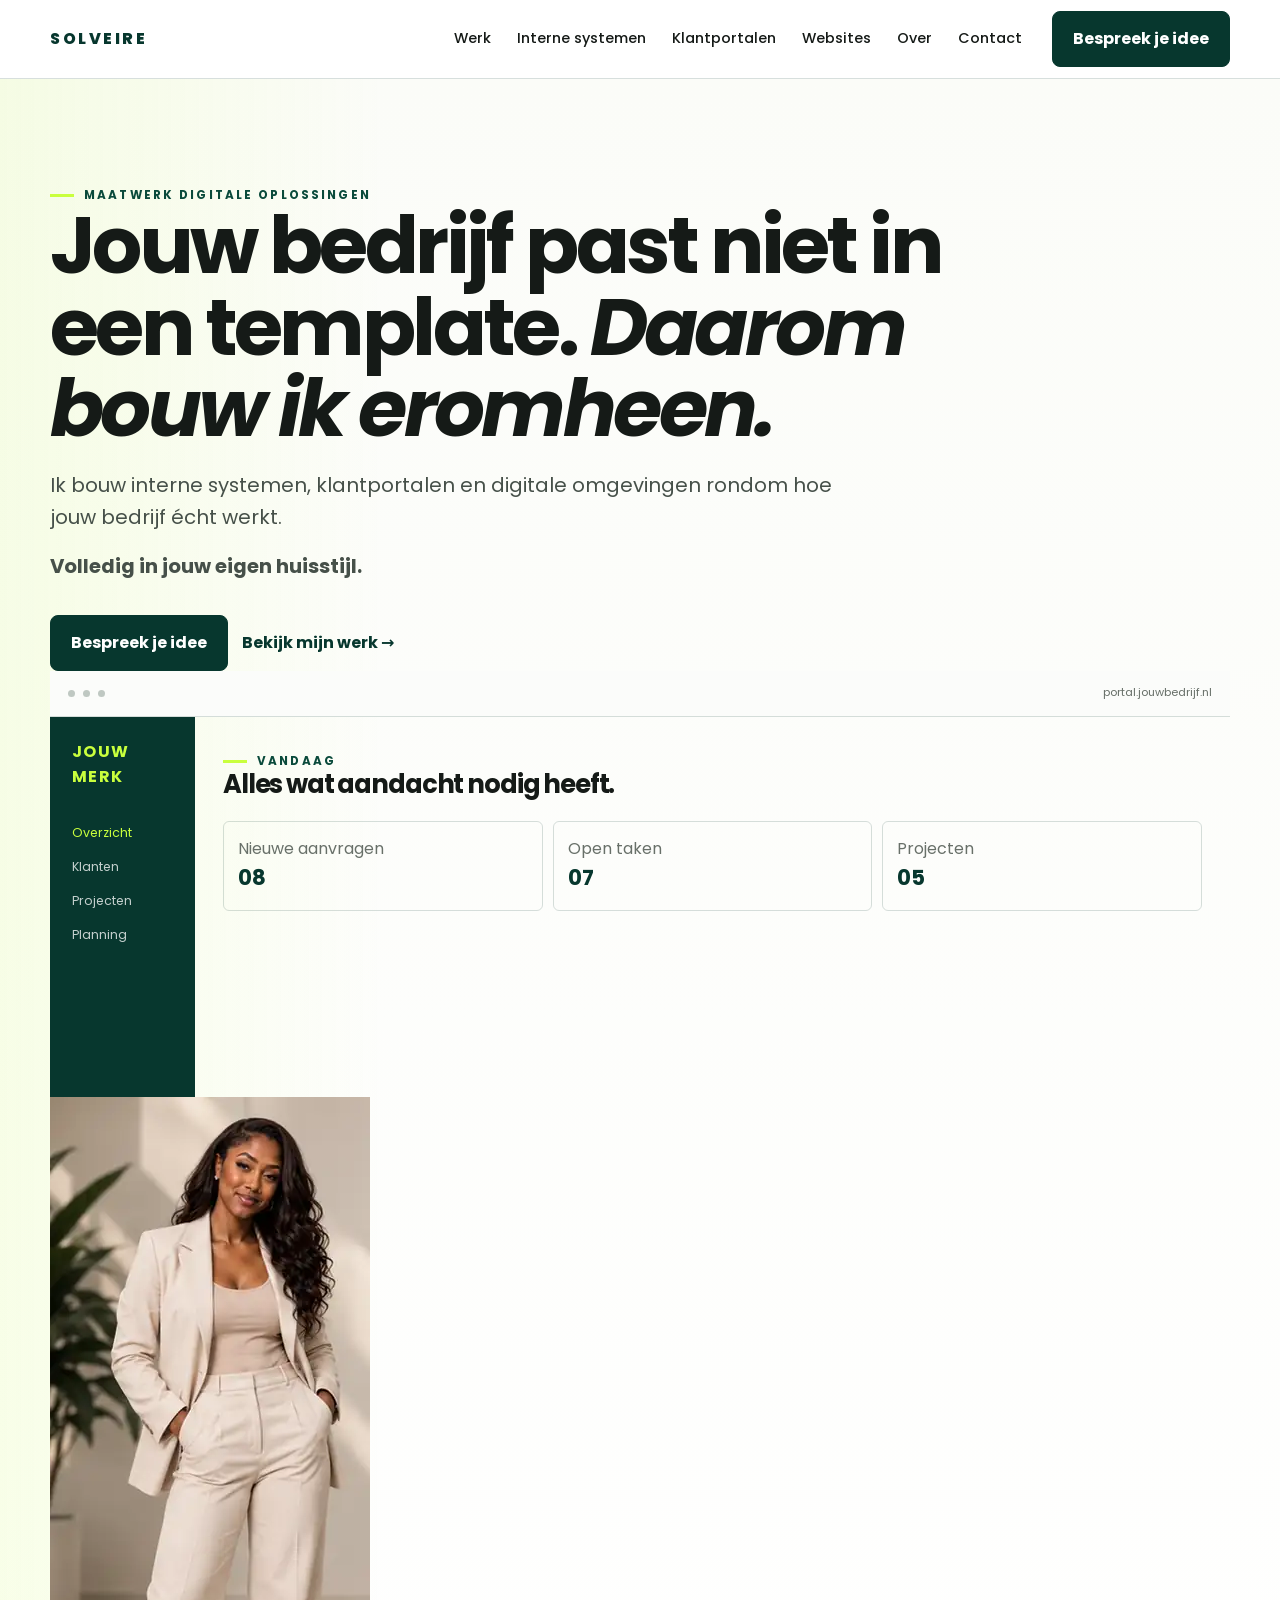
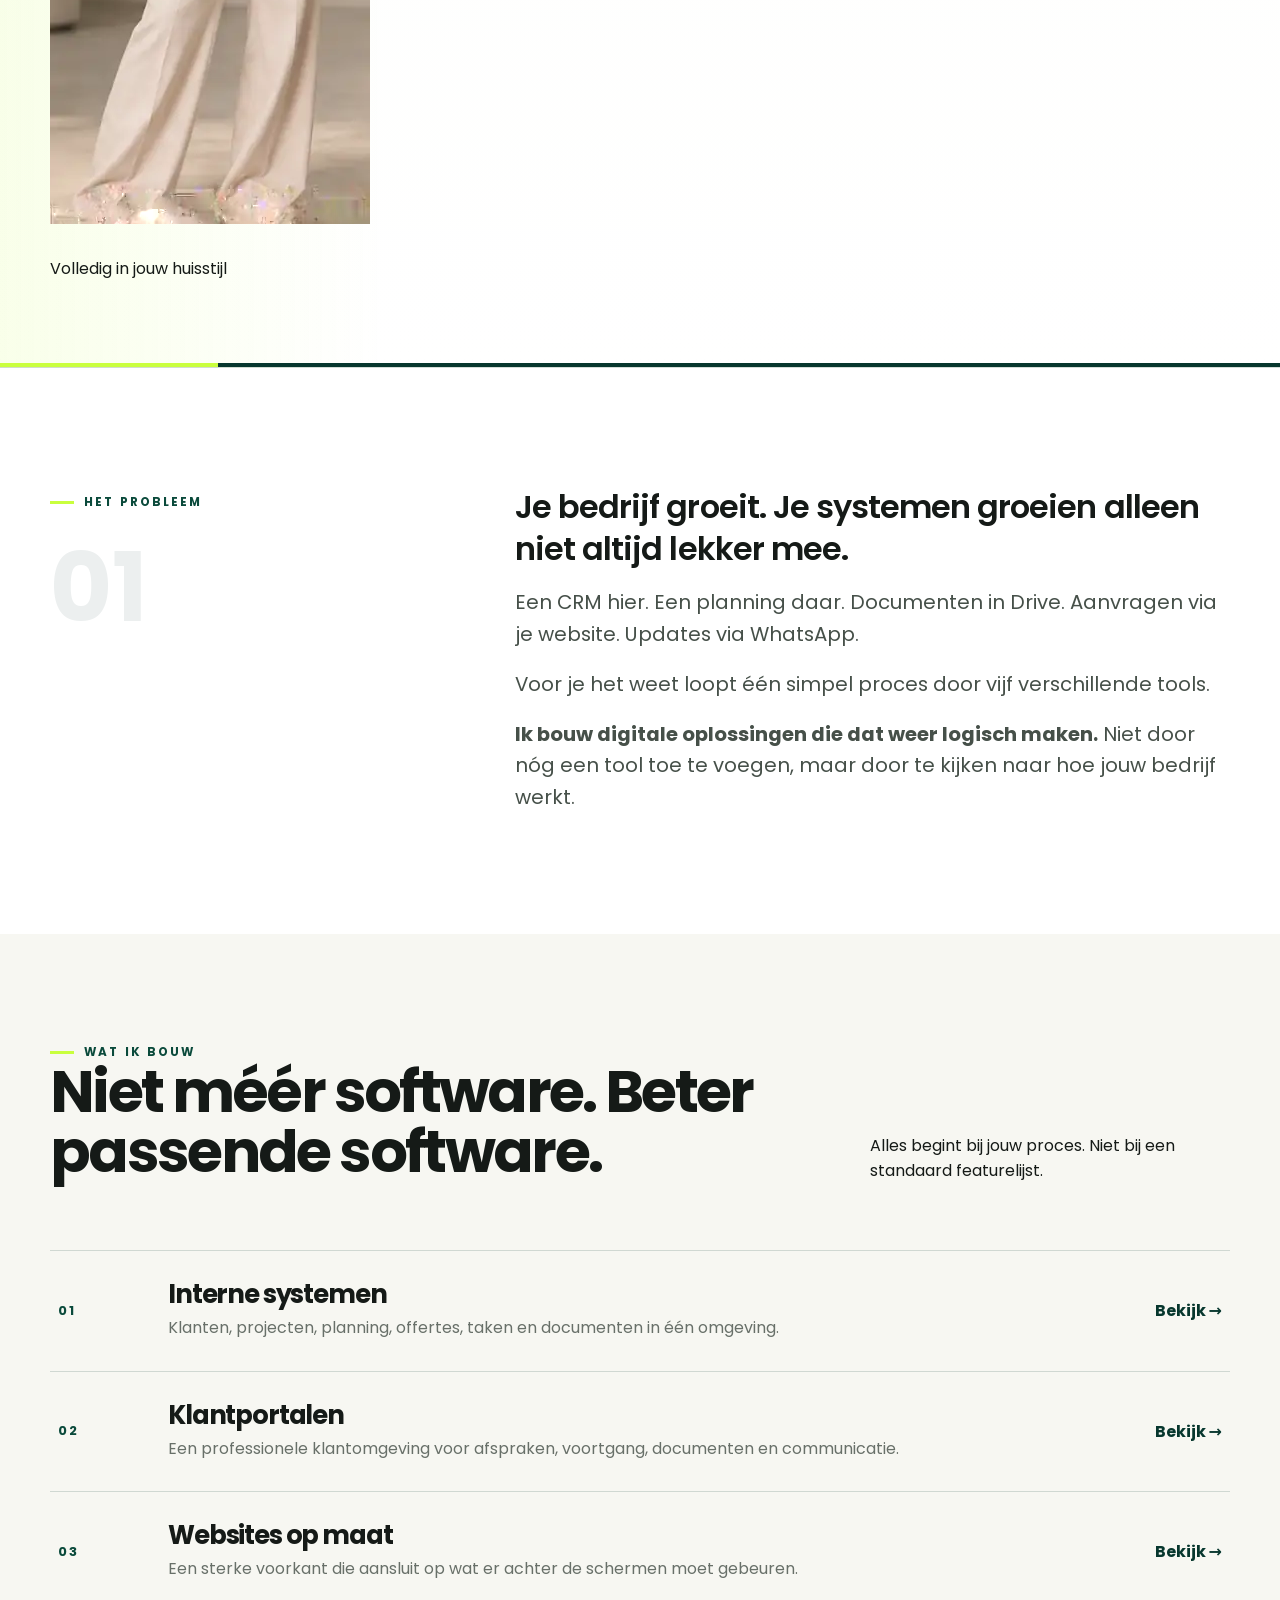
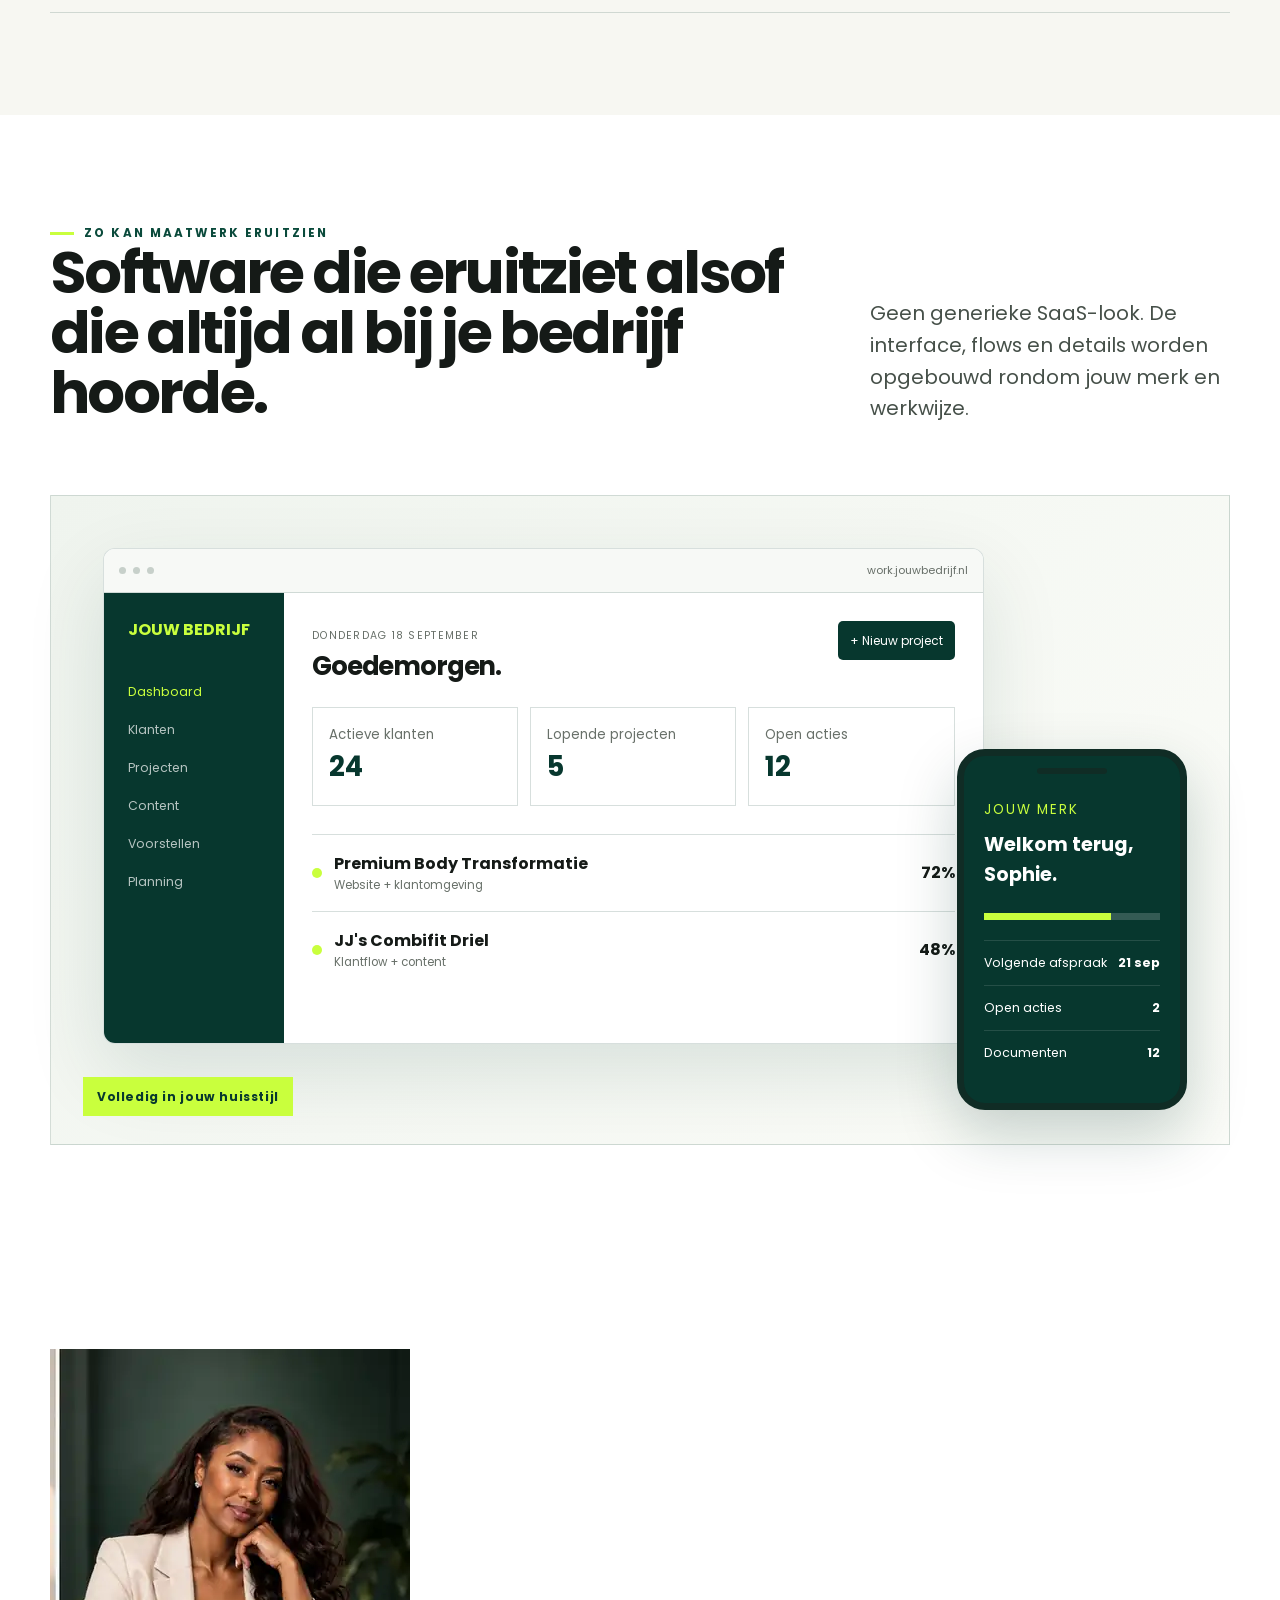
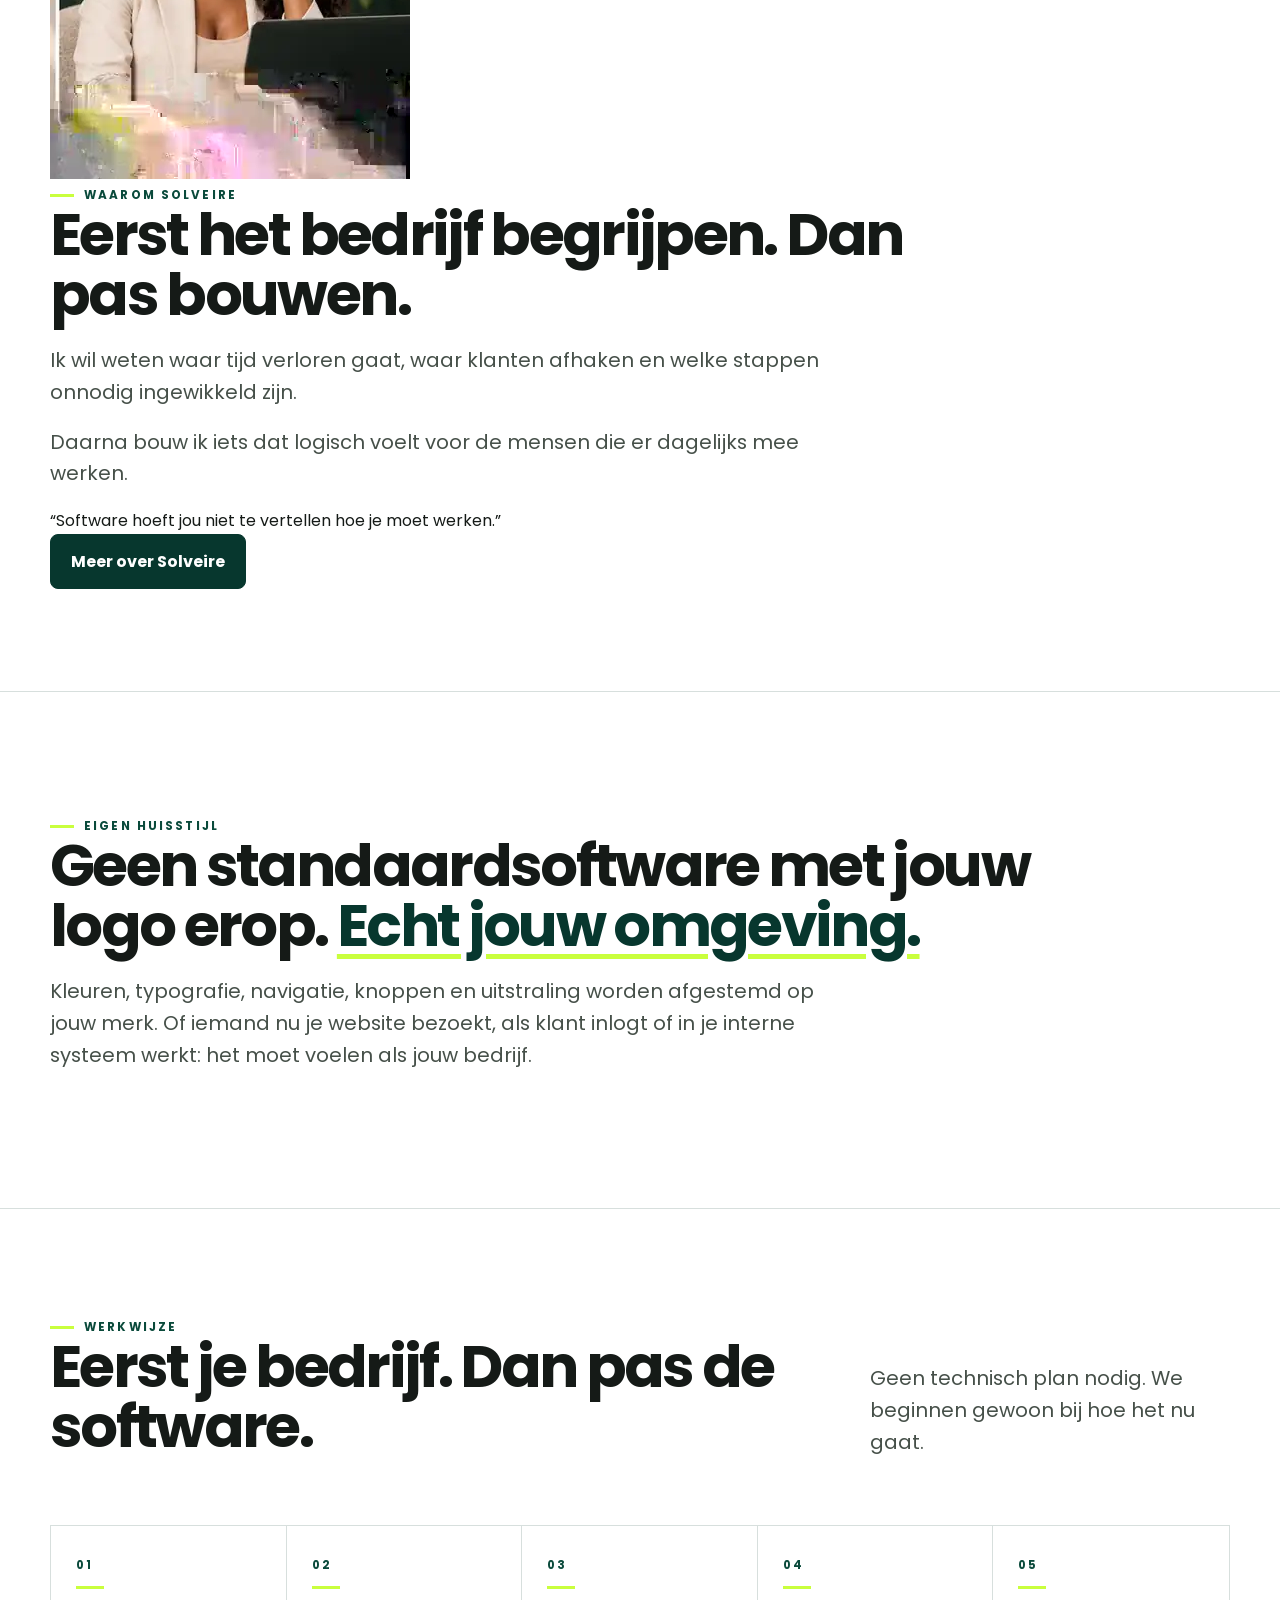
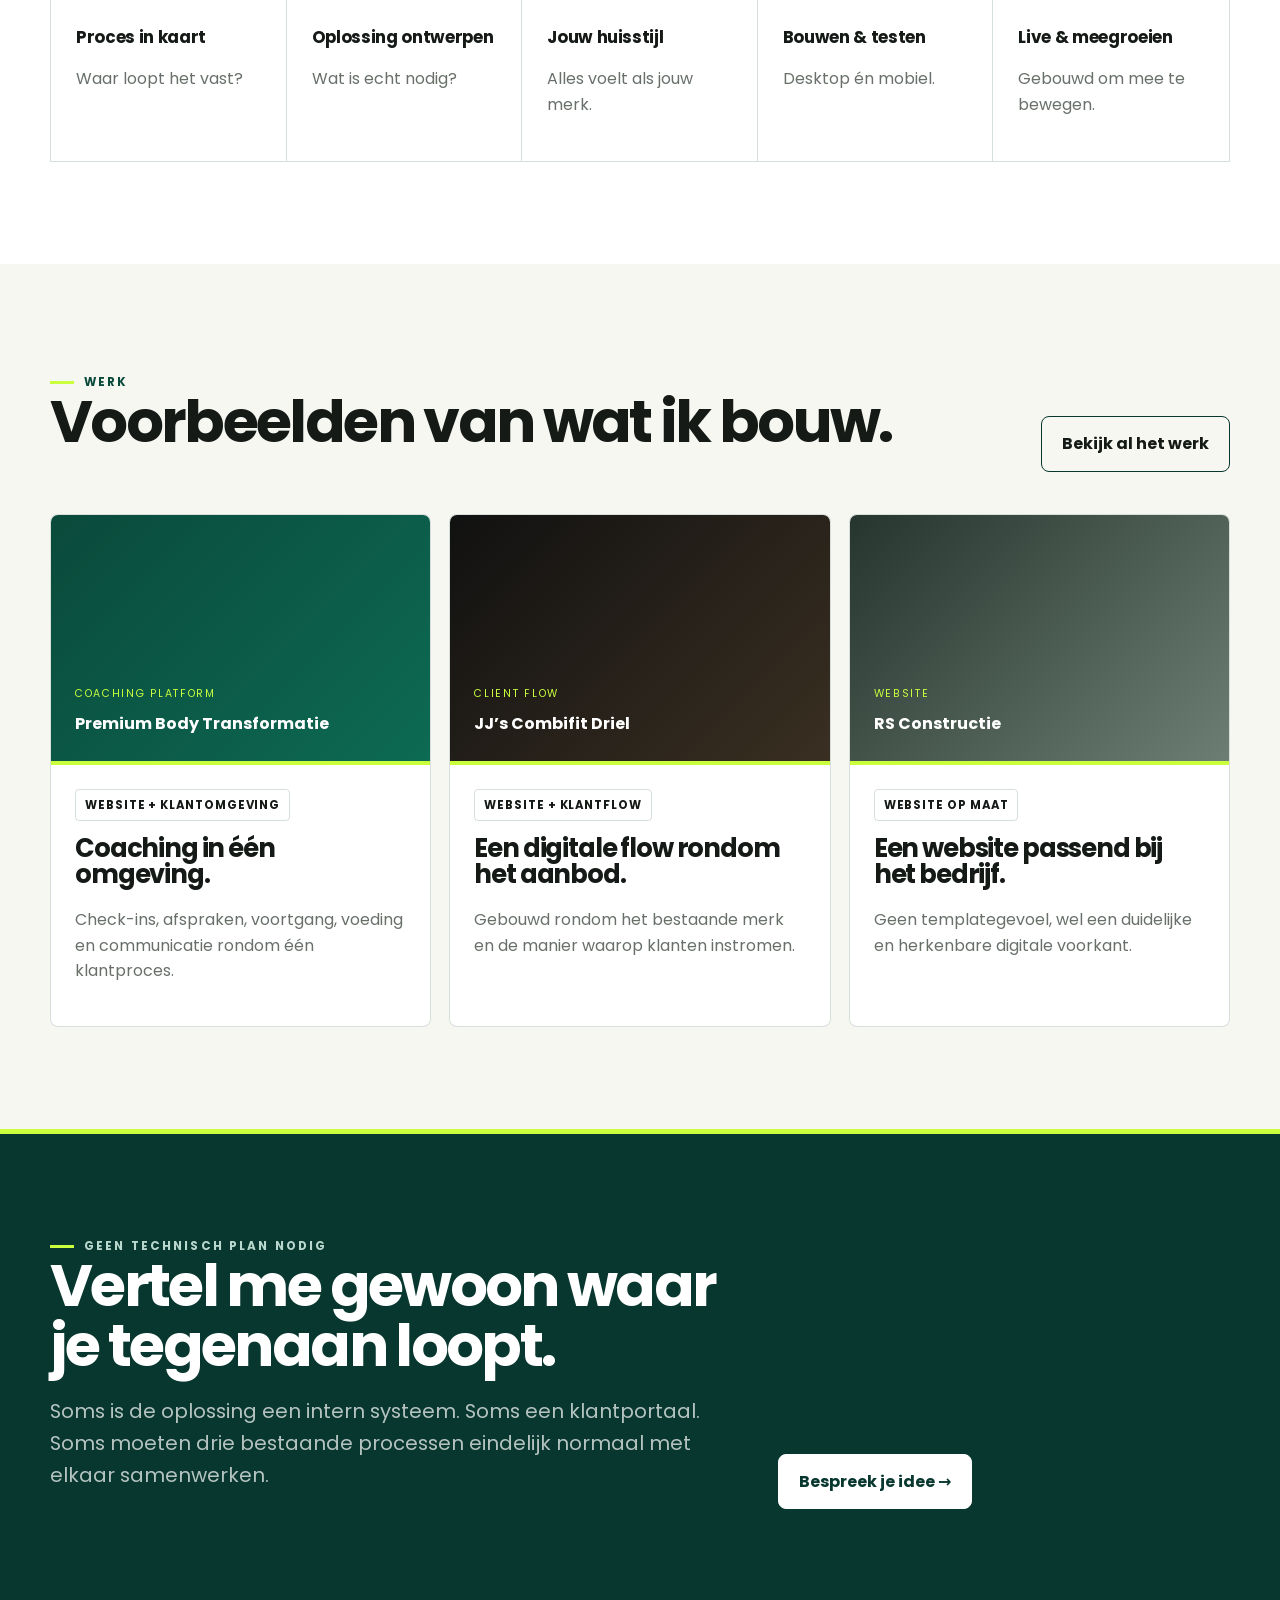
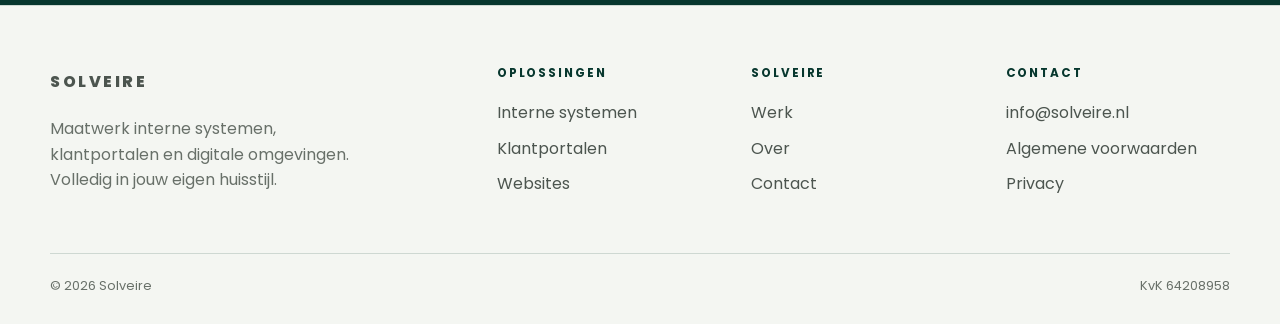
==== index.html @ c040612a "Restore old Solveire photo composition on homepage" ====
<!doctype html><html lang="nl"><head><meta charset="utf-8"><meta name="viewport" content="width=device-width,initial-scale=1"><title>Solveire — Maatwerk systemen, klantportalen & websites</title><meta name="description" content="Digitale omgevingen gebouwd rondom hoe jouw bedrijf echt werkt. Volledig in jouw eigen huisstijl."><link rel="stylesheet" href="/assets/site.css"></head><body><header class="site-header"><div class="wrap nav"><a class="brand" href="/">SOLVEIRE</a><button class="menu-btn" data-menu aria-label="Menu">☰</button><nav class="nav-links"><a href="/werk/">Werk</a><a href="/interne-systemen/">Interne systemen</a><a href="/klantportalen/">Klantportalen</a><a href="/websites/">Websites</a><a href="/over/">Over</a><a href="/contact/">Contact</a></nav><a class="btn btn-primary" href="/contact/">Bespreek je idee</a></div></header>
<main>
<section class="hero oldstyle-hero"><div class="wrap oldstyle-hero-grid">
  <div class="oldstyle-hero-copy">
    <div class="eyebrow">Maatwerk digitale oplossingen</div>
    <h1>Jouw bedrijf past niet in een template. <em>Daarom bouw ik eromheen.</em></h1>
    <p class="lead">Ik bouw interne systemen, klantportalen en digitale omgevingen rondom hoe jouw bedrijf écht werkt.</p>
    <p class="lead"><strong>Volledig in jouw eigen huisstijl.</strong></p>
    <div class="hero-actions"><a class="btn btn-primary" href="/contact/">Bespreek je idee</a><a class="btn btn-link oldstyle-text-link" href="/werk/">Bekijk mijn werk →</a></div>
  </div>
  <div class="oldstyle-hero-visual">
    <div class="oldstyle-orbit"></div>
    <div class="oldstyle-software">
      <div class="visual-top"><span class="dot"></span><span class="dot"></span><span class="dot"></span><span class="browser-label">portal.jouwbedrijf.nl</span></div>
      <div class="dashboard">
        <aside class="dash-side"><b>JOUW MERK</b><span class="active">Overzicht</span><span>Klanten</span><span>Projecten</span><span>Planning</span></aside>
        <div class="dash-main"><div class="eyebrow">Vandaag</div><h3>Alles wat aandacht nodig heeft.</h3><div class="dash-row"><div><span class="muted">Nieuwe aanvragen</span><strong>08</strong></div><div><span class="muted">Open taken</span><strong>07</strong></div><div><span class="muted">Projecten</span><strong>05</strong></div></div></div>
      </div>
    </div>
    <div class="oldstyle-photo-wrap"><img src="/assets/photos/hero-fullbody.webp" alt="Prescilla van Solveire"></div>
    <div class="oldstyle-hero-note"><span>Volledig in jouw huisstijl</span></div>
  </div>
</div></section>

<section class="section intro-section"><div class="wrap intro-split">
  <div><div class="eyebrow">Het probleem</div><div class="intro-index">01</div></div>
  <div><p class="big-copy">Je bedrijf groeit. Je systemen groeien alleen niet altijd lekker mee.</p><p class="lead">Een CRM hier. Een planning daar. Documenten in Drive. Aanvragen via je website. Updates via WhatsApp.</p><p class="lead">Voor je het weet loopt één simpel proces door vijf verschillende tools.</p><p class="lead"><strong>Ik bouw digitale oplossingen die dat weer logisch maken.</strong> Niet door nóg een tool toe te voegen, maar door te kijken naar hoe jouw bedrijf werkt.</p></div>
</div></section>

<section class="section section-soft solutions-section"><div class="wrap">
  <div class="section-kicker"><div><div class="eyebrow">Wat ik bouw</div><h2>Niet méér software. Beter passende software.</h2></div><p>Alles begint bij jouw proces. Niet bij een standaard featurelijst.</p></div>
  <div class="solution-grid">
    <a class="solution-row" href="/interne-systemen/"><div class="solution-num">01</div><div><h3>Interne systemen</h3><p>Klanten, projecten, planning, offertes, taken en documenten in één omgeving.</p></div><span>Bekijk →</span></a>
    <a class="solution-row" href="/klantportalen/"><div class="solution-num">02</div><div><h3>Klantportalen</h3><p>Een professionele klantomgeving voor afspraken, voortgang, documenten en communicatie.</p></div><span>Bekijk →</span></a>
    <a class="solution-row" href="/websites/"><div class="solution-num">03</div><div><h3>Websites op maat</h3><p>Een sterke voorkant die aansluit op wat er achter de schermen moet gebeuren.</p></div><span>Bekijk →</span></a>
  </div>
</div></section>

<section class="section product-showcase"><div class="wrap">
  <div class="showcase-head"><div><div class="eyebrow">Zo kan maatwerk eruitzien</div><h2>Software die eruitziet alsof die altijd al bij je bedrijf hoorde.</h2></div><p class="lead">Geen generieke SaaS-look. De interface, flows en details worden opgebouwd rondom jouw merk en werkwijze.</p></div>
  <div class="showcase-stage">
    <div class="showcase-main ui-window"><div class="ui-top"><span></span><span></span><span></span><em>work.jouwbedrijf.nl</em></div><div class="ui-shell"><aside><b>JOUW BEDRIJF</b><a class="on">Dashboard</a><a>Klanten</a><a>Projecten</a><a>Content</a><a>Voorstellen</a><a>Planning</a></aside><main><div class="ui-heading"><div><small>DONDERDAG 18 SEPTEMBER</small><h3>Goedemorgen.</h3></div><button>+ Nieuw project</button></div><div class="ui-stats"><div><small>Actieve klanten</small><b>24</b></div><div><small>Lopende projecten</small><b>5</b></div><div><small>Open acties</small><b>12</b></div></div><div class="ui-project"><div><span class="status-dot"></span><div><b>Premium Body Transformatie</b><small>Website + klantomgeving</small></div></div><strong>72%</strong></div><div class="ui-project"><div><span class="status-dot"></span><div><b>JJ's Combifit Driel</b><small>Klantflow + content</small></div></div><strong>48%</strong></div></main></div></div>
    <div class="showcase-phone"><div class="phone-top"></div><small>JOUW MERK</small><h4>Welkom terug, Sophie.</h4><div class="phone-progress"><span></span></div><div class="phone-item"><span>Volgende afspraak</span><b>21 sep</b></div><div class="phone-item"><span>Open acties</span><b>2</b></div><div class="phone-item"><span>Documenten</span><b>12</b></div></div>
    <div class="showcase-label">Volledig in jouw huisstijl</div>
  </div>
</div></section>

<section class="section oldstyle-founder"><div class="wrap oldstyle-founder-grid">
    <div class="oldstyle-founder-photo"><div class="oldstyle-founder-ring"></div><img src="/assets/photos/work-laptop.webp" alt="Prescilla aan het werk voor Solveire"></div>
    <div class="oldstyle-founder-copy"><div class="eyebrow">Waarom Solveire</div><h2>Eerst het bedrijf begrijpen. Dan pas bouwen.</h2><p class="lead">Ik wil weten waar tijd verloren gaat, waar klanten afhaken en welke stappen onnodig ingewikkeld zijn.</p><p class="lead">Daarna bouw ik iets dat logisch voelt voor de mensen die er dagelijks mee werken.</p><div class="oldstyle-quote">“Software hoeft jou niet te vertellen hoe je moet werken.”</div><a class="btn btn-primary" href="/over/">Meer over Solveire</a></div>
  </div></section>

<section class="statement"><div class="wrap">
  <div class="eyebrow">Eigen huisstijl</div><h2>Geen standaardsoftware met jouw logo erop. <strong>Echt jouw omgeving.</strong></h2><p class="lead">Kleuren, typografie, navigatie, knoppen en uitstraling worden afgestemd op jouw merk. Of iemand nu je website bezoekt, als klant inlogt of in je interne systeem werkt: het moet voelen als jouw bedrijf.</p>
</div></section>

<section class="section process-section"><div class="wrap">
  <div class="process-head"><div><div class="eyebrow">Werkwijze</div><h2>Eerst je bedrijf. Dan pas de software.</h2></div><p class="lead">Geen technisch plan nodig. We beginnen gewoon bij hoe het nu gaat.</p></div>
  <div class="process"><div class="step"><b>01</b><h3>Proces in kaart</h3><p class="muted">Waar loopt het vast?</p></div><div class="step"><b>02</b><h3>Oplossing ontwerpen</h3><p class="muted">Wat is echt nodig?</p></div><div class="step"><b>03</b><h3>Jouw huisstijl</h3><p class="muted">Alles voelt als jouw merk.</p></div><div class="step"><b>04</b><h3>Bouwen & testen</h3><p class="muted">Desktop én mobiel.</p></div><div class="step"><b>05</b><h3>Live & meegroeien</h3><p class="muted">Gebouwd om mee te bewegen.</p></div></div>
</div></section>

<section class="section section-soft"><div class="wrap">
  <div class="section-kicker"><div><div class="eyebrow">Werk</div><h2>Voorbeelden van wat ik bouw.</h2></div><a class="btn" href="/werk/">Bekijk al het werk</a></div>
  <div class="case-grid premium-cases"><article class="case"><div class="case-visual case-pbt"><span>COACHING PLATFORM</span><strong>Premium Body Transformatie</strong></div><div class="case-body"><span class="tag">Website + klantomgeving</span><h3>Coaching in één omgeving.</h3><p class="muted">Check-ins, afspraken, voortgang, voeding en communicatie rondom één klantproces.</p></div></article><article class="case"><div class="case-visual case-jj"><span>CLIENT FLOW</span><strong>JJ’s Combifit Driel</strong></div><div class="case-body"><span class="tag">Website + klantflow</span><h3>Een digitale flow rondom het aanbod.</h3><p class="muted">Gebouwd rondom het bestaande merk en de manier waarop klanten instromen.</p></div></article><article class="case"><div class="case-visual case-rs"><span>WEBSITE</span><strong>RS Constructie</strong></div><div class="case-body"><span class="tag">Website op maat</span><h3>Een website passend bij het bedrijf.</h3><p class="muted">Geen templategevoel, wel een duidelijke en herkenbare digitale voorkant.</p></div></article></div>
</div></section>

<section class="cta"><div class="wrap cta-grid"><div><div class="eyebrow" style="color:#b8d7cd">Geen technisch plan nodig</div><h2>Vertel me gewoon waar je tegenaan loopt.</h2><p class="lead">Soms is de oplossing een intern systeem. Soms een klantportaal. Soms moeten drie bestaande processen eindelijk normaal met elkaar samenwerken.</p></div><div><a class="btn btn-light" href="/contact/">Bespreek je idee →</a></div></div></section>
</main><footer class="footer"><div class="wrap"><div class="footer-grid"><div><a class="brand" href="/">SOLVEIRE</a><p class="muted" style="max-width:330px;margin-top:16px">Maatwerk interne systemen, klantportalen en digitale omgevingen. Volledig in jouw eigen huisstijl.</p></div><div><h4>Oplossingen</h4><a href="/interne-systemen/">Interne systemen</a><a href="/klantportalen/">Klantportalen</a><a href="/websites/">Websites</a></div><div><h4>Solveire</h4><a href="/werk/">Werk</a><a href="/over/">Over</a><a href="/contact/">Contact</a></div><div><h4>Contact</h4><a href="mailto:info@solveire.nl">info@solveire.nl</a><a href="/algemene-voorwaarden/">Algemene voorwaarden</a><a href="/privacy/">Privacy</a></div></div><div class="footer-bottom"><span>© 2026 Solveire</span><span>KvK 64208958</span></div></div></footer><script src="/assets/site.js"></script></body></html>
---- assets/site.css ----
@import url('https://fonts.googleapis.com/css2?family=Poppins:wght@400;500;600;700;800&display=swap');
:root{
  --ink:#151a17;
  --muted:#687069;
  --emerald:#0a4a3b;
  --emerald-deep:#07372e;
  --lime:#c9ff3d;
  --lime-soft:#efffc3;
  --cream:#f7f7f2;
  --white:#ffffff;
  --line:rgba(7,55,46,.16);
  --shadow:0 18px 50px rgba(7,55,46,.10);
  --max:1180px;
}
*{box-sizing:border-box}
html{scroll-behavior:smooth}
body{
  margin:0;
  font-family:Poppins,Inter,ui-sans-serif,system-ui,-apple-system,BlinkMacSystemFont,"Segoe UI",sans-serif;
  color:var(--ink);
  background:var(--white);
  line-height:1.6;
  -webkit-font-smoothing:antialiased;
}
a{color:inherit;text-decoration:none}
button,input,textarea,select{font:inherit}
img{max-width:100%;display:block}
.wrap{width:min(var(--max),calc(100% - 44px));margin:auto}

.eyebrow{
  display:inline-flex;align-items:center;gap:10px;
  font-size:.74rem;letter-spacing:.18em;text-transform:uppercase;
  font-weight:700;color:var(--emerald);
}
.eyebrow:before{content:"";width:24px;height:3px;background:var(--lime);display:inline-block}

h1,h2,h3{
  font-family:Poppins,Inter,ui-sans-serif,system-ui,sans-serif;
  letter-spacing:-.045em;
  line-height:1.02;
  margin:0 0 20px;
  font-weight:650;
}
h1{font-size:clamp(3rem,6.6vw,6.2rem);max-width:1040px}
h2{font-size:clamp(2.2rem,4.6vw,4.5rem);max-width:920px}
h3{font-size:clamp(1.45rem,2vw,2.05rem)}
p{margin:0 0 18px}
.lead{font-size:clamp(1.05rem,1.55vw,1.27rem);max-width:790px;color:#465049;font-weight:400}
.muted{color:var(--muted)}

.site-header{
  position:sticky;top:0;z-index:50;
  background:rgba(255,255,255,.94);
  backdrop-filter:blur(18px);
  border-bottom:1px solid var(--line)
}
.nav{min-height:78px;display:flex;align-items:center;gap:30px}
.brand{font-weight:800;letter-spacing:.16em;color:var(--emerald-deep)}
.nav-links{display:flex;gap:26px;margin-left:auto;align-items:center;font-size:.9rem;font-weight:500}
.nav-links a{position:relative}
.nav-links a:after{content:"";position:absolute;left:0;bottom:-9px;width:0;height:2px;background:var(--lime);transition:.2s ease}
.nav-links a:hover:after{width:100%}

.btn{
  display:inline-flex;align-items:center;justify-content:center;gap:10px;
  border:1px solid var(--emerald-deep);
  padding:14px 20px;
  border-radius:8px;
  font-weight:650;
  transition:.2s ease;
  background:transparent;cursor:pointer;
}
.btn:hover{transform:translateY(-2px);box-shadow:0 10px 24px rgba(7,55,46,.10)}
.btn-primary{background:var(--emerald-deep);color:white;border-color:var(--emerald-deep);box-shadow:none}.btn-primary:hover{background:var(--emerald);border-color:var(--emerald)}
.btn-dark{background:var(--ink);color:white}
.btn-light{background:white;border-color:white;color:var(--emerald-deep)}
.btn-link{border:0;padding:0;border-radius:0;color:var(--emerald-deep);box-shadow:none}
.btn-link:hover{box-shadow:none;transform:none;color:var(--emerald)}
.menu-btn{display:none;margin-left:auto;border:0;background:none;font-size:1.5rem}

.hero{
  position:relative;
  padding:100px 0 86px;
  background:
    linear-gradient(90deg,rgba(201,255,61,.11),transparent 30%),
    linear-gradient(180deg,#fbfcf8 0%,#fff 100%);
  border-bottom:1px solid var(--line);
}
.hero:after{
  content:"";position:absolute;left:0;bottom:0;width:100%;height:4px;
  background:linear-gradient(90deg,var(--lime) 0 17%,var(--emerald-deep) 17% 100%)
}
.hero-grid{display:grid;grid-template-columns:1.08fr .92fr;gap:62px;align-items:center}
.hero h1{font-size:clamp(3.2rem,6.25vw,5.9rem)}
.hero-actions{display:flex;gap:14px;flex-wrap:wrap;margin-top:32px}
.micro{font-size:.84rem;color:var(--muted);margin-top:20px}

.visual-stack{position:relative;min-height:510px}
.visual-panel{
  position:absolute;background:white;
  border:1px solid var(--line);
  box-shadow:var(--shadow);
  border-radius:10px;
  overflow:hidden
}
.visual-panel.main{inset:36px 0 42px 34px;border-top:4px solid var(--lime)}
.visual-panel.small{right:-10px;bottom:0;width:58%;padding:20px;border-left:4px solid var(--lime)}
.visual-top{height:46px;border-bottom:1px solid var(--line);display:flex;align-items:center;padding:0 18px;gap:8px;background:#fbfcfa}
.dot{width:7px;height:7px;border-radius:50%;background:#bfc8c2}
.dashboard{display:grid;grid-template-columns:145px 1fr;min-height:380px}
.dash-side{background:var(--emerald-deep);padding:22px;color:white}
.dash-side b{display:block;margin-bottom:26px;color:var(--lime);letter-spacing:.08em}
.dash-side span{display:block;opacity:.76;padding:7px 0;font-size:.78rem}
.dash-main{padding:28px}
.dash-main .bar{height:9px;background:#e8eee9;margin:10px 0;border-radius:2px}
.dash-main .bar.w1{width:70%}.dash-main .bar.w2{width:44%}
.mini-grid{display:grid;grid-template-columns:repeat(2,1fr);gap:12px;margin-top:28px}
.mini-card{border:1px solid var(--line);padding:16px;border-radius:6px}
.mini-card strong{font-size:1.4rem;display:block;color:var(--emerald-deep)}

.section{padding:102px 0}
.section-soft{background:var(--cream)}
.section-dark{background:var(--emerald-deep);color:white}
.section-dark .lead,.section-dark .muted{color:rgba(255,255,255,.72)}
.section-dark .eyebrow{color:white}
.section-dark .eyebrow:before{background:var(--lime)}

.intro-split{display:grid;grid-template-columns:.7fr 1.3fr;gap:80px;align-items:start}
.intro-split .big-copy{font-size:clamp(1.45rem,2.5vw,2.2rem);line-height:1.3;font-weight:600;letter-spacing:-.03em}

.cards{display:grid;grid-template-columns:repeat(3,1fr);gap:0;margin-top:48px;border-top:1px solid var(--line);border-bottom:1px solid var(--line)}
.card{padding:34px 30px 30px;border-right:1px solid var(--line);min-height:360px;background:white}
.card:first-child{border-left:1px solid var(--line)}
.card .num{font-size:.74rem;letter-spacing:.18em;color:var(--emerald);font-weight:700;margin-bottom:56px}
.card .num:after{content:"";display:block;width:34px;height:3px;background:var(--lime);margin-top:12px}
.card p{color:var(--muted)}

.statement{padding:118px 0;border-top:1px solid var(--line);border-bottom:1px solid var(--line)}
.statement h2{max-width:1040px}
.statement strong{color:var(--emerald-deep);text-decoration:underline;text-decoration-color:var(--lime);text-decoration-thickness:5px;text-underline-offset:8px}

.brand-band{display:grid;grid-template-columns:1fr 1fr;gap:42px;align-items:center}
.brand-sample{
  border-radius:8px;background:var(--emerald);
  padding:34px;color:white;min-height:410px;
  display:flex;flex-direction:column;justify-content:space-between;
  border-top:5px solid var(--lime)
}
.brand-sample .portal{background:white;color:var(--ink);border-radius:5px;padding:22px}
.portal-row{display:flex;justify-content:space-between;padding:12px 0;border-bottom:1px solid var(--line)}

.process{display:grid;grid-template-columns:repeat(5,1fr);gap:0;margin-top:48px;border:1px solid var(--line)}
.step{padding:25px;border-right:1px solid var(--line);min-height:205px;background:white}
.step:last-child{border-right:0}
.step b{font-size:.72rem;color:var(--emerald);letter-spacing:.18em}
.step b:after{content:"";display:block;width:28px;height:3px;background:var(--lime);margin-top:10px}
.step h3{font-size:1.05rem;letter-spacing:-.02em;margin-top:40px;font-weight:650}

.case-grid{display:grid;grid-template-columns:repeat(3,1fr);gap:18px;margin-top:42px}
.case{border:1px solid var(--line);border-radius:8px;overflow:hidden;background:white;transition:.2s ease}
.case:hover{transform:translateY(-4px);box-shadow:var(--shadow)}
.case-visual{aspect-ratio:16/10;background:linear-gradient(135deg,var(--emerald-deep),#0c5f4c);padding:24px;color:white;display:flex;align-items:end;border-bottom:4px solid var(--lime)}
.case-body{padding:24px}
.tag{display:inline-flex;padding:6px 9px;border:1px solid var(--line);border-radius:4px;font-size:.72rem;margin-bottom:14px;text-transform:uppercase;letter-spacing:.08em;font-weight:650}

.cta{padding:96px 0;background:var(--emerald-deep);color:white;border-top:5px solid var(--lime)}
.cta-grid{display:grid;grid-template-columns:1.2fr .8fr;gap:50px;align-items:end}
.cta h2{max-width:790px}
.cta .lead{color:rgba(255,255,255,.70)}

.page-hero{
  padding:102px 0 78px;
  background:linear-gradient(90deg,rgba(201,255,61,.12),transparent 35%),#fbfcf8;
  border-bottom:4px solid var(--lime)
}
.page-hero h1{font-size:clamp(3rem,5.7vw,5.6rem)}

.feature-grid{display:grid;grid-template-columns:repeat(2,1fr);gap:1px;background:var(--line);border:1px solid var(--line);margin-top:48px}
.feature{background:white;padding:34px}
.feature h3{font-size:1.12rem;letter-spacing:-.015em;font-weight:650}
.feature p{color:var(--muted)}

.two-col{display:grid;grid-template-columns:1fr 1fr;gap:78px;align-items:start}
.list{padding:0;margin:24px 0 0;list-style:none}
.list li{padding:14px 0;border-bottom:1px solid var(--line);position:relative;padding-left:18px}
.list li:before{content:"";position:absolute;left:0;top:24px;width:7px;height:7px;background:var(--lime)}

.form{display:grid;gap:16px}
.form-grid{display:grid;grid-template-columns:1fr 1fr;gap:16px}
.field{display:grid;gap:8px}
.field label{font-size:.84rem;font-weight:650}
.field input,.field textarea,.field select{
  width:100%;border:1px solid #bdc8c0;background:white;
  border-radius:6px;padding:14px 15px;outline:none
}
.field input:focus,.field textarea:focus,.field select:focus{border-color:var(--emerald);box-shadow:0 0 0 3px rgba(201,255,61,.28)}
.field textarea{min-height:150px;resize:vertical}
.status{font-size:.9rem}

.footer{padding:58px 0 28px;background:#f4f6f2;border-top:1px solid var(--line)}
.footer-grid{display:grid;grid-template-columns:1.3fr repeat(3,.7fr);gap:30px}
.footer h4{margin:0 0 12px;font-size:.74rem;text-transform:uppercase;letter-spacing:.16em;color:var(--emerald-deep)}
.footer a{display:block;padding:5px 0;color:#4c554f}
.footer-bottom{display:flex;justify-content:space-between;border-top:1px solid var(--line);padding-top:22px;margin-top:42px;font-size:.8rem;color:var(--muted)}

@media(max-width:900px){
  .nav-links{display:none;position:absolute;top:78px;left:0;right:0;background:white;padding:22px 20px;border-bottom:1px solid var(--line);flex-direction:column;align-items:flex-start}
  .nav-links.open{display:flex}.menu-btn{display:block}.nav>.btn{display:none}
  .hero-grid,.intro-split,.brand-band,.two-col,.cta-grid{grid-template-columns:1fr}
  .visual-stack{min-height:430px}.cards,.case-grid{grid-template-columns:1fr}.card{border-left:1px solid var(--line);border-bottom:1px solid var(--line);min-height:auto}.cards{border-bottom:0}
  .process{grid-template-columns:1fr 1fr}.footer-grid{grid-template-columns:1fr 1fr}.hero{padding-top:68px}
}
@media(max-width:560px){
  .wrap{width:min(100% - 28px,var(--max))}
  .section{padding:74px 0}.hero{padding:60px 0}.hero h1{font-size:clamp(2.8rem,14vw,4rem)}
  .hero-actions{flex-direction:column;align-items:stretch}.visual-stack{min-height:350px}
  .visual-panel.main{inset:20px 0 32px 0}.visual-panel.small{display:none}
  .dashboard{grid-template-columns:92px 1fr}.dash-side{padding:14px}.dash-main{padding:16px}
  .process,.feature-grid,.form-grid,.footer-grid{grid-template-columns:1fr}.step{border-right:0;border-bottom:1px solid var(--line)}
  .cta{padding:72px 0}.footer-bottom{display:block}.footer-bottom span{display:block;margin-top:8px}
}
/* Founder photography — blended into the visual system */
.hero-media{position:relative;min-height:560px;isolation:isolate}
.hero-media .software-backdrop{position:absolute;inset:52px 0 72px 110px;z-index:1}
.hero-founder{position:absolute;z-index:3;left:-8px;bottom:-18px;width:min(56%,335px);max-height:555px;object-fit:contain;object-position:bottom center;filter:drop-shadow(0 22px 30px rgba(7,55,46,.10));-webkit-mask-image:linear-gradient(to bottom,#000 0 91%,transparent 100%);mask-image:linear-gradient(to bottom,#000 0 91%,transparent 100%)}
.hero-media:before{content:"";position:absolute;z-index:0;inset:5% -7% -4% 9%;background:radial-gradient(circle at 35% 46%,rgba(201,255,61,.18),transparent 33%),radial-gradient(circle at 74% 58%,rgba(10,74,59,.08),transparent 42%)}
.hero-media .visual-panel.small{z-index:4;right:-8px;bottom:20px;width:54%}

.founder-work{position:relative;min-height:470px;overflow:hidden;background:var(--emerald);border-top:4px solid var(--lime)}
.founder-work img{width:100%;height:100%;min-height:470px;object-fit:cover;object-position:center 42%;display:block}
.founder-work:after{content:"";position:absolute;inset:0;background:linear-gradient(90deg,rgba(7,55,46,.05),rgba(7,55,46,.34))}
.founder-work .portal-float{position:absolute;z-index:2;right:22px;bottom:22px;width:58%;background:#fff;color:var(--ink);padding:18px;border-left:4px solid var(--lime);box-shadow:var(--shadow)}

.founder-portrait-wrap{position:relative;max-width:500px;background:#eee7de;overflow:hidden}
.founder-portrait-wrap img{display:block;width:100%;aspect-ratio:4/5;object-fit:cover;object-position:center top}
.founder-portrait-wrap:after{content:"";position:absolute;inset:auto 0 0;height:18%;background:linear-gradient(transparent,#fff)}
.founder-caption{margin-top:16px;font-size:.84rem;color:var(--muted)}

@media(max-width:900px){
  .hero-media{min-height:520px}
  .hero-media .software-backdrop{inset:46px 0 65px 90px}
  .hero-founder{width:46%;left:0}
}
@media(max-width:560px){
  .hero-media{min-height:430px;margin-top:24px}
  .hero-media .software-backdrop{inset:44px 0 54px 48px}
  .hero-founder{width:50%;left:-6px;bottom:-8px}
  .hero-media .visual-panel.small{width:60%;right:0;bottom:16px}
  .founder-work{min-height:390px}.founder-work img{min-height:390px}
}
/* Homepage premium rebuild */
.hero-copy-col{position:relative;z-index:5}
.hero-grid{grid-template-columns:minmax(0,1.02fr) minmax(520px,.98fr);gap:56px}
.hero-media{min-height:610px}
.hero-orbit{position:absolute;border:1px solid rgba(10,74,59,.13);border-radius:50%;z-index:0}
.hero-orbit-one{width:430px;height:430px;right:0;top:58px}
.hero-orbit-two{width:270px;height:270px;right:84px;top:138px;border-color:rgba(201,255,61,.35)}
.hero-media .software-backdrop{inset:60px 0 96px 92px;z-index:1}
.browser-label{margin-left:auto;font-size:.7rem;color:var(--muted)}
.dash-side .active{color:var(--lime);opacity:1}
.dash-row{display:grid;grid-template-columns:repeat(3,1fr);gap:10px;margin:24px 0}.dash-row>div{border:1px solid var(--line);padding:14px;border-radius:6px}.dash-row strong{font-size:1.35rem;color:var(--emerald-deep);display:block}.activity{display:flex;gap:10px;align-items:center;padding:10px 0;border-top:1px solid var(--line)}.activity>span{width:8px;height:8px;background:var(--lime);border-radius:50%;flex:0 0 auto}.activity b,.activity small{display:block}.activity small{font-size:.7rem;color:var(--muted)}
.hero-founder{left:-12px;bottom:-10px;width:min(49%,320px);max-height:560px}
.hero-note{padding:18px!important;background:rgba(255,255,255,.96)!important}
.intro-section{padding-top:118px}.intro-index{font-size:6rem;line-height:1;color:rgba(7,55,46,.08);font-weight:700;margin-top:28px}
.section-kicker,.showcase-head,.process-head{display:flex;justify-content:space-between;gap:40px;align-items:end}.section-kicker>p,.section-kicker>a,.showcase-head>.lead,.process-head>.lead{max-width:360px}
.solution-grid{margin-top:48px;border-top:1px solid var(--line)}.solution-row{display:grid;grid-template-columns:80px 1fr auto;gap:30px;align-items:center;padding:30px 8px;border-bottom:1px solid var(--line);transition:.2s}.solution-row:hover{background:rgba(201,255,61,.09);padding-left:18px}.solution-row h3{margin-bottom:8px}.solution-row p{margin:0;color:var(--muted)}.solution-num{font-size:.8rem;letter-spacing:.18em;color:var(--emerald);font-weight:700}.solution-row>span{font-weight:650;color:var(--emerald-deep)}
.product-showcase{overflow:hidden}
.showcase-stage{position:relative;min-height:650px;margin-top:52px;background:linear-gradient(135deg,#eff4ee,#fbfcf8);border:1px solid var(--line);padding:52px}
.ui-window{background:white;border:1px solid var(--line);box-shadow:0 30px 80px rgba(7,55,46,.12);border-radius:12px;overflow:hidden}
.showcase-main{width:82%}.ui-top{height:44px;background:#f7f9f6;border-bottom:1px solid var(--line);display:flex;align-items:center;gap:7px;padding:0 15px}.ui-top span{width:7px;height:7px;border-radius:50%;background:#c7d0ca}.ui-top em{font-style:normal;font-size:.68rem;color:var(--muted);margin-left:auto}
.ui-shell{display:grid;grid-template-columns:180px 1fr;min-height:450px}.ui-shell aside{background:var(--emerald-deep);padding:24px;color:white}.ui-shell aside b{display:block;color:var(--lime);margin-bottom:30px}.ui-shell aside a{display:block;font-size:.78rem;padding:9px 0;opacity:.7}.ui-shell aside a.on{opacity:1;color:var(--lime)}
.ui-shell main{padding:28px}.ui-heading{display:flex;justify-content:space-between;gap:20px;align-items:start}.ui-heading small{color:var(--muted);font-size:.66rem;letter-spacing:.12em}.ui-heading h3{margin:6px 0 0}.ui-heading button{background:var(--emerald-deep);color:#fff;border:0;border-radius:5px;padding:10px 12px;font-size:.75rem}
.ui-stats{display:grid;grid-template-columns:repeat(3,1fr);gap:12px;margin:28px 0}.ui-stats>div{padding:16px;border:1px solid var(--line)}.ui-stats small,.ui-stats b{display:block}.ui-stats small{color:var(--muted)}.ui-stats b{font-size:1.7rem;color:var(--emerald-deep)}
.ui-project{display:flex;justify-content:space-between;align-items:center;border-top:1px solid var(--line);padding:16px 0}.ui-project>div{display:flex;align-items:center;gap:12px}.ui-project small,.ui-project b{display:block}.ui-project small{color:var(--muted);font-size:.72rem}.status-dot{width:10px;height:10px;background:var(--lime);border-radius:50%}
.showcase-phone{position:absolute;right:42px;bottom:34px;width:230px;background:var(--emerald-deep);color:#fff;padding:28px 20px;border:7px solid #102c25;border-radius:28px;box-shadow:0 24px 60px rgba(7,55,46,.22)}.phone-top{width:70px;height:6px;background:#102c25;border-radius:99px;margin:-16px auto 22px}.showcase-phone small{color:var(--lime);letter-spacing:.14em}.showcase-phone h4{font-size:1.2rem;margin:8px 0 22px}.phone-progress{height:7px;background:rgba(255,255,255,.18);margin-bottom:20px}.phone-progress span{display:block;height:100%;width:72%;background:var(--lime)}.phone-item{display:flex;justify-content:space-between;padding:12px 0;border-top:1px solid rgba(255,255,255,.12);font-size:.78rem}.showcase-label{position:absolute;left:32px;bottom:28px;background:var(--lime);color:var(--emerald-deep);padding:10px 14px;font-weight:700;font-size:.76rem;letter-spacing:.05em}
.founder-story-grid{display:grid;grid-template-columns:.95fr 1.05fr;gap:70px;align-items:center}.founder-story-copy{max-width:560px}.founder-quote{font-size:clamp(1.5rem,2.2vw,2.2rem);line-height:1.25;font-weight:650;margin:34px 0;color:var(--lime)}
.founder-work{border-top:0;min-height:560px}.founder-work img{min-height:560px;object-position:center 38%}.founder-work:after{background:linear-gradient(180deg,rgba(7,55,46,0),rgba(7,55,46,.2))}
.process-section{background:#fff}
.premium-cases .case-visual{min-height:250px;display:flex;flex-direction:column;justify-content:flex-end;align-items:flex-start}.premium-cases .case-visual span{font-size:.66rem;letter-spacing:.16em;color:var(--lime);margin-bottom:8px}.case-pbt{background:linear-gradient(135deg,#0a4a3b,#0d6b54)}.case-jj{background:linear-gradient(135deg,#111,#3b3022)}.case-rs{background:linear-gradient(135deg,#26352e,#6f8176)}
.founder-cta{padding:120px 0}.founder-cta-grid{display:grid;grid-template-columns:.8fr 1.2fr;gap:76px;align-items:center}.founder-cta .founder-portrait-wrap{max-width:430px}.founder-cta .founder-portrait-wrap:after{background:linear-gradient(transparent,#fff)}
@media(max-width:1050px){.hero-grid{grid-template-columns:1fr 1fr}.hero h1{font-size:clamp(3rem,5.2vw,4.6rem)}.showcase-main{width:88%}}
@media(max-width:900px){.hero-grid,.founder-story-grid,.founder-cta-grid{grid-template-columns:1fr}.section-kicker,.showcase-head,.process-head{display:block}.section-kicker>p,.showcase-head>.lead,.process-head>.lead{max-width:700px;margin-top:20px}.solution-row{grid-template-columns:52px 1fr auto}.showcase-stage{padding:24px;min-height:620px}.showcase-main{width:100%}.showcase-phone{right:20px;bottom:20px}.founder-work{min-height:470px}.founder-work img{min-height:470px}}
@media(max-width:620px){.hero{padding-top:54px}.hero-media{min-height:480px}.hero-media .software-backdrop{inset:62px 0 72px 40px}.hero-founder{width:48%;max-width:205px;left:-6px}.hero-orbit-one{width:320px;height:320px;right:-55px}.hero-orbit-two{width:210px;height:210px;right:10px}.dash-row{grid-template-columns:1fr 1fr}.dash-row>div:last-child{display:none}.activity:nth-of-type(2){display:none}.solution-row{grid-template-columns:38px 1fr}.solution-row>span{grid-column:2;margin-top:4px}.showcase-stage{min-height:auto;padding:14px 14px 330px}.ui-shell{grid-template-columns:92px 1fr}.ui-shell aside{padding:14px 10px}.ui-shell aside b{font-size:.7rem}.ui-shell aside a{font-size:.62rem}.ui-shell main{padding:16px}.ui-heading button{display:none}.ui-stats{grid-template-columns:1fr 1fr}.ui-stats>div:last-child{display:none}.showcase-phone{left:50%;right:auto;transform:translateX(-50%);bottom:22px}.showcase-label{left:14px;bottom:14px;transform:translateY(100%);display:none}.founder-cta{padding:80px 0}}

/* Cross-page founder photography */
.visual-story{overflow:hidden}
.visual-story-grid{display:grid;grid-template-columns:1fr 1fr;gap:72px;align-items:center}
.visual-story-grid.reverse .visual-story-copy{order:2}
.visual-story-grid.reverse .photo-stage{order:1}
.visual-story-copy{max-width:620px}
.story-points{display:flex;flex-wrap:wrap;gap:10px;margin-top:30px}
.story-points span{border:1px solid var(--line);padding:9px 12px;font-size:.76rem;font-weight:650;letter-spacing:.04em;background:#fff}
.photo-stage{position:relative;min-height:520px;overflow:hidden;border-top:4px solid var(--lime)}
.photo-stage img{width:100%;height:100%;min-height:520px;object-fit:cover;display:block}
.photo-stage-dark{background:var(--emerald-deep)}
.photo-stage-dark img{object-position:center 36%}
.photo-stage-dark:after{content:"";position:absolute;inset:0;background:linear-gradient(180deg,rgba(7,55,46,0) 45%,rgba(7,55,46,.38) 100%)}
.photo-stage-light{background:#ece7df}
.photo-stage-light img{object-position:center top}
.photo-stage-light:after{content:"";position:absolute;inset:0;background:linear-gradient(180deg,rgba(255,255,255,0) 55%,rgba(255,255,255,.2) 100%)}
.photo-ui-card{position:absolute;z-index:2;right:22px;bottom:22px;width:min(70%,360px);background:#fff;color:var(--ink);padding:18px;border-left:4px solid var(--lime);box-shadow:var(--shadow)}
.photo-ui-card small{display:block;font-size:.65rem;letter-spacing:.16em;color:var(--emerald);font-weight:700;margin-bottom:7px}
.photo-ui-card strong{font-size:1rem;line-height:1.35;display:block}
.photo-ui-card.light{background:rgba(255,255,255,.95)}
.work-founder-band{background:#fbfcf8}
.contact-intro{padding-bottom:40px}
.contact-photo-grid{display:grid;grid-template-columns:.8fr 1.2fr;gap:70px;align-items:center}
.contact-photo{min-height:500px}.contact-photo img{min-height:500px}
@media(max-width:900px){
  .visual-story-grid,.contact-photo-grid{grid-template-columns:1fr;gap:36px}
  .visual-story-grid.reverse .visual-story-copy,.visual-story-grid.reverse .photo-stage{order:initial}
  .photo-stage,.photo-stage img{min-height:440px}
}
@media(max-width:560px){
  .photo-stage,.photo-stage img,.contact-photo,.contact-photo img{min-height:390px}
  .photo-ui-card{right:14px;bottom:14px;width:calc(100% - 28px)}
}



/* Founder photography v4 — restrained editorial usage */
.hero-grid{grid-template-columns:1.04fr .96fr;gap:58px}
.hero-media{min-height:540px;background:none;overflow:visible}
.hero-media .software-backdrop{inset:28px 0 58px 12px}
.hero-media .visual-panel.small{right:-2px;bottom:0;width:48%}
.hero-orbit-one{width:390px;height:390px;right:18px;top:58px}
.hero-orbit-two{width:250px;height:250px;right:90px;top:128px}
.hero-founder{display:none!important}

/* One deliberate founder image on Home */
.founder-story{background:var(--emerald-deep);padding:0}
.founder-story-grid{display:grid;grid-template-columns:.82fr 1.18fr;gap:0;min-height:560px;align-items:stretch}
.founder-story .founder-work{
  min-height:560px;
  margin:0;
  width:auto;
  overflow:hidden;
  background:#0b4034;
  border:0;
  visibility:visible;
}
.founder-story .founder-work img{
  display:block;
  width:100%;
  height:100%;
  min-height:560px;
  object-fit:cover;
  object-position:center 36%;
  filter:none;
  -webkit-mask-image:none;
  mask-image:none;
}
.founder-story .founder-work:after{display:none}
.founder-story-copy{padding:74px 72px;align-self:center;max-width:none}
.founder-story .founder-quote{max-width:540px}

/* One deliberate portrait on About */
.two-col .founder-portrait-wrap{
  max-width:470px;
  min-height:0;
  background:#efeae4;
  overflow:hidden;
}
.two-col .founder-portrait-wrap img{
  display:block;
  width:100%;
  aspect-ratio:4/5;
  height:auto;
  object-fit:cover;
  object-position:center top;
  -webkit-mask-image:none;
  mask-image:none;
}
.two-col .founder-portrait-wrap:after{display:none}
.founder-caption{margin-top:14px}

/* Retire experimental photo treatments */
.visual-story,.photo-bg-work,.photo-bg-portrait,.contact-intro,.work-founder-band{background:none}
.photo-stage,.contact-photo{display:none}
.founder-cta{background:none}
.founder-cta .founder-portrait-wrap{display:none}

/* contact stays intentionally clean */
.contact-photo-grid{display:block}
.contact-intro{display:none!important}

@media(max-width:900px){
  .founder-story-grid{grid-template-columns:1fr}
  .founder-story .founder-work{min-height:430px}
  .founder-story .founder-work img{min-height:430px}
  .founder-story-copy{padding:52px 0}
}
@media(max-width:560px){
  .hero-media{min-height:390px}
  .hero-media .software-backdrop{inset:18px 0 48px 0}
  .hero-media .visual-panel.small{width:62%}
  .founder-story .founder-work{min-height:360px}
  .founder-story .founder-work img{min-height:360px}
  .founder-story-copy{padding:42px 0 54px}
}
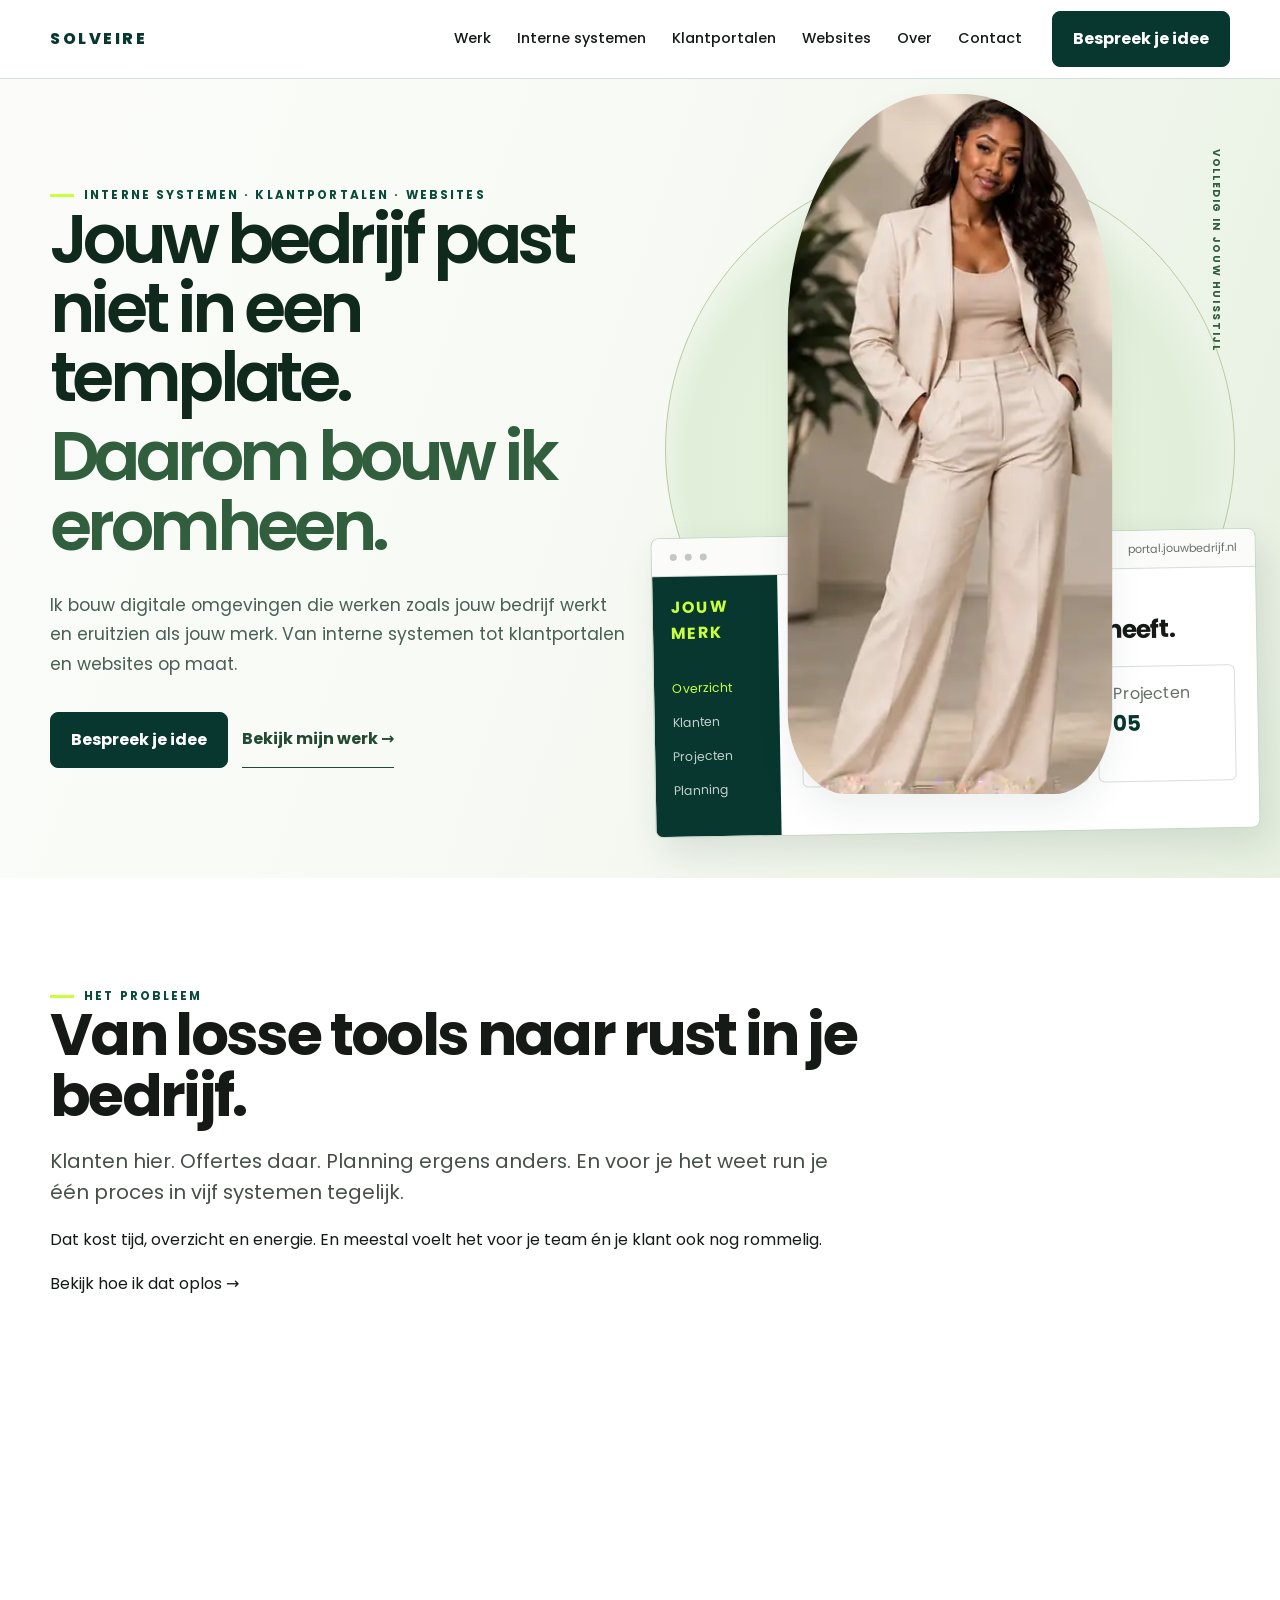
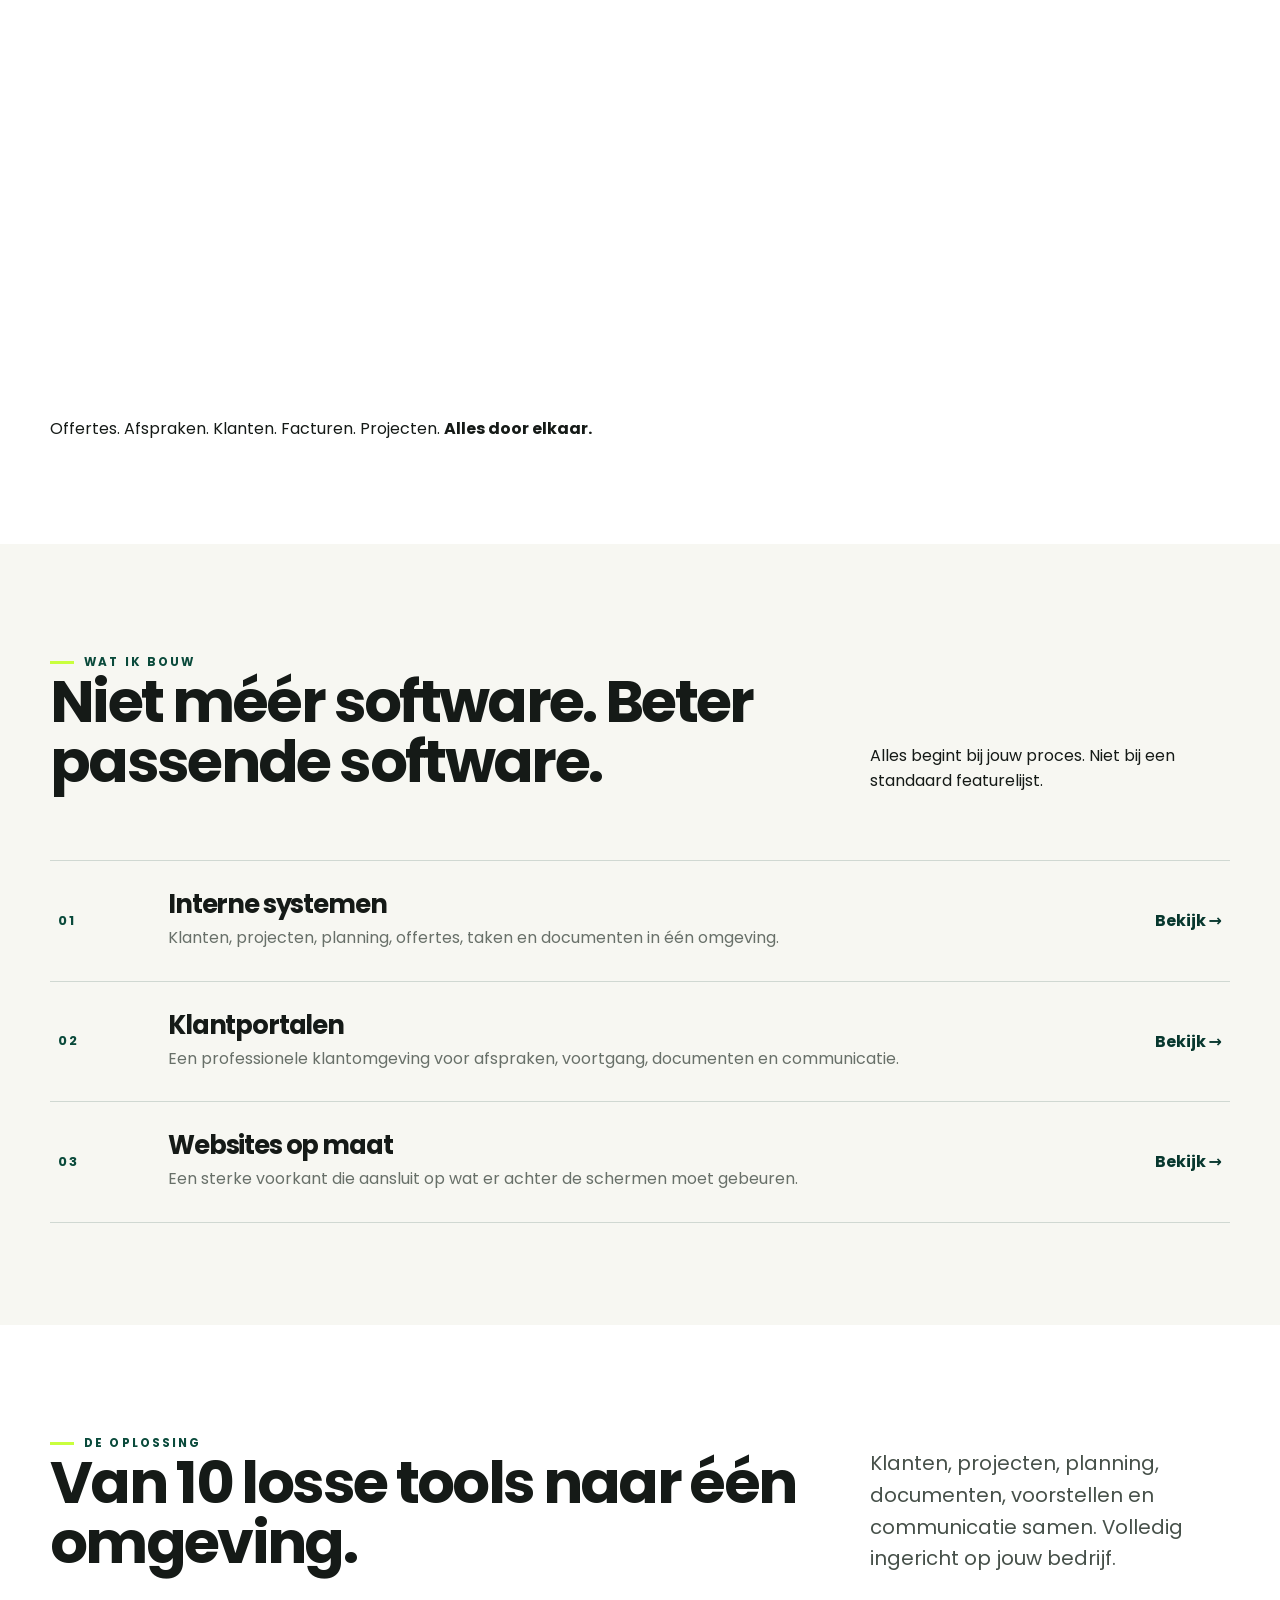
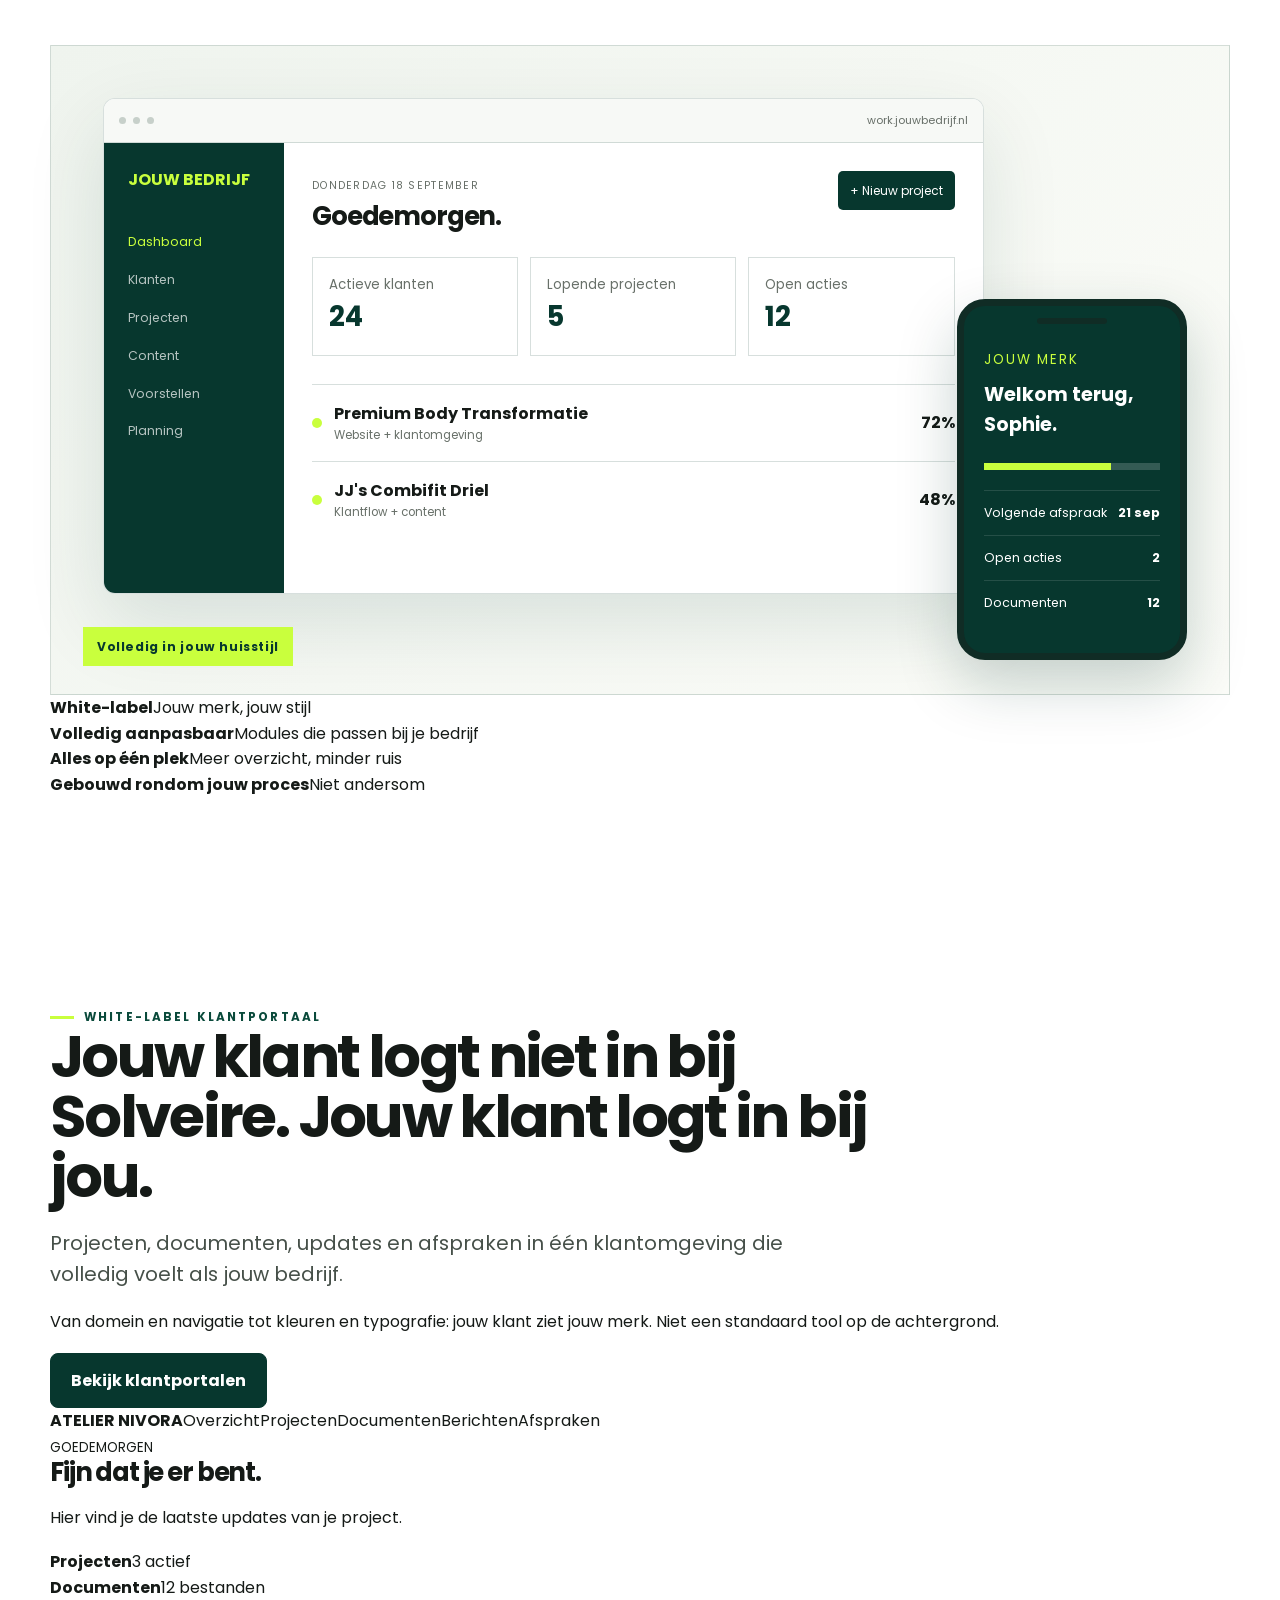
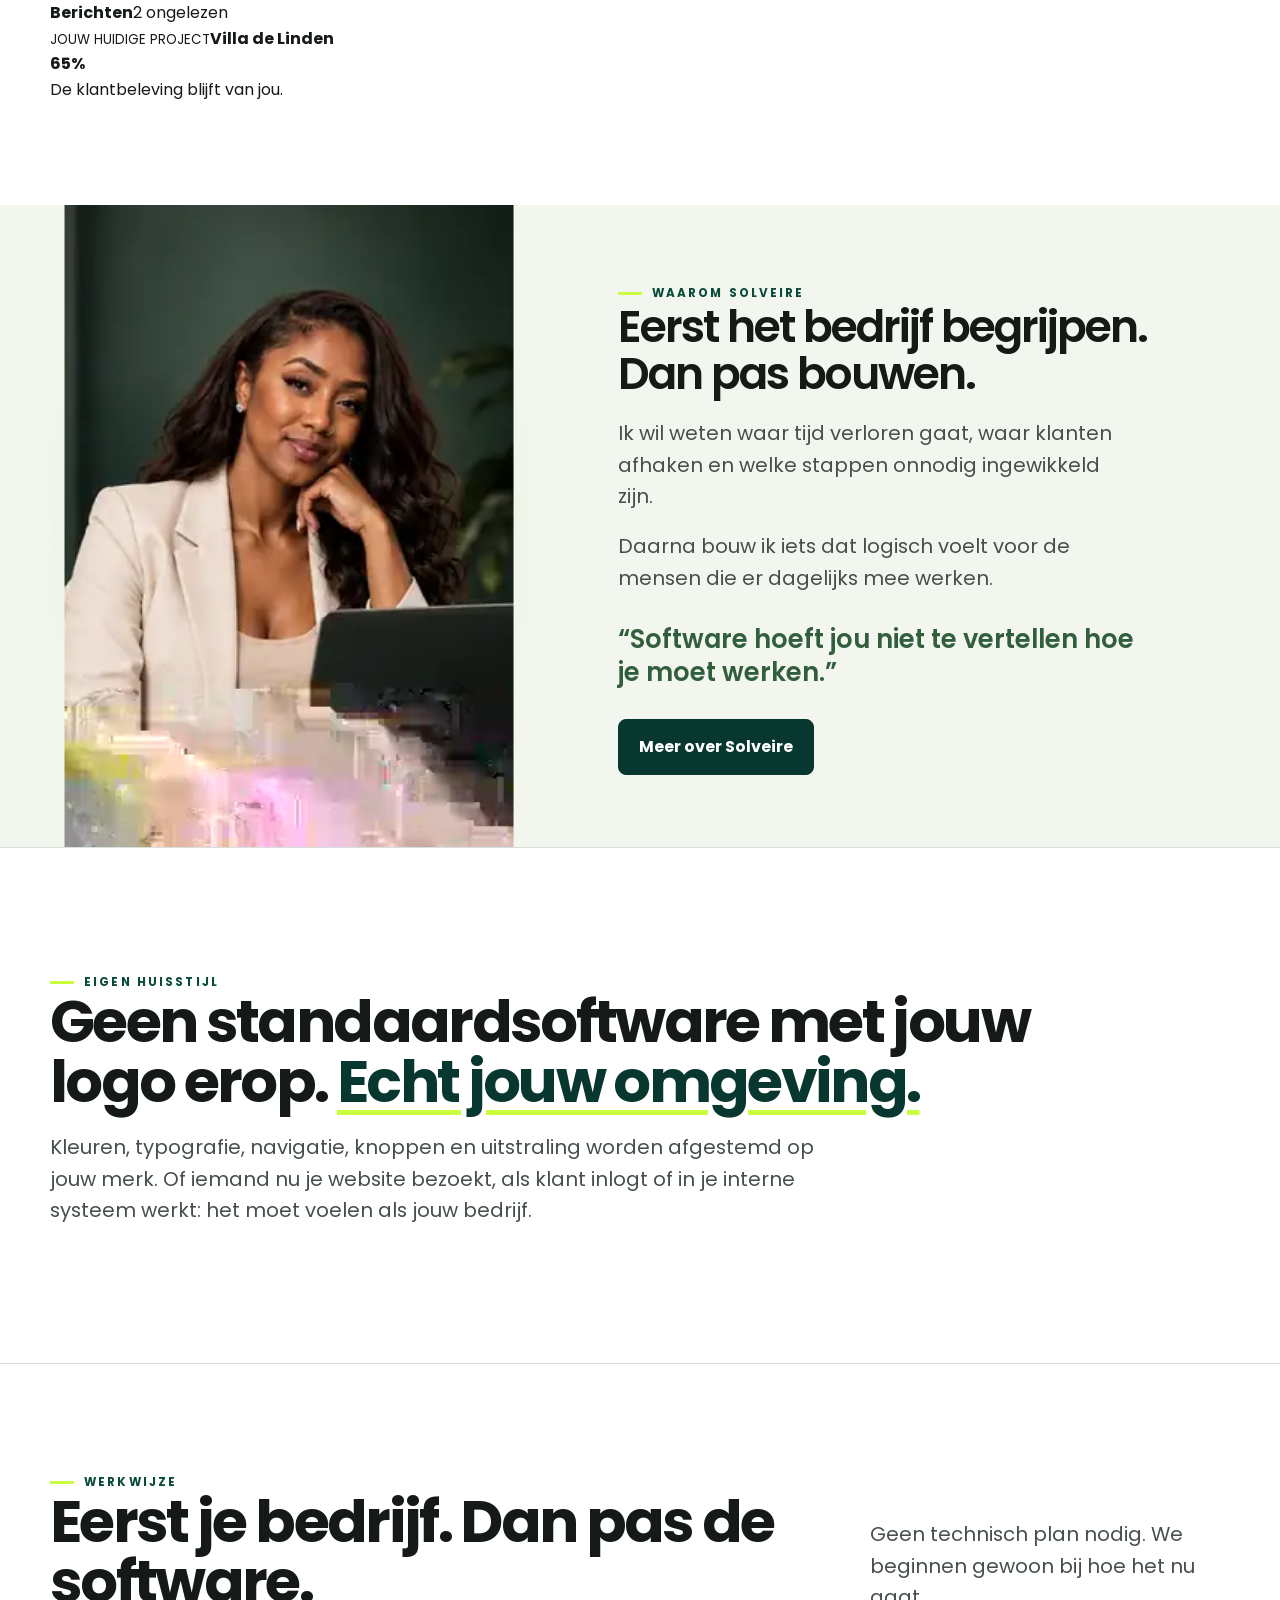
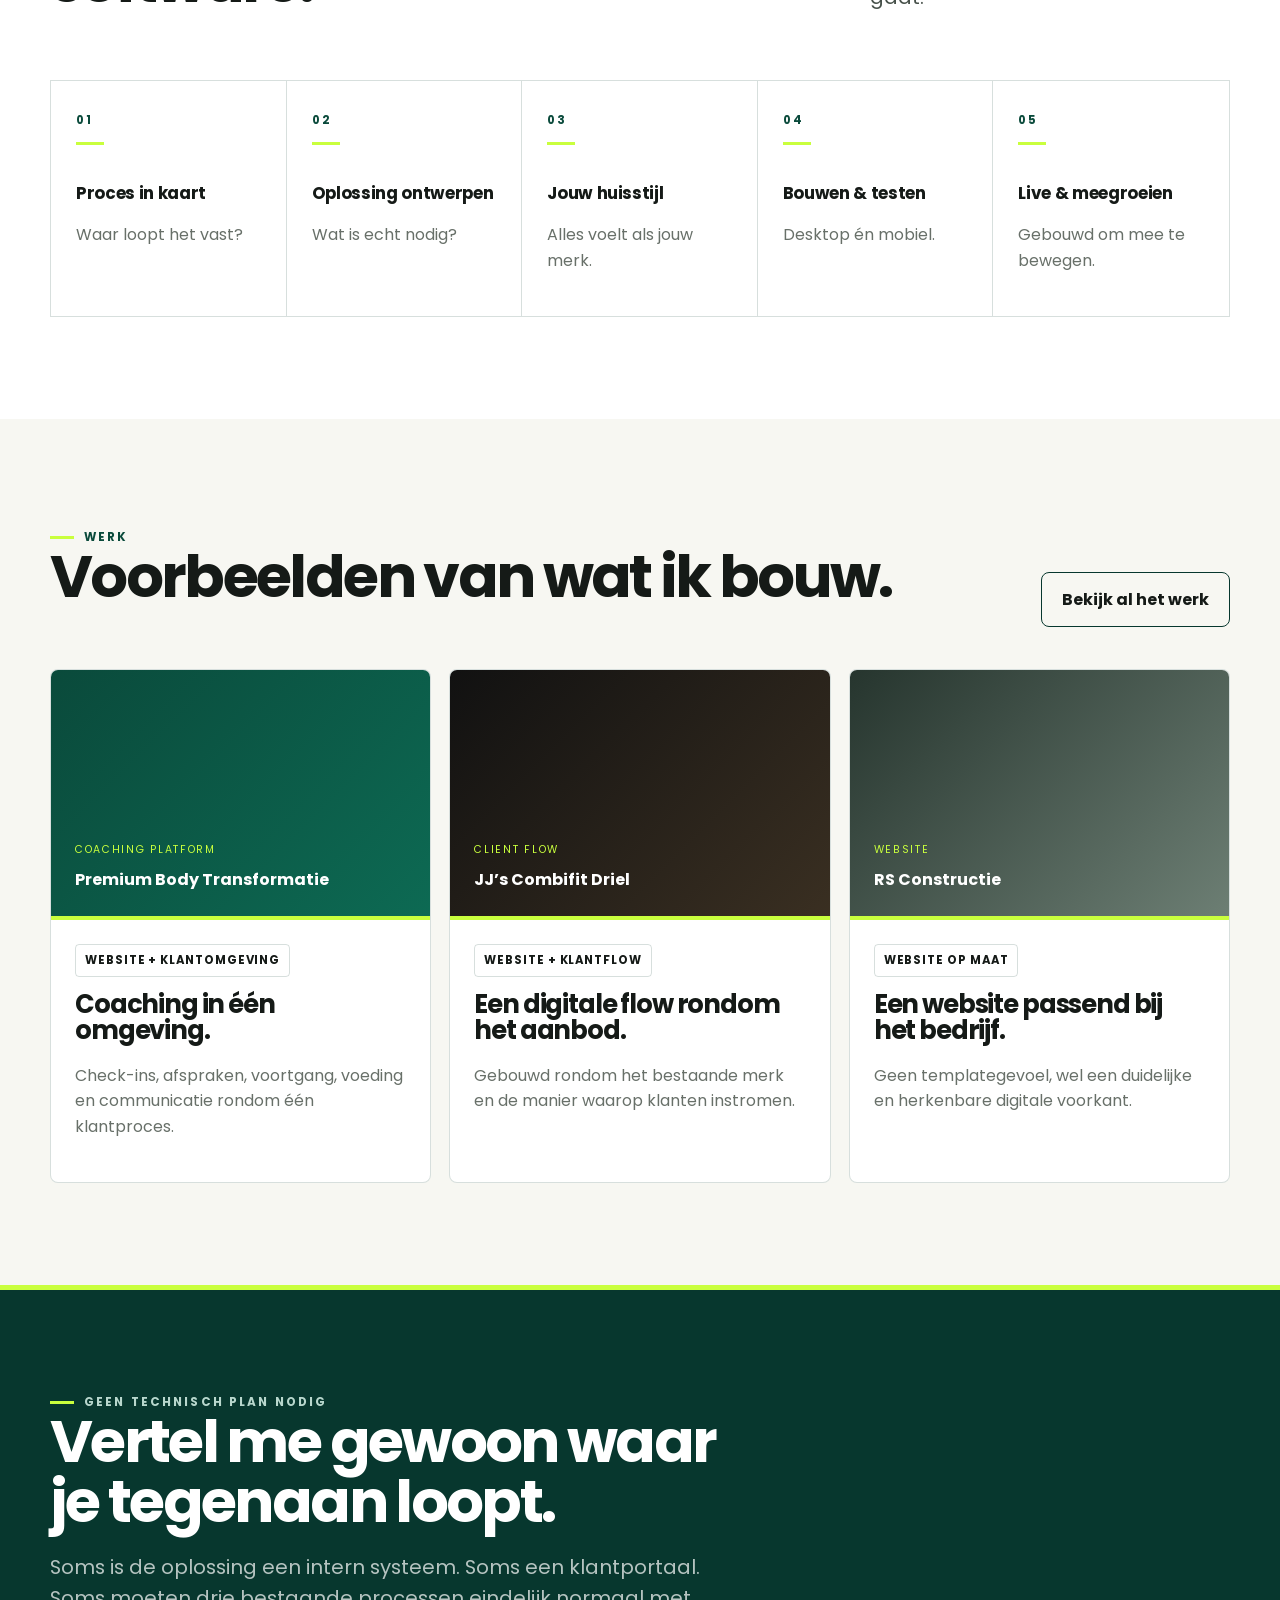
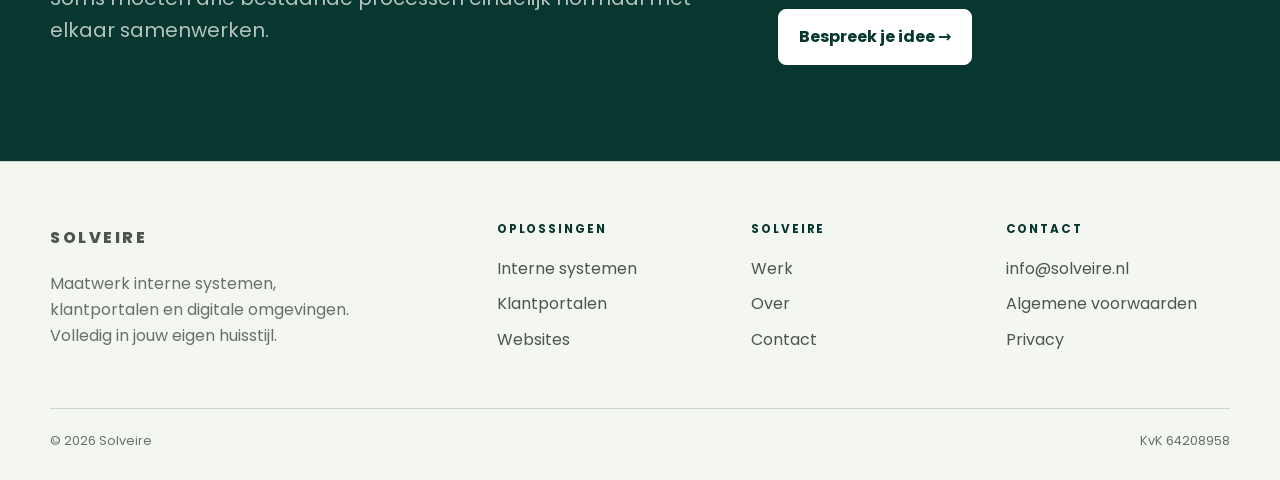
==== commit 6fec1547: "Build homepage storytelling from approved visual references" ====
--- a/index.html
+++ b/index.html
@@ -2,10 +2,9 @@
 <main>
 <section class="hero oldstyle-hero"><div class="wrap oldstyle-hero-grid">
   <div class="oldstyle-hero-copy">
-    <div class="eyebrow">Maatwerk digitale oplossingen</div>
+    <div class="eyebrow">INTERNE SYSTEMEN · KLANTPORTALEN · WEBSITES</div>
     <h1>Jouw bedrijf past niet in een template. <em>Daarom bouw ik eromheen.</em></h1>
-    <p class="lead">Ik bouw interne systemen, klantportalen en digitale omgevingen rondom hoe jouw bedrijf écht werkt.</p>
-    <p class="lead"><strong>Volledig in jouw eigen huisstijl.</strong></p>
+    <p class="lead">Ik bouw digitale omgevingen die werken zoals jouw bedrijf werkt en eruitzien als jouw merk. Van interne systemen tot klantportalen en websites op maat.</p>
     <div class="hero-actions"><a class="btn btn-primary" href="/contact/">Bespreek je idee</a><a class="btn btn-link oldstyle-text-link" href="/werk/">Bekijk mijn werk →</a></div>
   </div>
   <div class="oldstyle-hero-visual">
@@ -22,9 +21,19 @@
   </div>
 </div></section>
 
-<section class="section intro-section"><div class="wrap intro-split">
-  <div><div class="eyebrow">Het probleem</div><div class="intro-index">01</div></div>
-  <div><p class="big-copy">Je bedrijf groeit. Je systemen groeien alleen niet altijd lekker mee.</p><p class="lead">Een CRM hier. Een planning daar. Documenten in Drive. Aanvragen via je website. Updates via WhatsApp.</p><p class="lead">Voor je het weet loopt één simpel proces door vijf verschillende tools.</p><p class="lead"><strong>Ik bouw digitale oplossingen die dat weer logisch maken.</strong> Niet door nóg een tool toe te voegen, maar door te kijken naar hoe jouw bedrijf werkt.</p></div>
+<section class="section home-problem"><div class="wrap home-problem-grid">
+  <div class="home-problem-copy">
+    <div class="eyebrow">HET PROBLEEM</div>
+    <h2>Van losse tools naar rust in je bedrijf.</h2>
+    <p class="lead">Klanten hier. Offertes daar. Planning ergens anders. En voor je het weet run je één proces in vijf systemen tegelijk.</p>
+    <p>Dat kost tijd, overzicht en energie. En meestal voelt het voor je team én je klant ook nog rommelig.</p>
+    <a class="text-link" href="/interne-systemen/">Bekijk hoe ik dat oplos →</a>
+  </div>
+  <div class="home-problem-visual">
+    <div class="problem-ring"></div>
+    <img src="/assets/photos/problem-chaos.webp" alt="Te veel losse processen, tools en administratie">
+    <div class="problem-caption">Offertes. Afspraken. Klanten. Facturen. Projecten. <strong>Alles door elkaar.</strong></div>
+  </div>
 </div></section>
 
 <section class="section section-soft solutions-section"><div class="wrap">
@@ -37,11 +46,37 @@
 </div></section>
 
 <section class="section product-showcase"><div class="wrap">
-  <div class="showcase-head"><div><div class="eyebrow">Zo kan maatwerk eruitzien</div><h2>Software die eruitziet alsof die altijd al bij je bedrijf hoorde.</h2></div><p class="lead">Geen generieke SaaS-look. De interface, flows en details worden opgebouwd rondom jouw merk en werkwijze.</p></div>
+  <div class="showcase-head"><div><div class="eyebrow">DE OPLOSSING</div><h2>Van 10 losse tools naar één omgeving.</h2></div><p class="lead">Klanten, projecten, planning, documenten, voorstellen en communicatie samen. Volledig ingericht op jouw bedrijf.</p></div>
   <div class="showcase-stage">
     <div class="showcase-main ui-window"><div class="ui-top"><span></span><span></span><span></span><em>work.jouwbedrijf.nl</em></div><div class="ui-shell"><aside><b>JOUW BEDRIJF</b><a class="on">Dashboard</a><a>Klanten</a><a>Projecten</a><a>Content</a><a>Voorstellen</a><a>Planning</a></aside><main><div class="ui-heading"><div><small>DONDERDAG 18 SEPTEMBER</small><h3>Goedemorgen.</h3></div><button>+ Nieuw project</button></div><div class="ui-stats"><div><small>Actieve klanten</small><b>24</b></div><div><small>Lopende projecten</small><b>5</b></div><div><small>Open acties</small><b>12</b></div></div><div class="ui-project"><div><span class="status-dot"></span><div><b>Premium Body Transformatie</b><small>Website + klantomgeving</small></div></div><strong>72%</strong></div><div class="ui-project"><div><span class="status-dot"></span><div><b>JJ's Combifit Driel</b><small>Klantflow + content</small></div></div><strong>48%</strong></div></main></div></div>
     <div class="showcase-phone"><div class="phone-top"></div><small>JOUW MERK</small><h4>Welkom terug, Sophie.</h4><div class="phone-progress"><span></span></div><div class="phone-item"><span>Volgende afspraak</span><b>21 sep</b></div><div class="phone-item"><span>Open acties</span><b>2</b></div><div class="phone-item"><span>Documenten</span><b>12</b></div></div>
     <div class="showcase-label">Volledig in jouw huisstijl</div>
+  </div>
+  <div class="showcase-usps">
+    <div><b>White-label</b><span>Jouw merk, jouw stijl</span></div>
+    <div><b>Volledig aanpasbaar</b><span>Modules die passen bij je bedrijf</span></div>
+    <div><b>Alles op één plek</b><span>Meer overzicht, minder ruis</span></div>
+    <div><b>Gebouwd rondom jouw proces</b><span>Niet andersom</span></div>
+  </div>
+  </div>
+</div></section><section class="section white-label-home"><div class="wrap white-label-grid">
+  <div class="white-label-copy">
+    <div class="eyebrow">WHITE-LABEL KLANTPORTAAL</div>
+    <h2>Jouw klant logt niet in bij Solveire. <span>Jouw klant logt in bij jou.</span></h2>
+    <p class="lead">Projecten, documenten, updates en afspraken in één klantomgeving die volledig voelt als jouw bedrijf.</p>
+    <p>Van domein en navigatie tot kleuren en typografie: jouw klant ziet jouw merk. Niet een standaard tool op de achtergrond.</p>
+    <a class="btn btn-primary" href="/klantportalen/">Bekijk klantportalen</a>
+  </div>
+  <div class="portal-scene">
+    <div class="portal-plant"></div>
+    <div class="portal-laptop">
+      <div class="portal-screen">
+        <div class="portal-side"><b>ATELIER NIVORA</b><span class="active">Overzicht</span><span>Projecten</span><span>Documenten</span><span>Berichten</span><span>Afspraken</span></div>
+        <div class="portal-content"><small>GOEDEMORGEN</small><h3>Fijn dat je er bent.</h3><p>Hier vind je de laatste updates van je project.</p><div class="portal-cards"><div><b>Projecten</b><span>3 actief</span></div><div><b>Documenten</b><span>12 bestanden</span></div><div><b>Berichten</b><span>2 ongelezen</span></div></div><div class="portal-project"><div><small>JOUW HUIDIGE PROJECT</small><b>Villa de Linden</b></div><strong>65%</strong></div></div>
+      </div>
+      <div class="portal-base"></div>
+    </div>
+    <div class="portal-note">De klantbeleving blijft van jou.</div>
   </div>
 </div></section>
 
--- a/assets/site.css
+++ b/assets/site.css
@@ -398,3 +398,198 @@
   .founder-story .founder-work img{min-height:360px}
   .founder-story-copy{padding:42px 0 54px}
 }
+
+/* Old Solveire art direction restore */
+.oldstyle-hero{
+  padding:0;
+  background:linear-gradient(108deg,#fbfcfa 0%,#f7faf4 48%,#e7f0e1 100%);
+  overflow:hidden;
+  border-bottom:0;
+}
+.oldstyle-hero:after{display:none}
+.oldstyle-hero-grid{
+  min-height:735px;
+  display:grid;
+  grid-template-columns:minmax(0,1.05fr) minmax(470px,.95fr);
+  position:relative;
+  align-items:stretch;
+}
+.oldstyle-hero-copy{
+  align-self:center;
+  position:relative;
+  z-index:7;
+  padding:100px 0 110px;
+}
+.oldstyle-hero-copy h1{
+  font-size:clamp(3.6rem,5.35vw,5.55rem);
+  font-weight:600;
+  line-height:1.01;
+  letter-spacing:-.067em;
+  max-width:780px;
+  margin-bottom:30px;
+  color:#10291d;
+}
+.oldstyle-hero-copy h1 em{
+  display:block;
+  margin-top:10px;
+  color:#315f3e;
+  font:inherit;
+  font-style:normal;
+}
+.oldstyle-hero-copy .lead{
+  max-width:575px;
+  font-size:1.08rem;
+  line-height:1.72;
+  color:#496052;
+}
+.oldstyle-text-link{
+  padding:12px 0;
+  border-bottom:1px solid #244932;
+  color:#244932;
+}
+.oldstyle-hero-visual{
+  min-height:735px;
+  position:relative;
+}
+.oldstyle-orbit{
+  position:absolute;
+  width:570px;
+  max-width:105%;
+  aspect-ratio:1;
+  border:1px solid #b9cc9e;
+  border-radius:50%;
+  left:50%;
+  top:85px;
+  transform:translateX(-50%);
+  background:radial-gradient(circle at 48% 53%,#e8f3dc 0%,#e1efda 60%,transparent 72%);
+  z-index:0;
+}
+.oldstyle-software{
+  position:absolute;
+  z-index:1;
+  left:-3%;
+  bottom:45px;
+  width:min(675px,108%);
+  height:300px;
+  overflow:hidden;
+  border:1px solid #c6d8c8;
+  border-radius:8px;
+  background:#fff;
+  box-shadow:8px 15px 36px rgba(24,59,39,.12);
+  transform:rotate(-1deg);
+}
+.oldstyle-software .visual-top{height:38px}
+.oldstyle-software .dashboard{min-height:260px;grid-template-columns:125px 1fr}
+.oldstyle-software .dash-side{padding:18px}
+.oldstyle-software .dash-main{padding:22px}
+.oldstyle-software .dash-main h3{font-size:1.55rem}
+.oldstyle-photo-wrap{
+  position:absolute;
+  z-index:3;
+  left:50%;
+  top:15px;
+  transform:translateX(-50%);
+  width:58%;
+  height:700px;
+  overflow:hidden;
+  border-radius:46% 46% 18% 18% / 34% 34% 12% 12%;
+  box-shadow:0 18px 34px rgba(49,80,59,.08);
+}
+.oldstyle-photo-wrap img{
+  width:100%;
+  height:100%;
+  object-fit:cover;
+  object-position:center 22%;
+  display:block;
+}
+.oldstyle-hero-note{
+  position:absolute;
+  z-index:5;
+  right:6px;
+  top:70px;
+  writing-mode:vertical-rl;
+  font-size:.64rem;
+  letter-spacing:.16em;
+  text-transform:uppercase;
+  color:#315d40;
+  font-weight:700;
+}
+.oldstyle-founder{
+  background:#f2f6ee;
+  padding:0;
+}
+.oldstyle-founder-grid{
+  min-height:560px;
+  display:grid;
+  grid-template-columns:.78fr 1fr;
+  gap:90px;
+  align-items:center;
+}
+.oldstyle-founder-photo{
+  align-self:stretch;
+  position:relative;
+  overflow:hidden;
+  background:radial-gradient(circle,#e3eed9,#f2f6ec 67%);
+}
+.oldstyle-founder-ring{
+  position:absolute;
+  width:82%;
+  aspect-ratio:1;
+  border-radius:50%;
+  border:1px solid #b9cc9e;
+  left:9%;
+  bottom:24px;
+}
+.oldstyle-founder-photo img{
+  position:absolute;
+  z-index:1;
+  left:50%;
+  transform:translateX(-50%);
+  bottom:0;
+  width:94%;
+  height:100%;
+  object-fit:cover;
+  object-position:center 38%;
+}
+.oldstyle-founder-copy{padding:72px 0}
+.oldstyle-founder-copy h2{
+  max-width:610px;
+  font-size:clamp(2.4rem,3.45vw,3.55rem);
+  font-weight:600;
+  line-height:1.08;
+}
+.oldstyle-founder-copy .lead{max-width:520px}
+.oldstyle-quote{
+  max-width:540px;
+  margin:28px 0 30px;
+  font-size:clamp(1.45rem,2vw,2rem);
+  line-height:1.3;
+  color:#315f3e;
+  font-weight:600;
+}
+@media(max-width:1050px){
+  .oldstyle-hero-grid{grid-template-columns:minmax(0,1fr) minmax(410px,.82fr)}
+  .oldstyle-photo-wrap{width:62%;height:640px}
+  .oldstyle-orbit{width:520px}
+}
+@media(max-width:900px){
+  .oldstyle-hero-grid{grid-template-columns:1fr;min-height:auto}
+  .oldstyle-hero-copy{padding:68px 0 34px}
+  .oldstyle-hero-visual{min-height:600px}
+  .oldstyle-photo-wrap{width:min(72%,390px);height:560px;top:0}
+  .oldstyle-orbit{width:min(88vw,410px);top:42px}
+  .oldstyle-software{left:5%;width:90%;height:235px;bottom:22px}
+  .oldstyle-founder-grid{grid-template-columns:1fr;gap:0}
+  .oldstyle-founder-photo{min-height:470px}
+  .oldstyle-founder-copy{padding:58px 0 68px}
+}
+@media(max-width:560px){
+  .oldstyle-hero-copy h1{font-size:clamp(2.85rem,13vw,4rem)}
+  .oldstyle-hero-visual{min-height:500px}
+  .oldstyle-photo-wrap{width:72%;height:460px}
+  .oldstyle-software{left:1%;width:98%;height:205px}
+  .oldstyle-software .dashboard{grid-template-columns:90px 1fr}
+  .oldstyle-software .dash-side{padding:12px}
+  .oldstyle-software .dash-main{padding:14px}
+  .oldstyle-founder-photo{min-height:390px}
+}
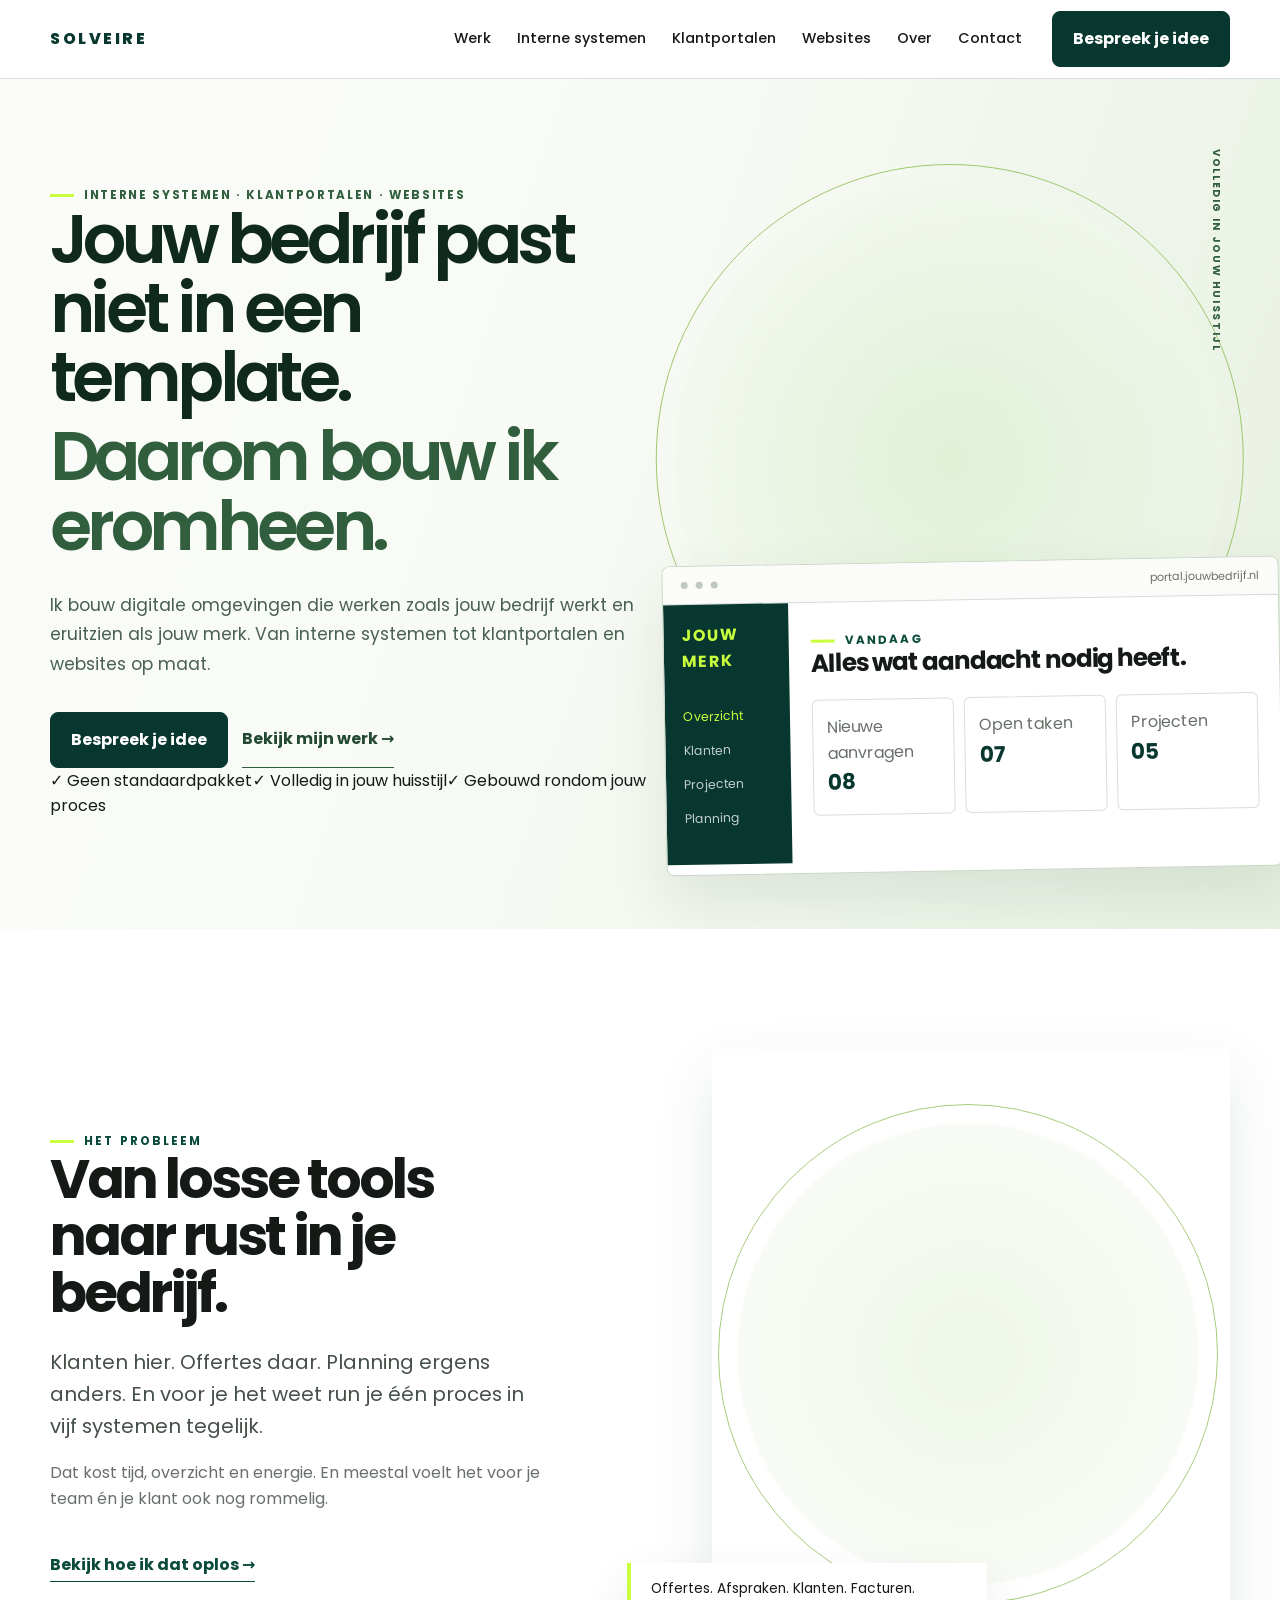
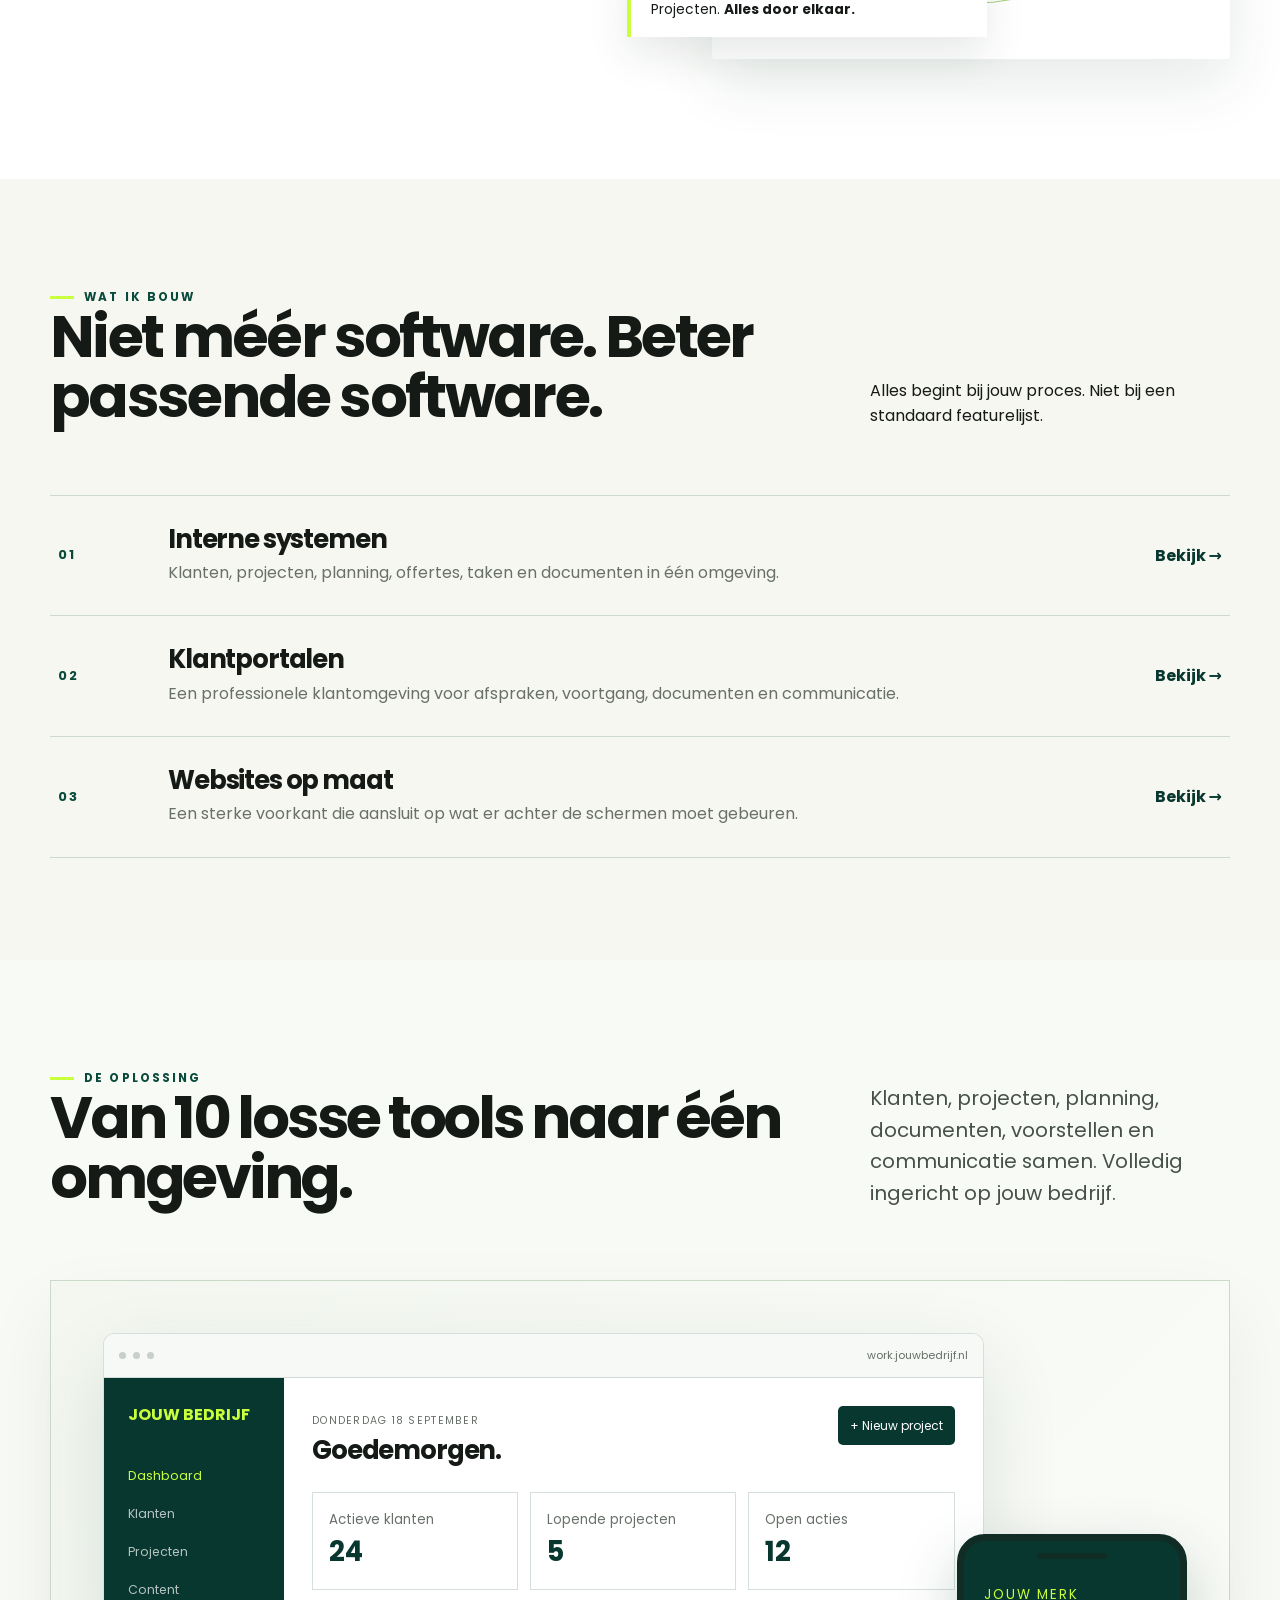
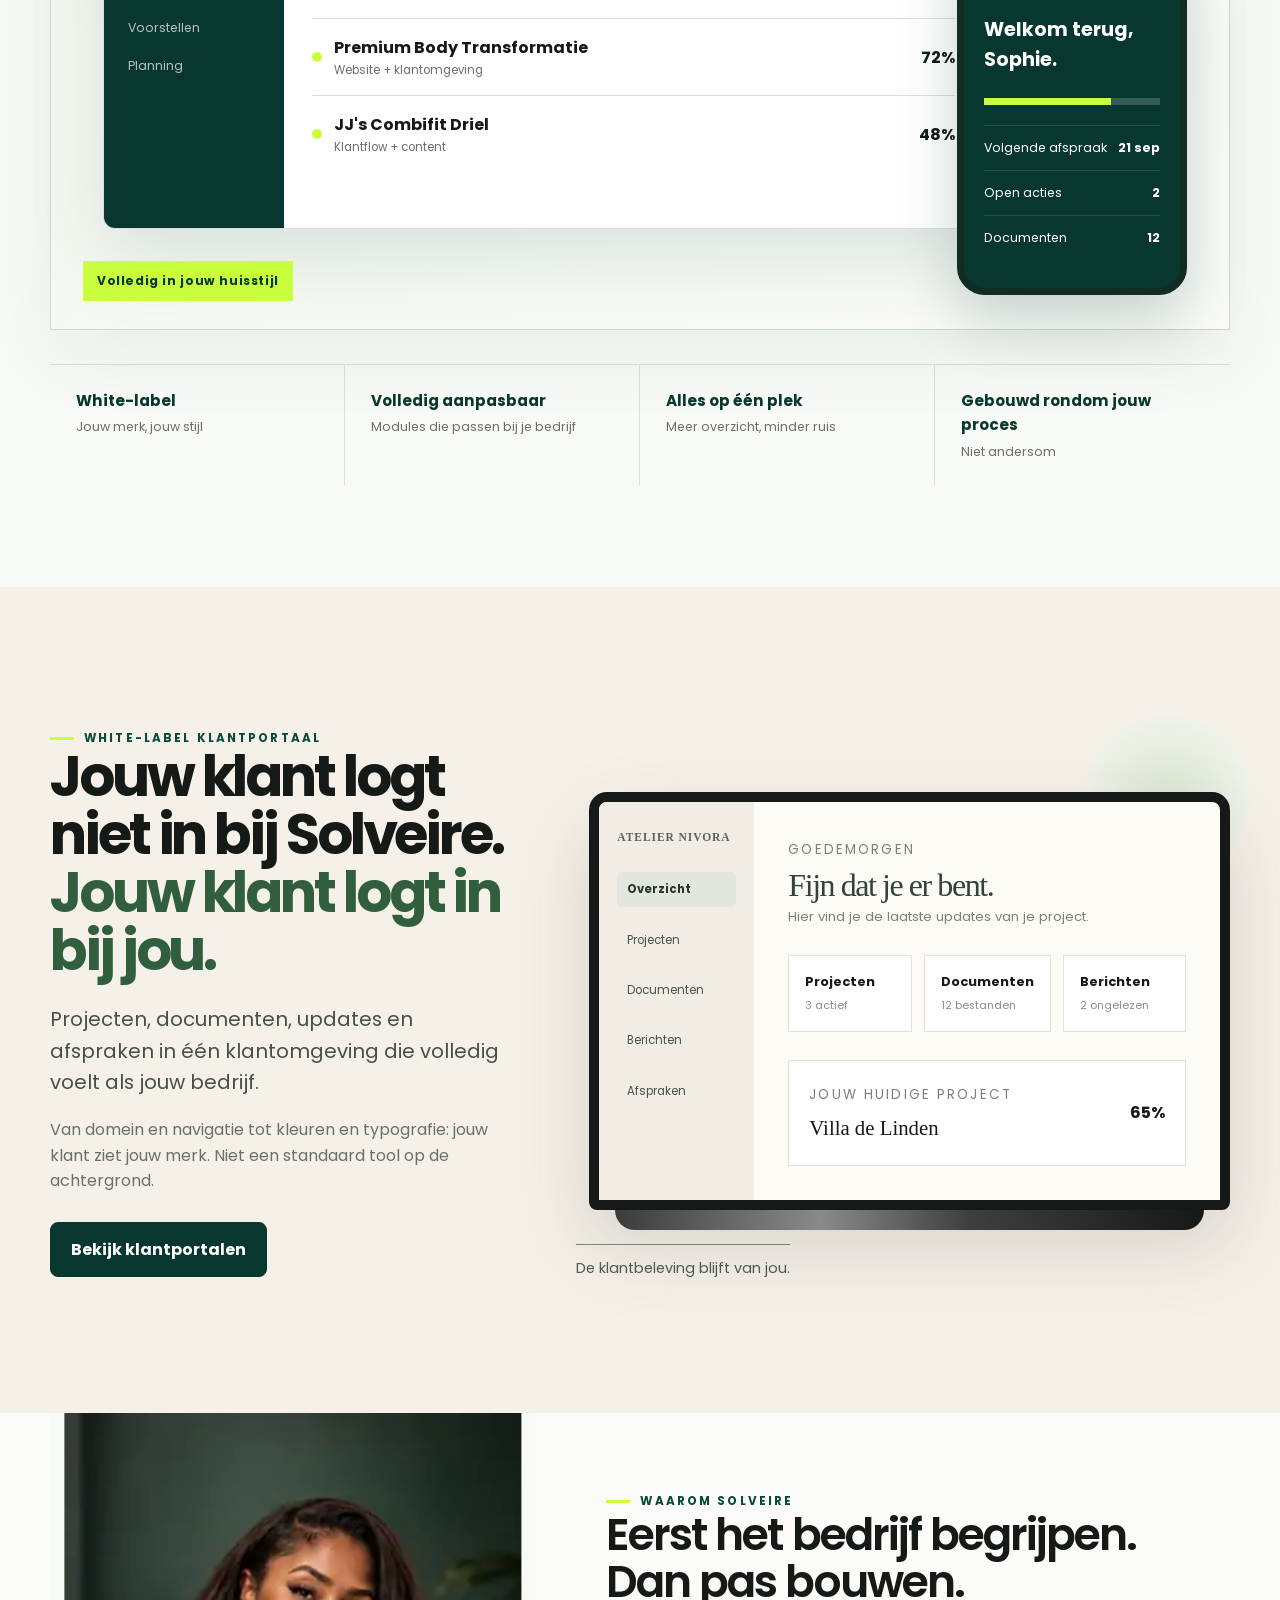
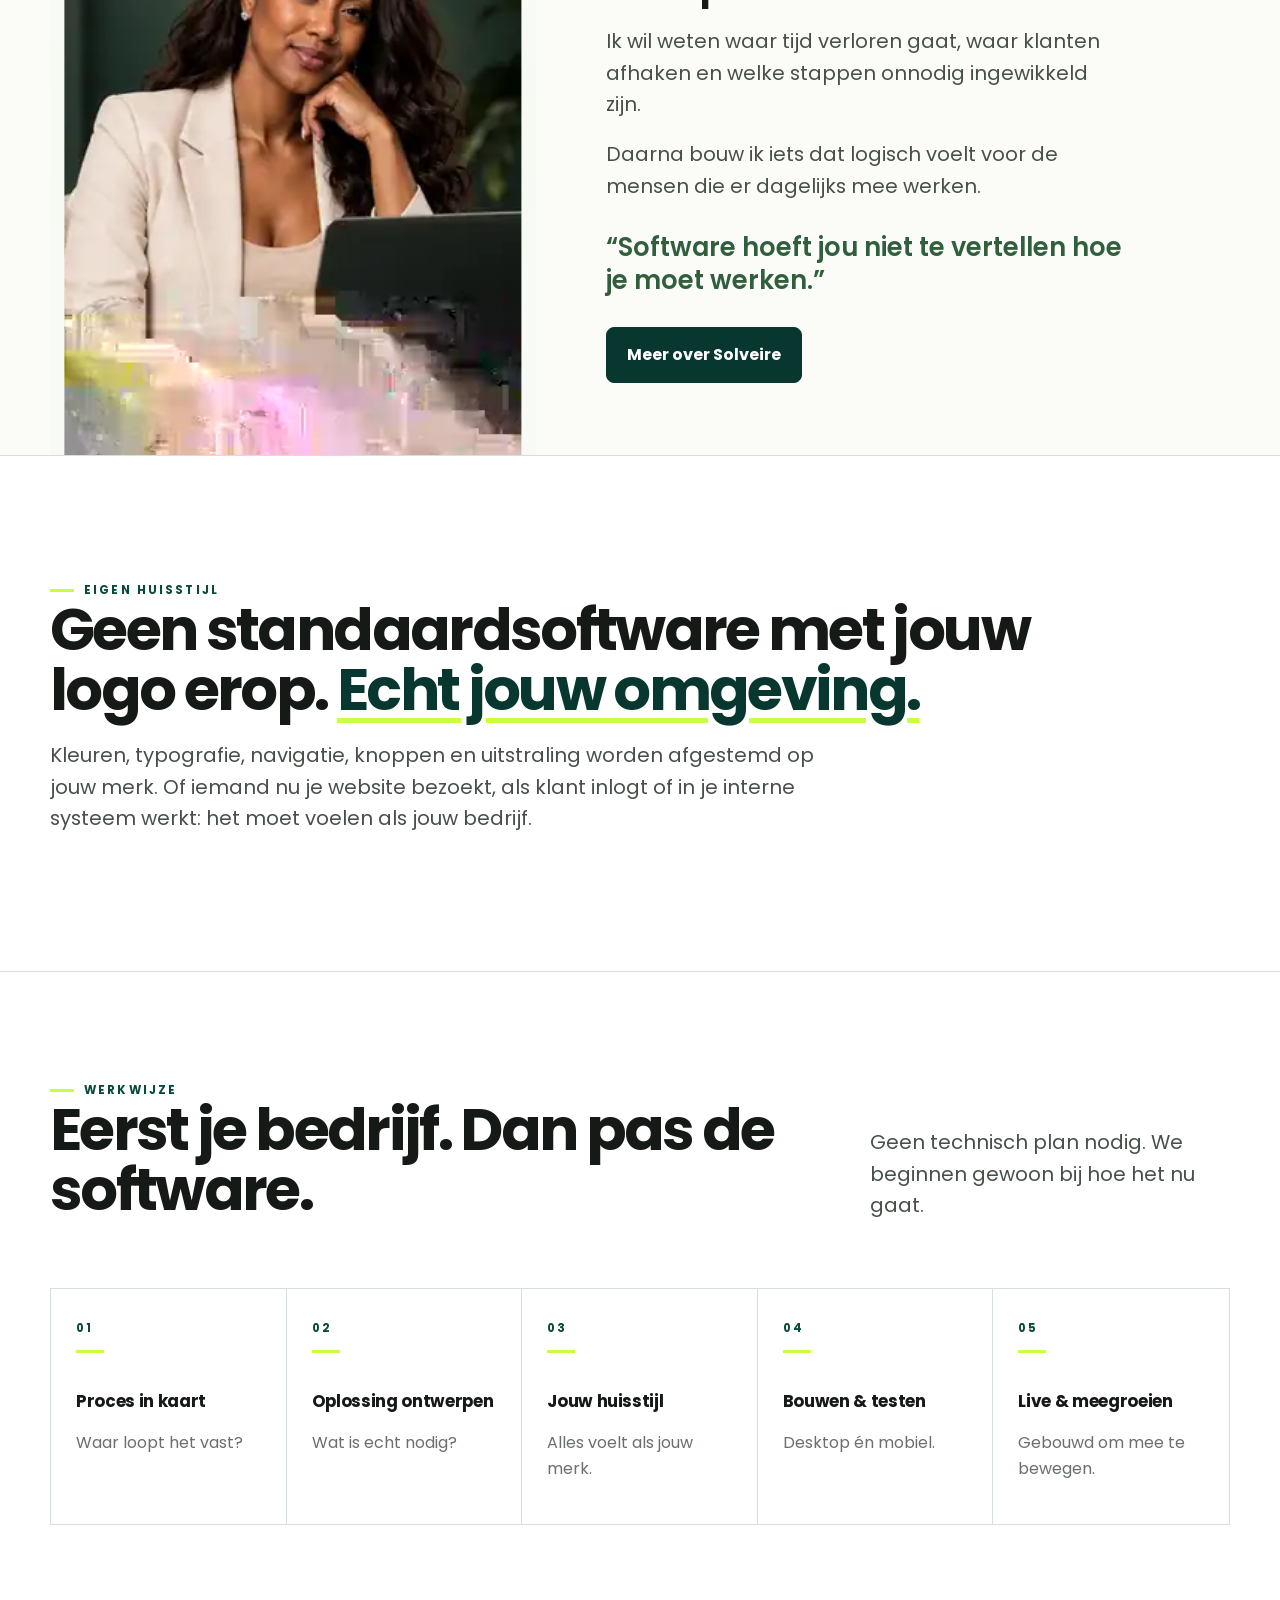
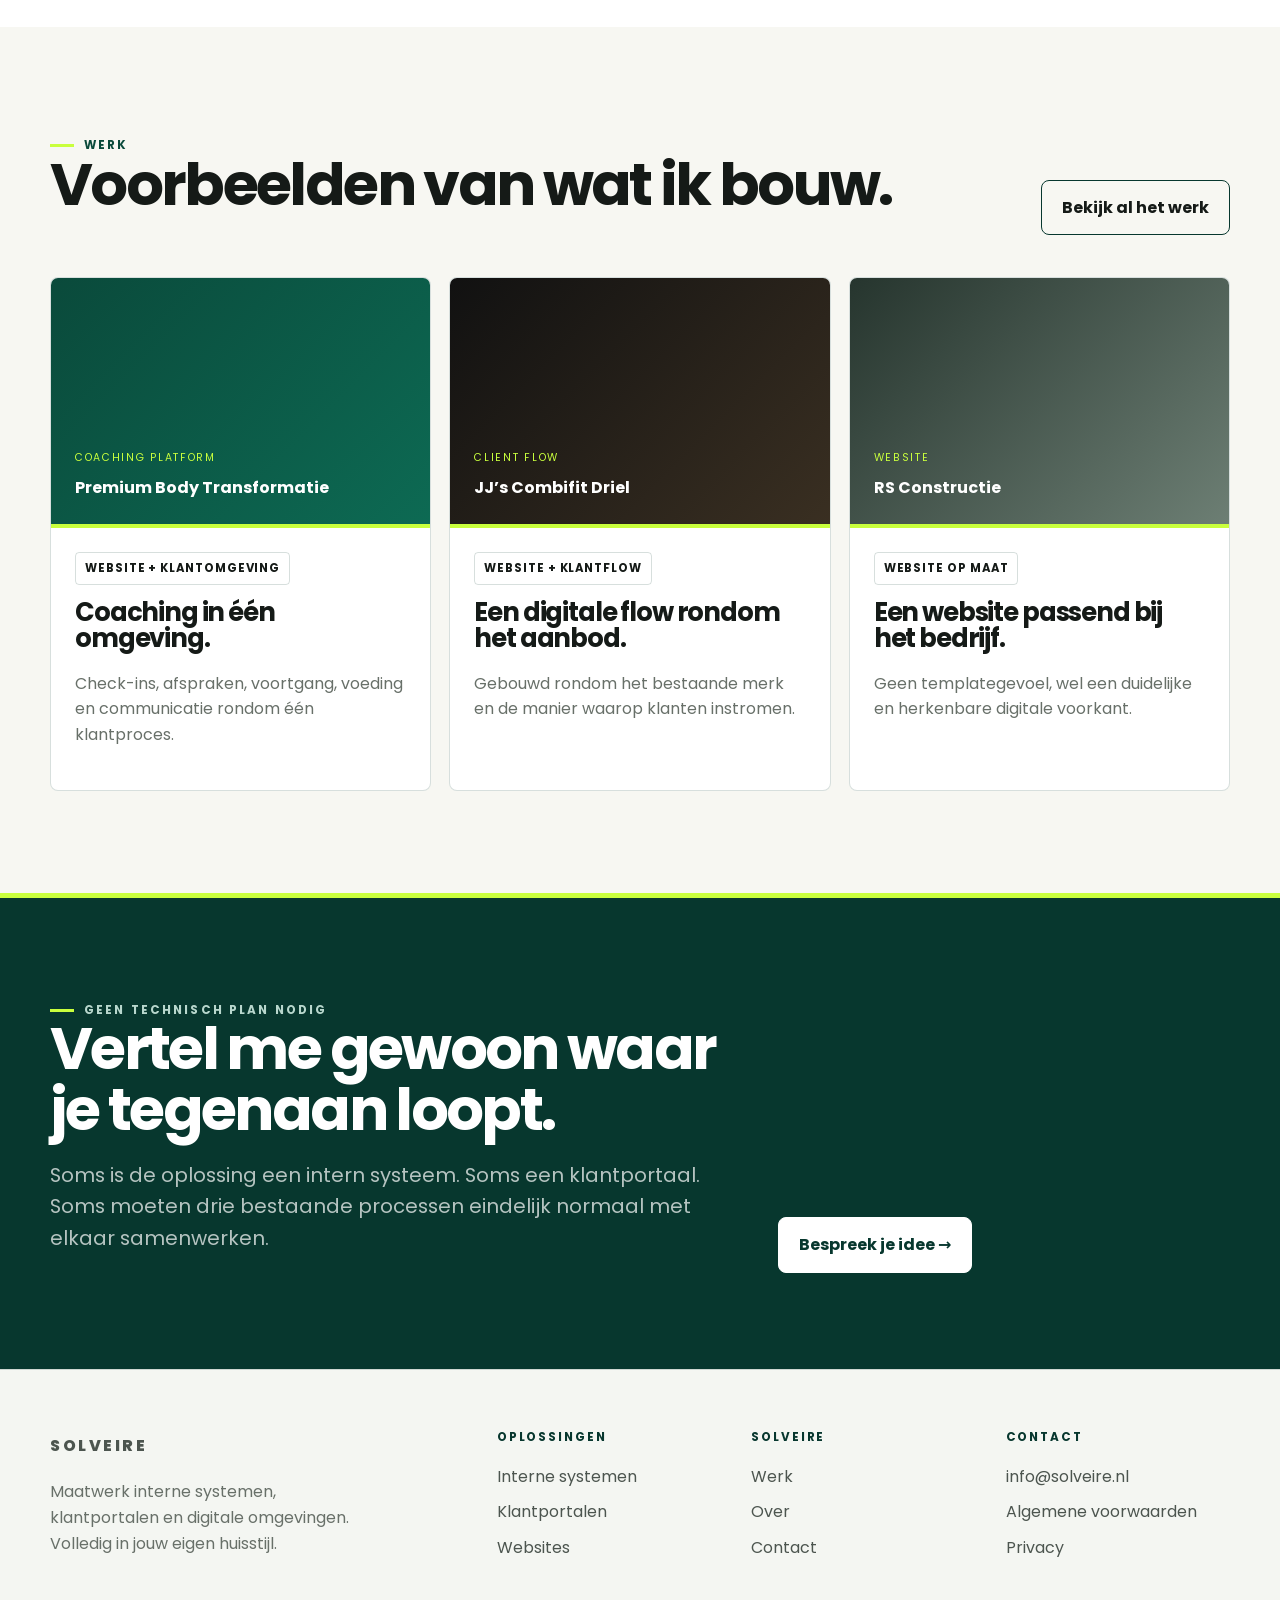
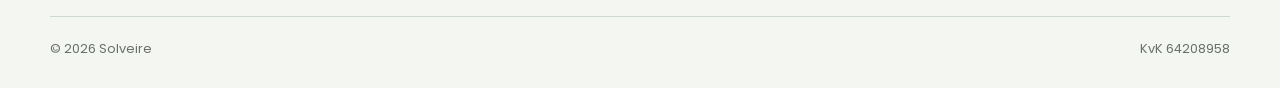
==== commit 76714bfe: "Add mobile hero trust points" ====
--- a/index.html
+++ b/index.html
@@ -6,6 +6,7 @@
     <h1>Jouw bedrijf past niet in een template. <em>Daarom bouw ik eromheen.</em></h1>
     <p class="lead">Ik bouw digitale omgevingen die werken zoals jouw bedrijf werkt en eruitzien als jouw merk. Van interne systemen tot klantportalen en websites op maat.</p>
     <div class="hero-actions"><a class="btn btn-primary" href="/contact/">Bespreek je idee</a><a class="btn btn-link oldstyle-text-link" href="/werk/">Bekijk mijn werk →</a></div>
+    <div class="hero-trust"><span>✓ Geen standaardpakket</span><span>✓ Volledig in jouw huisstijl</span><span>✓ Gebouwd rondom jouw proces</span></div>
   </div>
   <div class="oldstyle-hero-visual">
     <div class="oldstyle-orbit"></div>
--- a/assets/site.css
+++ b/assets/site.css
@@ -593,3 +593,127 @@
   .oldstyle-software .dash-main{padding:14px}
   .oldstyle-founder-photo{min-height:390px}
 }
+
+/* Approved homepage visual direction */
+.oldstyle-photo-wrap{
+  background:transparent;
+  overflow:visible;
+  border-radius:0;
+  box-shadow:none;
+  width:62%;
+  height:690px;
+  top:10px;
+}
+.oldstyle-photo-wrap img{
+  object-fit:contain;
+  object-position:bottom center;
+  filter:drop-shadow(0 18px 24px rgba(27,57,38,.10));
+}
+.oldstyle-software{
+  bottom:58px;
+  left:-1%;
+  width:min(690px,110%);
+  height:310px;
+  border-color:#cbd9c7;
+  box-shadow:0 25px 60px rgba(29,68,46,.10);
+}
+.oldstyle-orbit{
+  width:600px;
+  border-color:#9ec86d;
+  background:radial-gradient(circle at 50% 50%,rgba(222,240,210,.85),rgba(239,247,234,.45) 66%,transparent 67%);
+}
+.oldstyle-hero-copy .lead{max-width:620px}
+.oldstyle-hero-copy .eyebrow{color:#315f3e;letter-spacing:.14em}
+.oldstyle-hero-copy h1 em{color:#315f3e}
+.oldstyle-text-link{background:none!important;border:0!important;border-bottom:1px solid #315f3e!important;border-radius:0!important;box-shadow:none!important}
+
+/* problem storytelling */
+.home-problem{background:#fff;padding:120px 0}
+.home-problem-grid{display:grid;grid-template-columns:.9fr 1.1fr;gap:84px;align-items:center}
+.home-problem-copy h2{font-size:clamp(2.8rem,4.3vw,4.4rem);line-height:1.03;letter-spacing:-.055em;max-width:650px}
+.home-problem-copy .lead{max-width:600px;margin-top:26px}
+.home-problem-copy p:not(.lead){max-width:560px;color:var(--muted)}
+.text-link{display:inline-block;margin-top:22px;font-weight:700;color:var(--emerald);border-bottom:1px solid currentColor;padding-bottom:4px}
+.home-problem-visual{position:relative;min-height:600px}
+.problem-ring{position:absolute;width:500px;height:500px;border:1px solid #a9cc7c;border-radius:50%;right:12px;top:50%;transform:translateY(-50%);background:radial-gradient(circle,#eef7e8 0%,#f8fbf5 65%,transparent 66%)}
+.home-problem-visual img{position:relative;z-index:2;width:86%;max-height:610px;object-fit:cover;display:block;margin:0 0 0 auto;border-radius:4px;box-shadow:0 24px 60px rgba(23,54,36,.10)}
+.problem-caption{position:absolute;z-index:3;left:0;bottom:22px;background:#fff;padding:16px 20px;border-left:4px solid var(--lime);box-shadow:0 18px 42px rgba(15,45,30,.10);max-width:360px;font-size:.86rem;line-height:1.5}
+
+/* software stage */
+.product-showcase{background:#f8faf5}
+.showcase-head h2{font-size:clamp(2.8rem,4.6vw,4.6rem);line-height:1.02;letter-spacing:-.055em;max-width:820px}
+.showcase-stage{background:linear-gradient(135deg,#f3f7f0,#fbfcf9);border-color:#ccd9c8;box-shadow:0 28px 70px rgba(27,57,38,.06)}
+.showcase-usps{display:grid;grid-template-columns:repeat(4,1fr);border-top:1px solid #d8e1d4;margin-top:34px}
+.showcase-usps>div{padding:24px 26px;border-right:1px solid #d8e1d4}
+.showcase-usps>div:last-child{border-right:0}
+.showcase-usps b,.showcase-usps span{display:block}
+.showcase-usps b{color:var(--emerald-deep);font-size:.95rem}
+.showcase-usps span{margin-top:5px;color:var(--muted);font-size:.78rem;line-height:1.45}
+
+/* white-label editorial section */
+.white-label-home{background:#f5f1e9;padding:128px 0;overflow:hidden}
+.white-label-grid{display:grid;grid-template-columns:.82fr 1.18fr;gap:72px;align-items:center}
+.white-label-copy h2{font-size:clamp(2.8rem,4.4vw,4.5rem);line-height:1.03;letter-spacing:-.055em;max-width:650px}
+.white-label-copy h2 span{display:block;color:#315f3e}
+.white-label-copy .lead{max-width:570px;margin-top:24px}
+.white-label-copy p:not(.lead){max-width:560px;color:var(--muted);margin-bottom:28px}
+.portal-scene{position:relative;min-height:570px}
+.portal-laptop{position:absolute;left:2%;right:0;bottom:55px;z-index:2}
+.portal-screen{background:#fdfbf6;border:10px solid #171918;border-radius:18px 18px 8px 8px;min-height:410px;display:grid;grid-template-columns:155px 1fr;overflow:hidden;box-shadow:0 35px 80px rgba(57,45,29,.16)}
+.portal-side{background:#f1ede5;padding:26px 18px;display:flex;flex-direction:column;gap:16px;font-size:.72rem;color:#45534a}
+.portal-side b{font-family:Georgia,serif;letter-spacing:.08em;color:#5b625c;margin-bottom:10px}
+.portal-side span{padding:8px 10px;border-radius:5px}
+.portal-side span.active{background:#e2e6de;color:#23372c;font-weight:700}
+.portal-content{padding:34px}
+.portal-content small{letter-spacing:.16em;color:#7b807d}
+.portal-content h3{font-family:Georgia,serif;font-weight:400;font-size:2rem;margin:8px 0 4px;color:#33423a}
+.portal-content p{font-size:.82rem;color:#7a807c}
+.portal-cards{display:grid;grid-template-columns:repeat(3,1fr);gap:12px;margin:28px 0}
+.portal-cards>div{background:#fff;border:1px solid #e5e1d8;padding:16px}
+.portal-cards b,.portal-cards span{display:block}
+.portal-cards b{font-size:.8rem}.portal-cards span{font-size:.68rem;color:#8b8f8b;margin-top:5px}
+.portal-project{display:flex;justify-content:space-between;align-items:center;background:#fff;border:1px solid #e5e1d8;padding:20px}
+.portal-project b{display:block;font-family:Georgia,serif;font-size:1.3rem;font-weight:400;margin-top:5px}
+.portal-base{height:20px;width:92%;margin:auto;background:linear-gradient(90deg,#3a3c3b,#888b89 35%,#3e403f 60%,#171918);border-radius:0 0 26px 26px}
+.portal-note{position:absolute;left:0;bottom:5px;font-size:.9rem;color:#4d5d53;border-top:1px solid #778a7c;padding-top:12px}
+.portal-plant{position:absolute;width:165px;height:165px;border-radius:50%;background:radial-gradient(circle,#dce7d4,#eef2e8 68%);right:-20px;top:0}
+
+.oldstyle-founder{background:#fbfcf8}
+.oldstyle-founder-grid{gap:70px}
+.oldstyle-founder-photo{background:radial-gradient(circle,#e8f2e2,#f8fbf5 67%)}
+.oldstyle-founder-ring{border-color:#a8c87c}
+.oldstyle-founder-photo img{object-fit:cover;object-position:center 35%}
+
+@media(max-width:900px){
+  .home-problem-grid,.white-label-grid{grid-template-columns:1fr;gap:44px}
+  .home-problem-visual{min-height:520px}
+  .problem-ring{width:410px;height:410px;right:50%;transform:translate(50%,-50%)}
+  .home-problem-visual img{width:min(88%,560px);margin:auto}
+  .showcase-usps{grid-template-columns:1fr 1fr}
+  .showcase-usps>div:nth-child(2){border-right:0}
+  .showcase-usps>div:nth-child(-n+2){border-bottom:1px solid #d8e1d4}
+  .portal-scene{min-height:520px}
+}
+@media(max-width:560px){
+  .oldstyle-hero-copy{padding-top:56px}
+  .oldstyle-hero-copy .eyebrow{font-size:.68rem}
+  .oldstyle-hero-visual{min-height:560px}
+  .oldstyle-photo-wrap{width:72%;height:510px;left:58%}
+  .oldstyle-orbit{width:390px;top:72px}
+  .oldstyle-software{height:230px;bottom:18px}
+  .home-problem{padding:86px 0}
+  .home-problem-visual{min-height:470px}
+  .home-problem-visual img{width:94%}
+  .problem-ring{width:330px;height:330px}
+  .problem-caption{left:10px;right:10px;bottom:8px}
+  .showcase-usps{grid-template-columns:1fr}
+  .showcase-usps>div{border-right:0;border-bottom:1px solid #d8e1d4}
+  .white-label-home{padding:88px 0}
+  .portal-scene{min-height:430px}
+  .portal-screen{grid-template-columns:92px 1fr;min-height:330px;border-width:7px}
+  .portal-side{padding:18px 10px;gap:10px}
+  .portal-content{padding:18px}
+  .portal-content h3{font-size:1.45rem}
+  .portal-cards{grid-template-columns:1fr 1fr}
+  .portal-cards>div:last-child{display:none}
+}
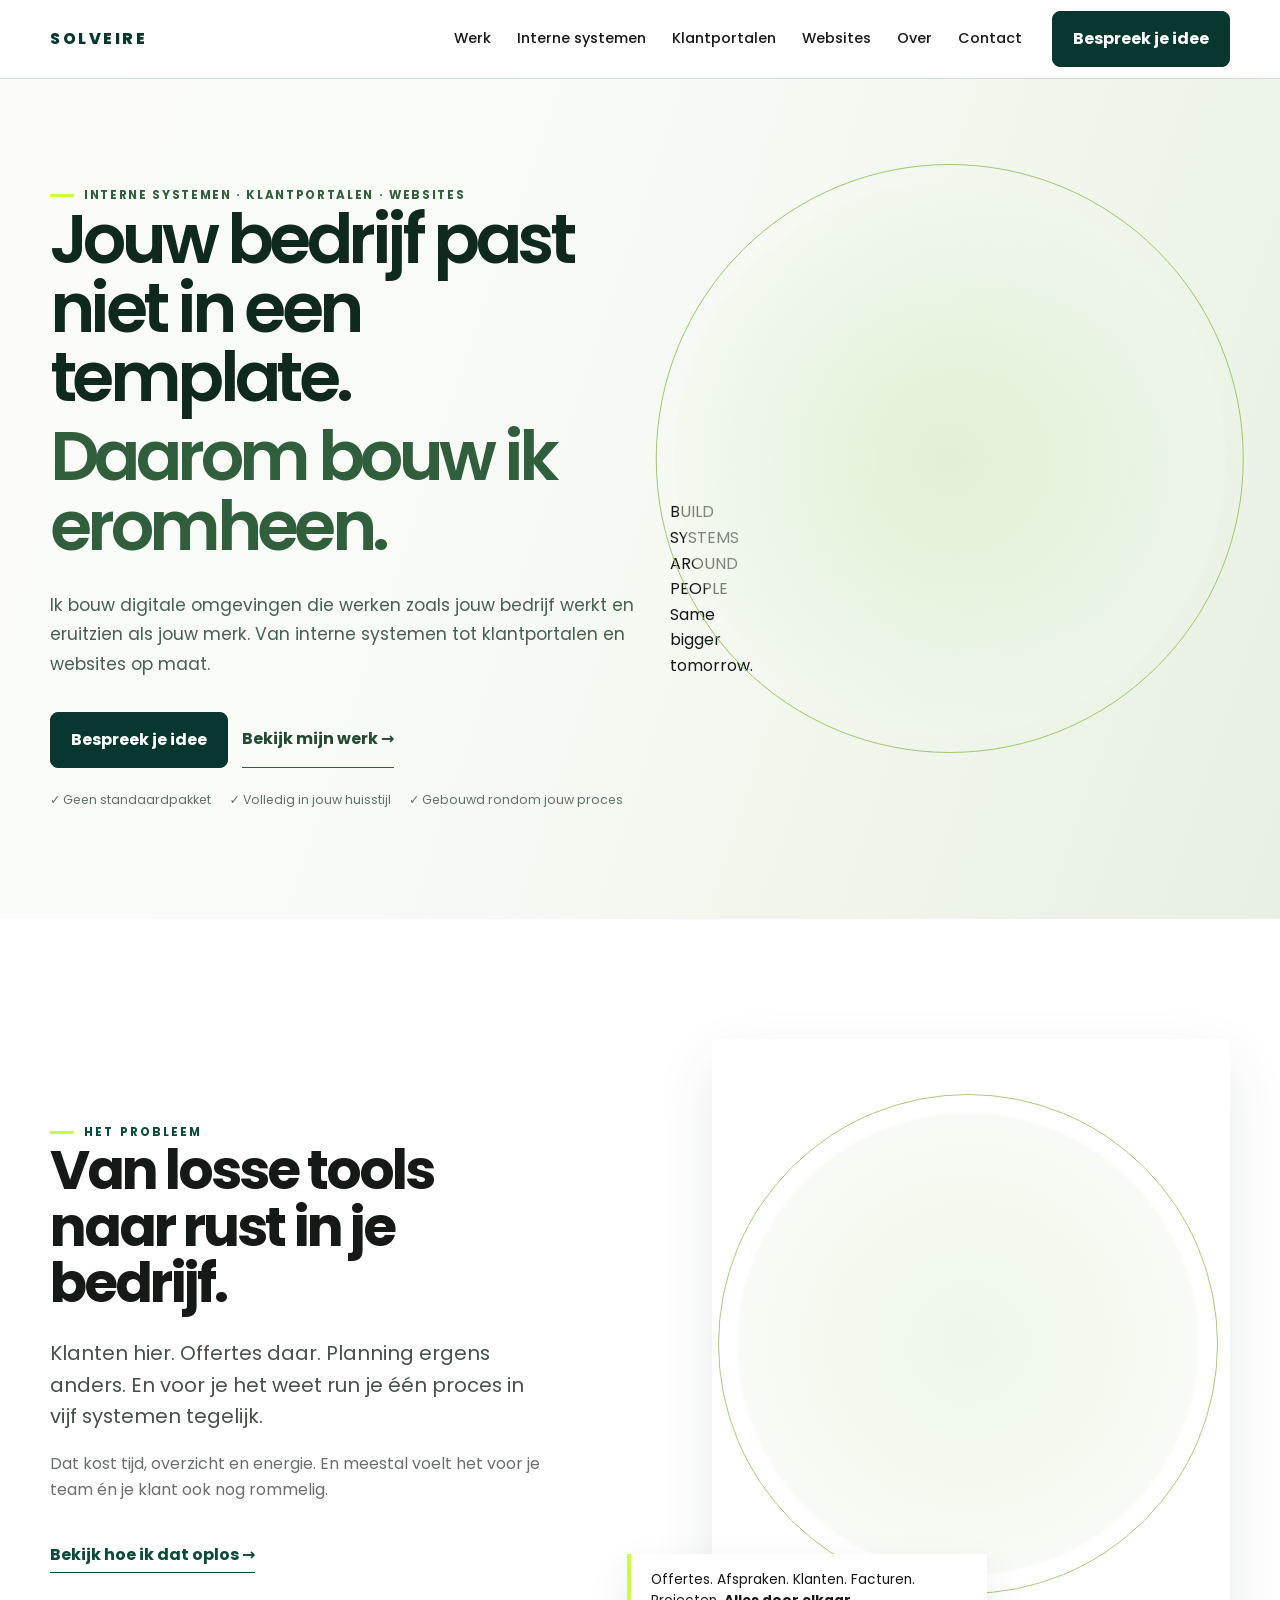
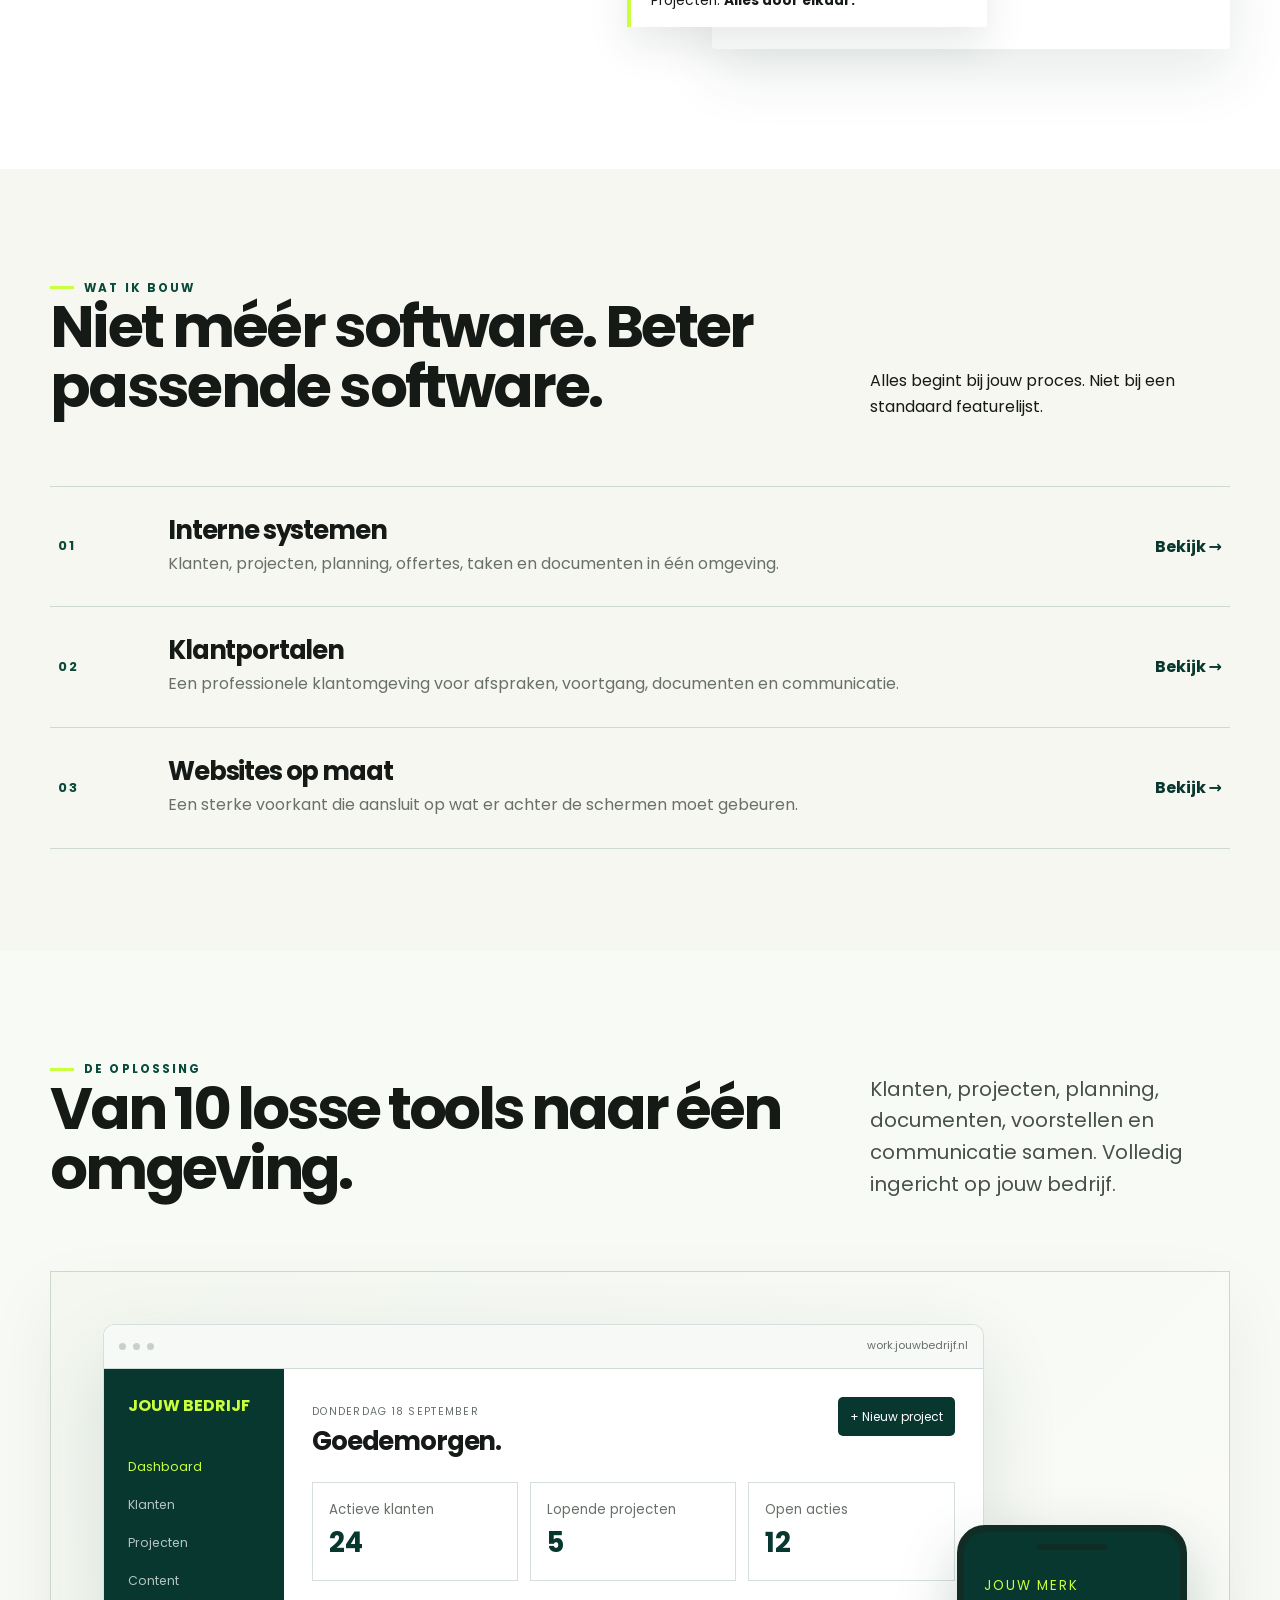
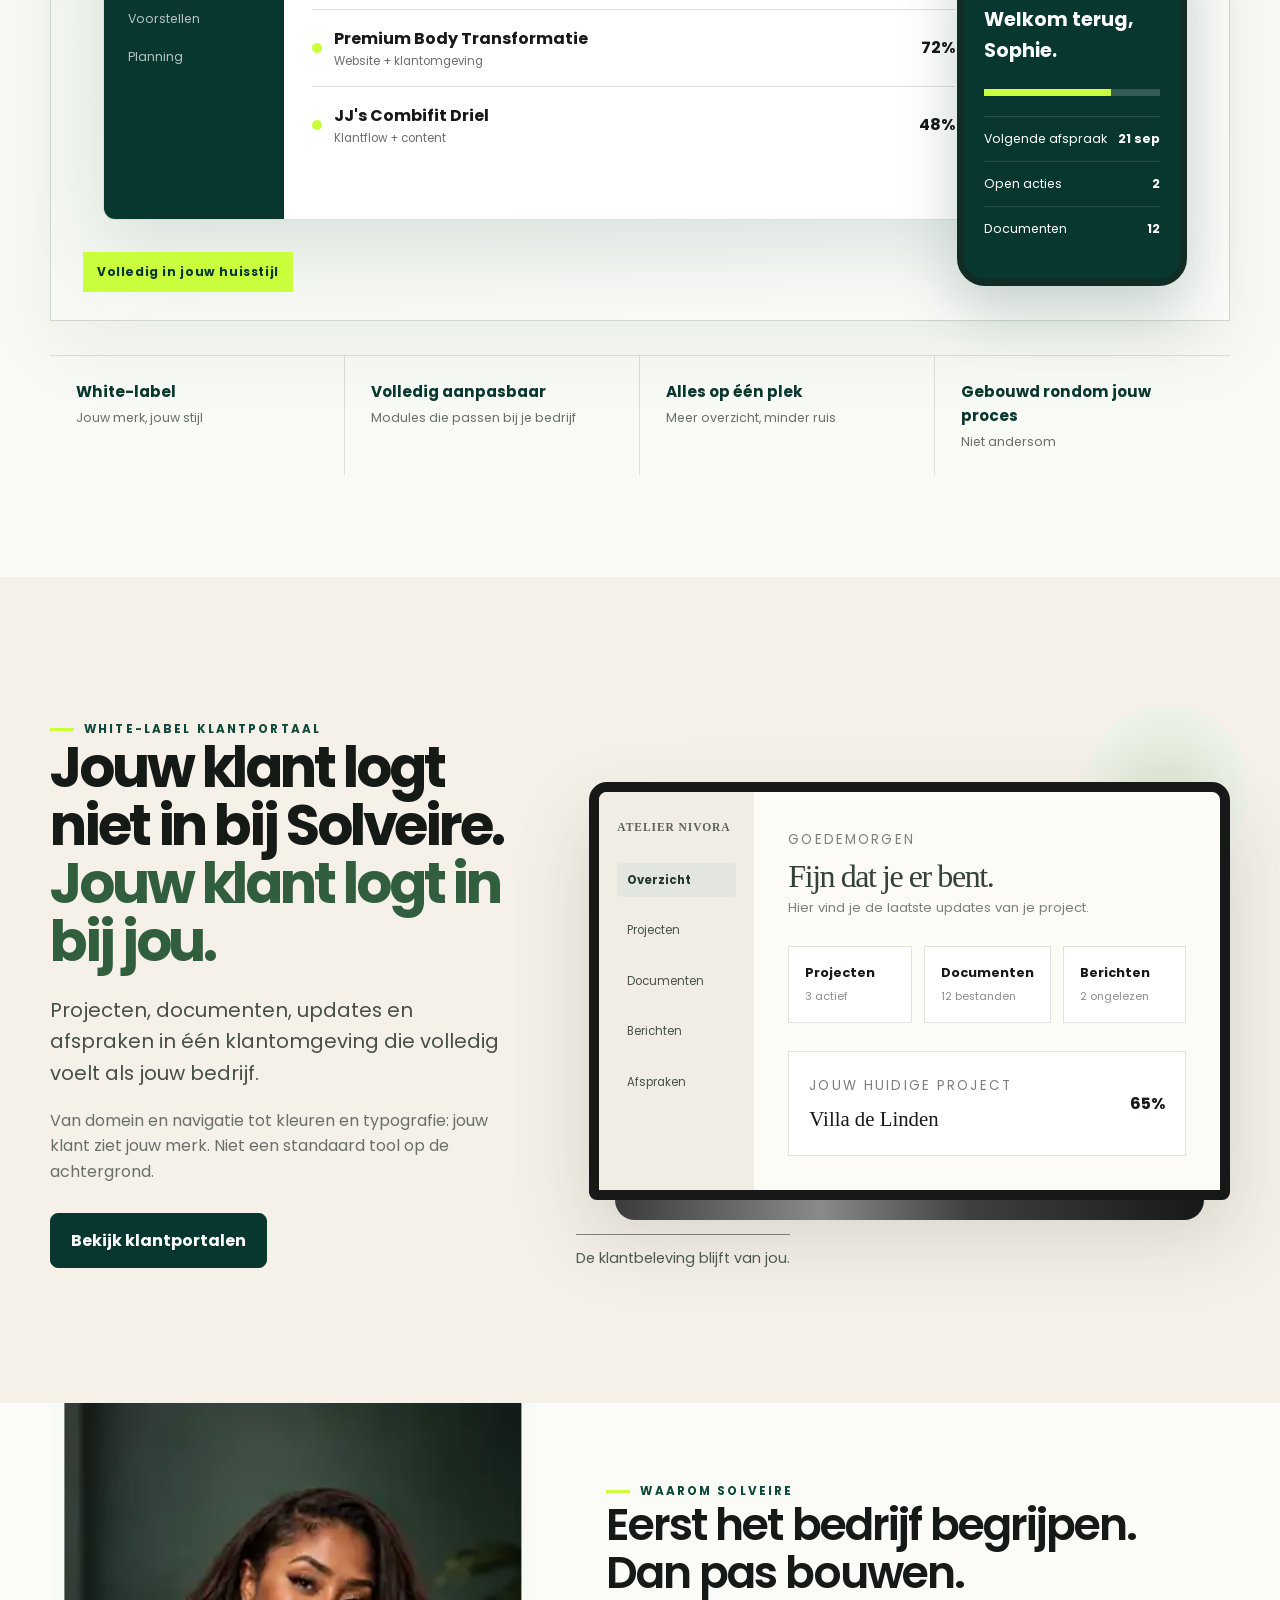
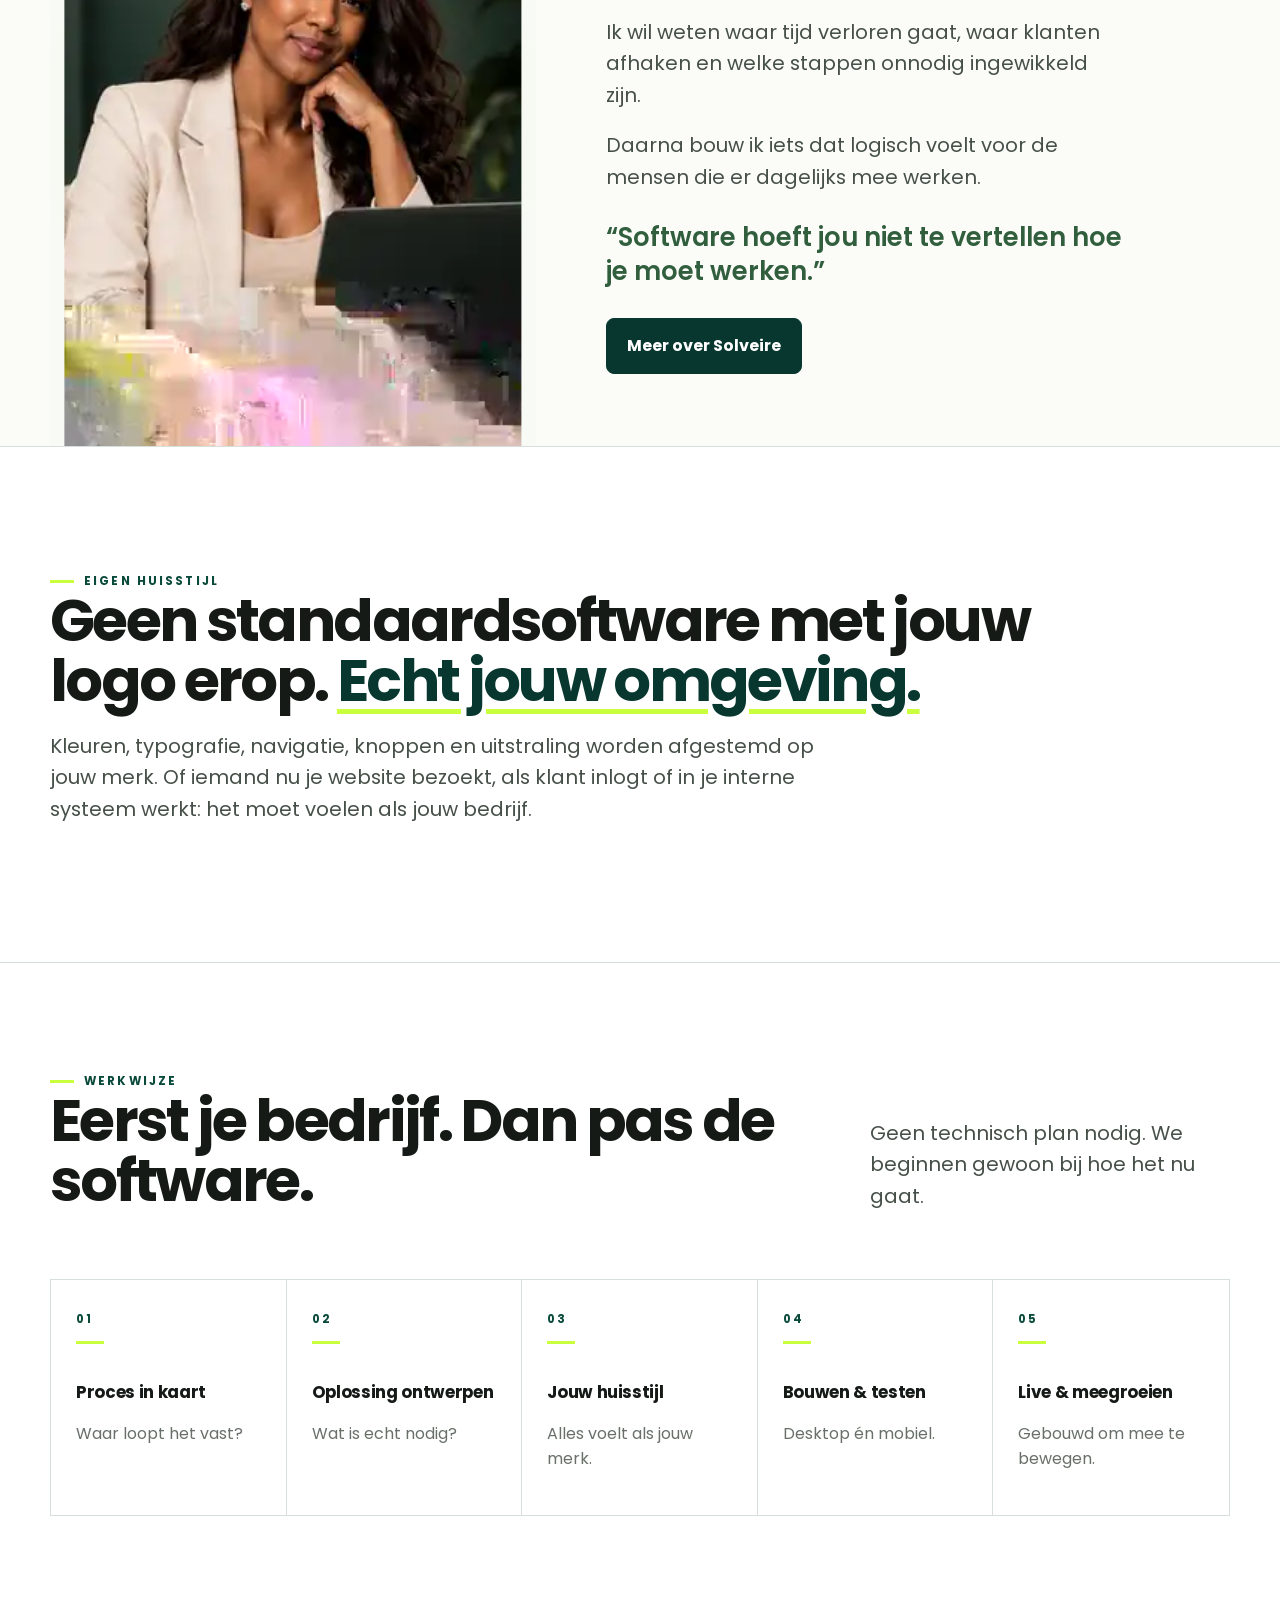
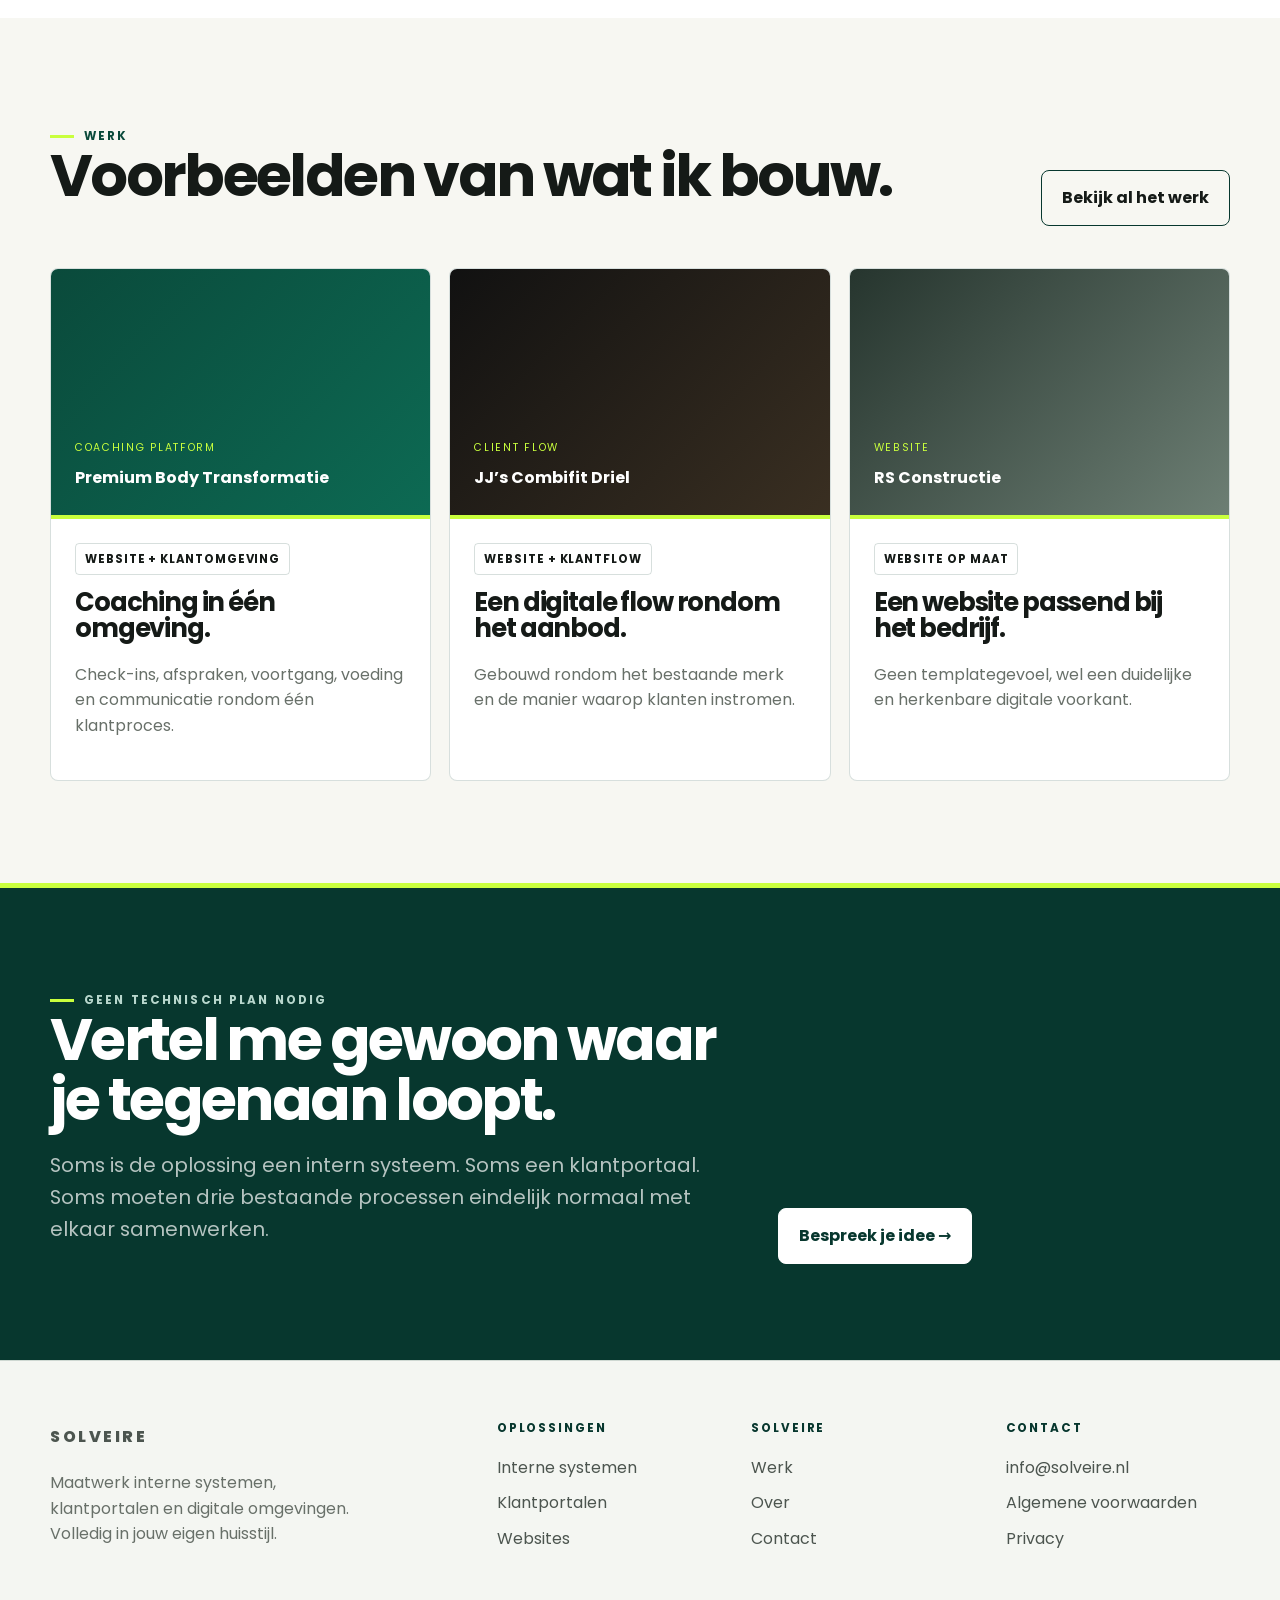
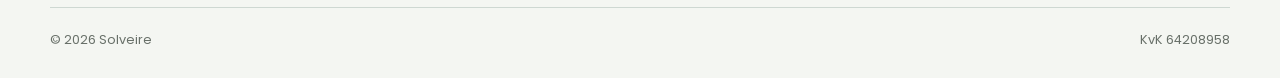
==== commit 1ff55090: "Rebuild hero around premium software reference and founder cutout" ====
--- a/index.html
+++ b/index.html
@@ -8,18 +8,16 @@
     <div class="hero-actions"><a class="btn btn-primary" href="/contact/">Bespreek je idee</a><a class="btn btn-link oldstyle-text-link" href="/werk/">Bekijk mijn werk →</a></div>
     <div class="hero-trust"><span>✓ Geen standaardpakket</span><span>✓ Volledig in jouw huisstijl</span><span>✓ Gebouwd rondom jouw proces</span></div>
   </div>
-  <div class="oldstyle-hero-visual">
+  <div class="oldstyle-hero-visual premium-hero-visual">
     <div class="oldstyle-orbit"></div>
-    <div class="oldstyle-software">
-      <div class="visual-top"><span class="dot"></span><span class="dot"></span><span class="dot"></span><span class="browser-label">portal.jouwbedrijf.nl</span></div>
-      <div class="dashboard">
-        <aside class="dash-side"><b>JOUW MERK</b><span class="active">Overzicht</span><span>Klanten</span><span>Projecten</span><span>Planning</span></aside>
-        <div class="dash-main"><div class="eyebrow">Vandaag</div><h3>Alles wat aandacht nodig heeft.</h3><div class="dash-row"><div><span class="muted">Nieuwe aanvragen</span><strong>08</strong></div><div><span class="muted">Open taken</span><strong>07</strong></div><div><span class="muted">Projecten</span><strong>05</strong></div></div></div>
-      </div>
+    <div class="premium-software-frame">
+      <img src="/assets/photos/hero-software-reference.webp" alt="Voorbeeld van een premium maatwerk dashboard">
     </div>
     <div class="oldstyle-photo-wrap"><img src="/assets/photos/hero-fullbody.webp" alt="Prescilla van Solveire"></div>
-    <div class="oldstyle-hero-note"><span>Volledig in jouw huisstijl</span></div>
+    <div class="premium-hero-sidecopy">BUILD<br>SYSTEMS<br>AROUND<br>PEOPLE<span></span></div>
+    <div class="premium-hero-signature">Same<br>bigger<br>tomorrow.</div>
   </div>
+
 </div></section>
 
 <section class="section home-problem"><div class="wrap home-problem-grid">
--- a/assets/site.css
+++ b/assets/site.css
@@ -717,3 +717,170 @@
   .portal-cards{grid-template-columns:1fr 1fr}
   .portal-cards>div:last-child{display:none}
 }
+
+/* Mobile hero final composition */
+.hero-trust{
+  display:flex;
+  flex-wrap:wrap;
+  gap:10px 18px;
+  margin-top:22px;
+  color:#607267;
+  font-size:.78rem;
+}
+.hero-trust span{display:inline-flex;align-items:center;gap:6px}
+
+@media(max-width:560px){
+  .oldstyle-hero{background:linear-gradient(180deg,#fbfcf9 0%,#f5f9f1 58%,#eaf3e5 100%)}
+  .oldstyle-hero-grid{
+    display:block;
+    min-height:auto;
+  }
+  .oldstyle-hero-copy{
+    padding:34px 0 0;
+  }
+  .oldstyle-hero-copy .eyebrow{
+    font-size:.67rem;
+    line-height:1.45;
+    letter-spacing:.13em;
+    margin-bottom:18px;
+  }
+  .oldstyle-hero-copy h1{
+    font-size:clamp(2.9rem,12.5vw,3.7rem);
+    line-height:.98;
+    letter-spacing:-.06em;
+    margin-bottom:20px;
+    max-width:100%;
+  }
+  .oldstyle-hero-copy h1 em{
+    margin-top:8px;
+    font-size:.83em;
+    line-height:1.02;
+  }
+  .oldstyle-hero-copy .lead{
+    font-size:1rem;
+    line-height:1.55;
+    max-width:95%;
+    margin:0 0 22px;
+  }
+  .oldstyle-hero-copy .lead strong{font-weight:650}
+  .hero-actions{
+    display:block;
+    margin-top:0;
+  }
+  .hero-actions .btn-primary{
+    width:100%;
+    min-height:60px;
+    border-radius:18px;
+    background:var(--lime);
+    color:var(--emerald-deep);
+    border-color:var(--lime);
+    box-shadow:none;
+    justify-content:center;
+    font-size:1rem;
+  }
+  .hero-actions .oldstyle-text-link{
+    display:inline-flex;
+    width:auto;
+    margin-top:14px;
+    padding:4px 0 5px;
+    font-size:.92rem;
+  }
+  .hero-trust{
+    display:grid;
+    grid-template-columns:1fr;
+    gap:9px;
+    margin-top:20px;
+    font-size:.8rem;
+  }
+  .oldstyle-hero-visual{
+    min-height:520px;
+    margin-top:30px;
+    position:relative;
+    overflow:hidden;
+  }
+  .oldstyle-orbit{
+    width:360px;
+    height:360px;
+    top:66px;
+    right:-88px;
+    left:auto;
+    transform:none;
+    background:radial-gradient(circle at 50% 50%,rgba(224,240,214,.75),rgba(245,250,242,.18) 68%,transparent 69%);
+    border-color:#a7ca75;
+  }
+  .oldstyle-software{
+    left:4%;
+    width:92%;
+    height:220px;
+    bottom:24px;
+    transform:none;
+    border-radius:10px;
+    box-shadow:0 22px 55px rgba(29,68,46,.11);
+    opacity:1;
+  }
+  .oldstyle-software .visual-top{
+    height:30px;
+  }
+  .oldstyle-software .dashboard{
+    grid-template-columns:82px 1fr;
+    min-height:190px;
+  }
+  .oldstyle-software .dash-side{
+    padding:11px 9px;
+    gap:5px;
+  }
+  .oldstyle-software .dash-side b{
+    font-size:.62rem;
+    margin-bottom:7px;
+  }
+  .oldstyle-software .dash-side span{
+    font-size:.56rem;
+  }
+  .oldstyle-software .dash-main{
+    padding:12px;
+  }
+  .oldstyle-software .dash-main .eyebrow{
+    font-size:.5rem;
+    margin-bottom:4px;
+  }
+  .oldstyle-software .dash-main h3{
+    font-size:1rem;
+    line-height:1.05;
+  }
+  .oldstyle-software .dash-row{
+    grid-template-columns:1fr 1fr;
+    gap:6px;
+    margin:12px 0 0;
+  }
+  .oldstyle-software .dash-row>div{
+    padding:8px;
+  }
+  .oldstyle-software .dash-row>div:last-child{display:none}
+  .oldstyle-software .dash-row span{font-size:.5rem}
+  .oldstyle-software .dash-row strong{font-size:1rem}
+  .oldstyle-photo-wrap{
+    left:auto;
+    right:-4px;
+    top:14px;
+    transform:none;
+    width:44%;
+    height:455px;
+    z-index:4;
+  }
+  .oldstyle-photo-wrap img{
+    width:100%;
+    height:100%;
+    object-fit:contain;
+    object-position:bottom right;
+    filter:drop-shadow(0 16px 20px rgba(24,56,36,.10));
+  }
+  .oldstyle-hero-note{display:none}
+}
+
+@media(max-width:390px){
+  .oldstyle-hero-copy h1{font-size:2.75rem}
+  .oldstyle-hero-visual{min-height:485px}
+  .oldstyle-photo-wrap{width:46%;height:425px}
+  .oldstyle-orbit{width:320px;height:320px;right:-82px}
+  .oldstyle-software{height:205px}
+}
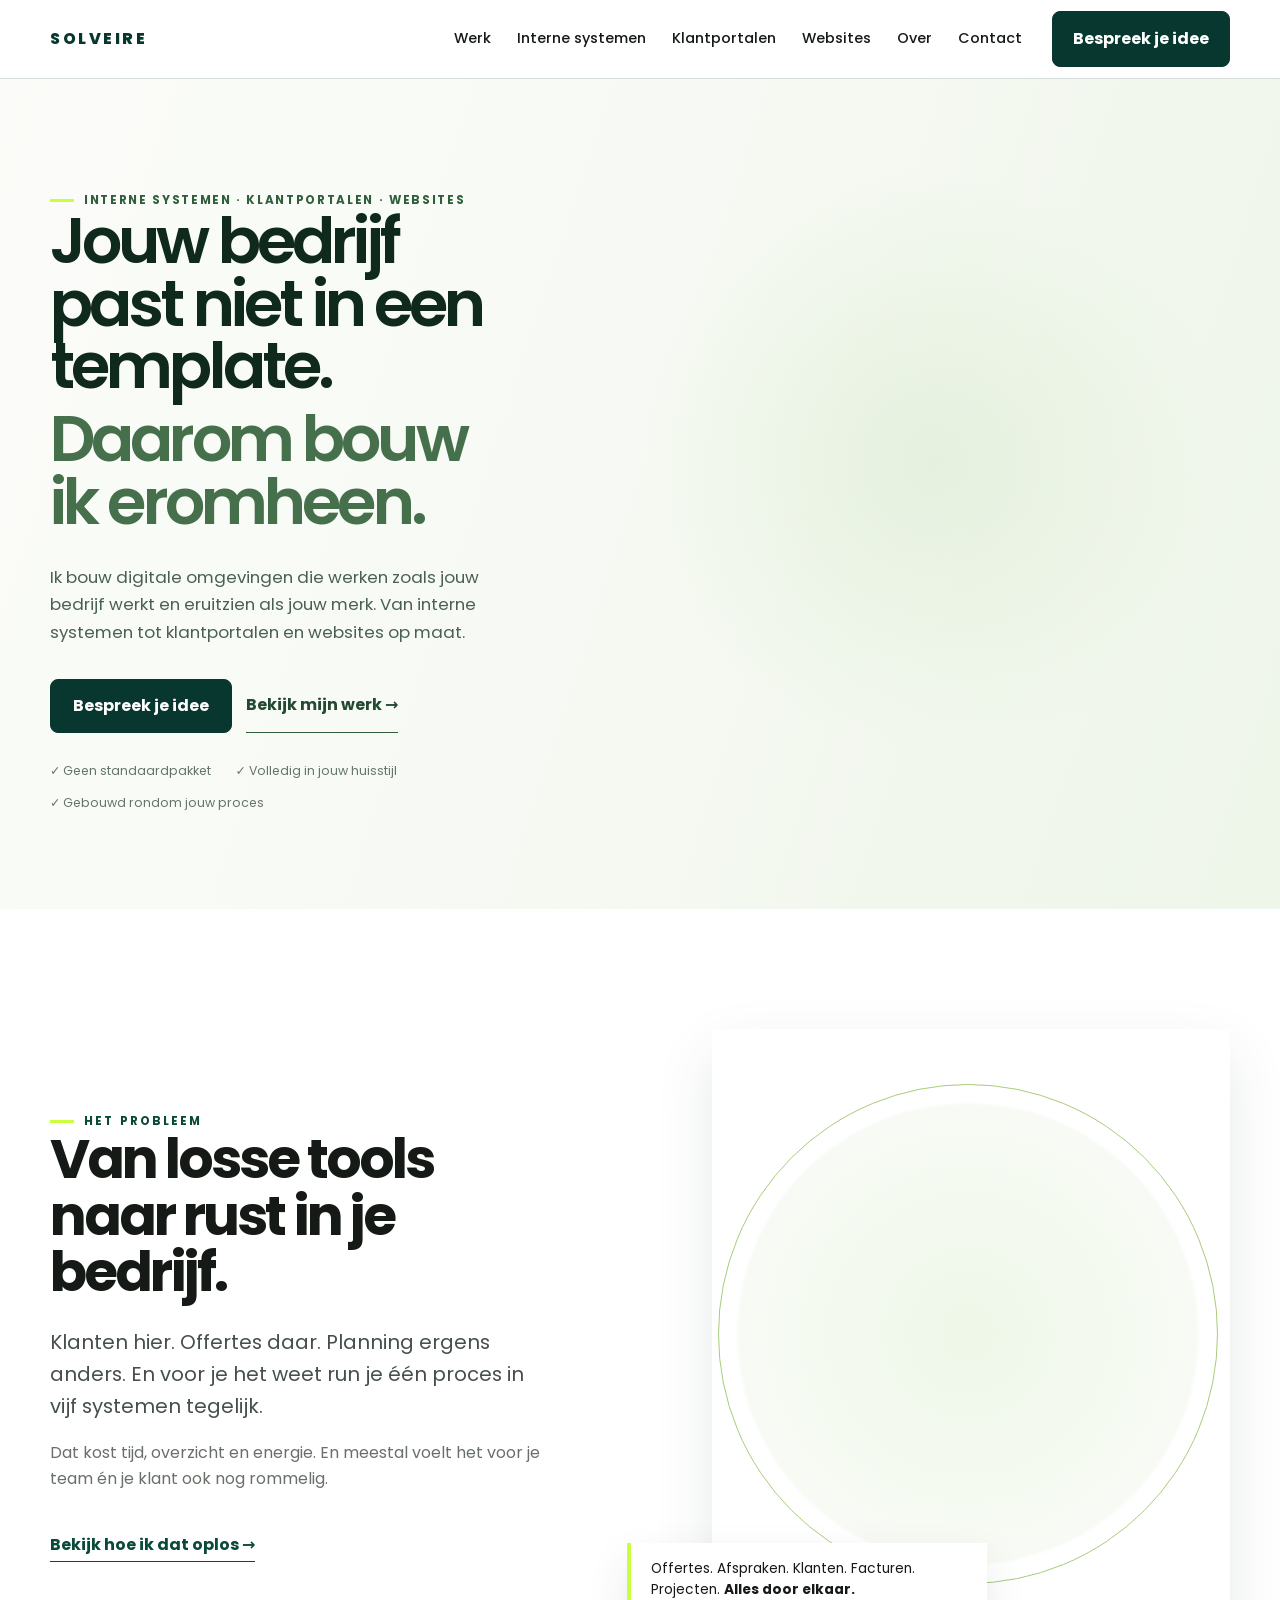
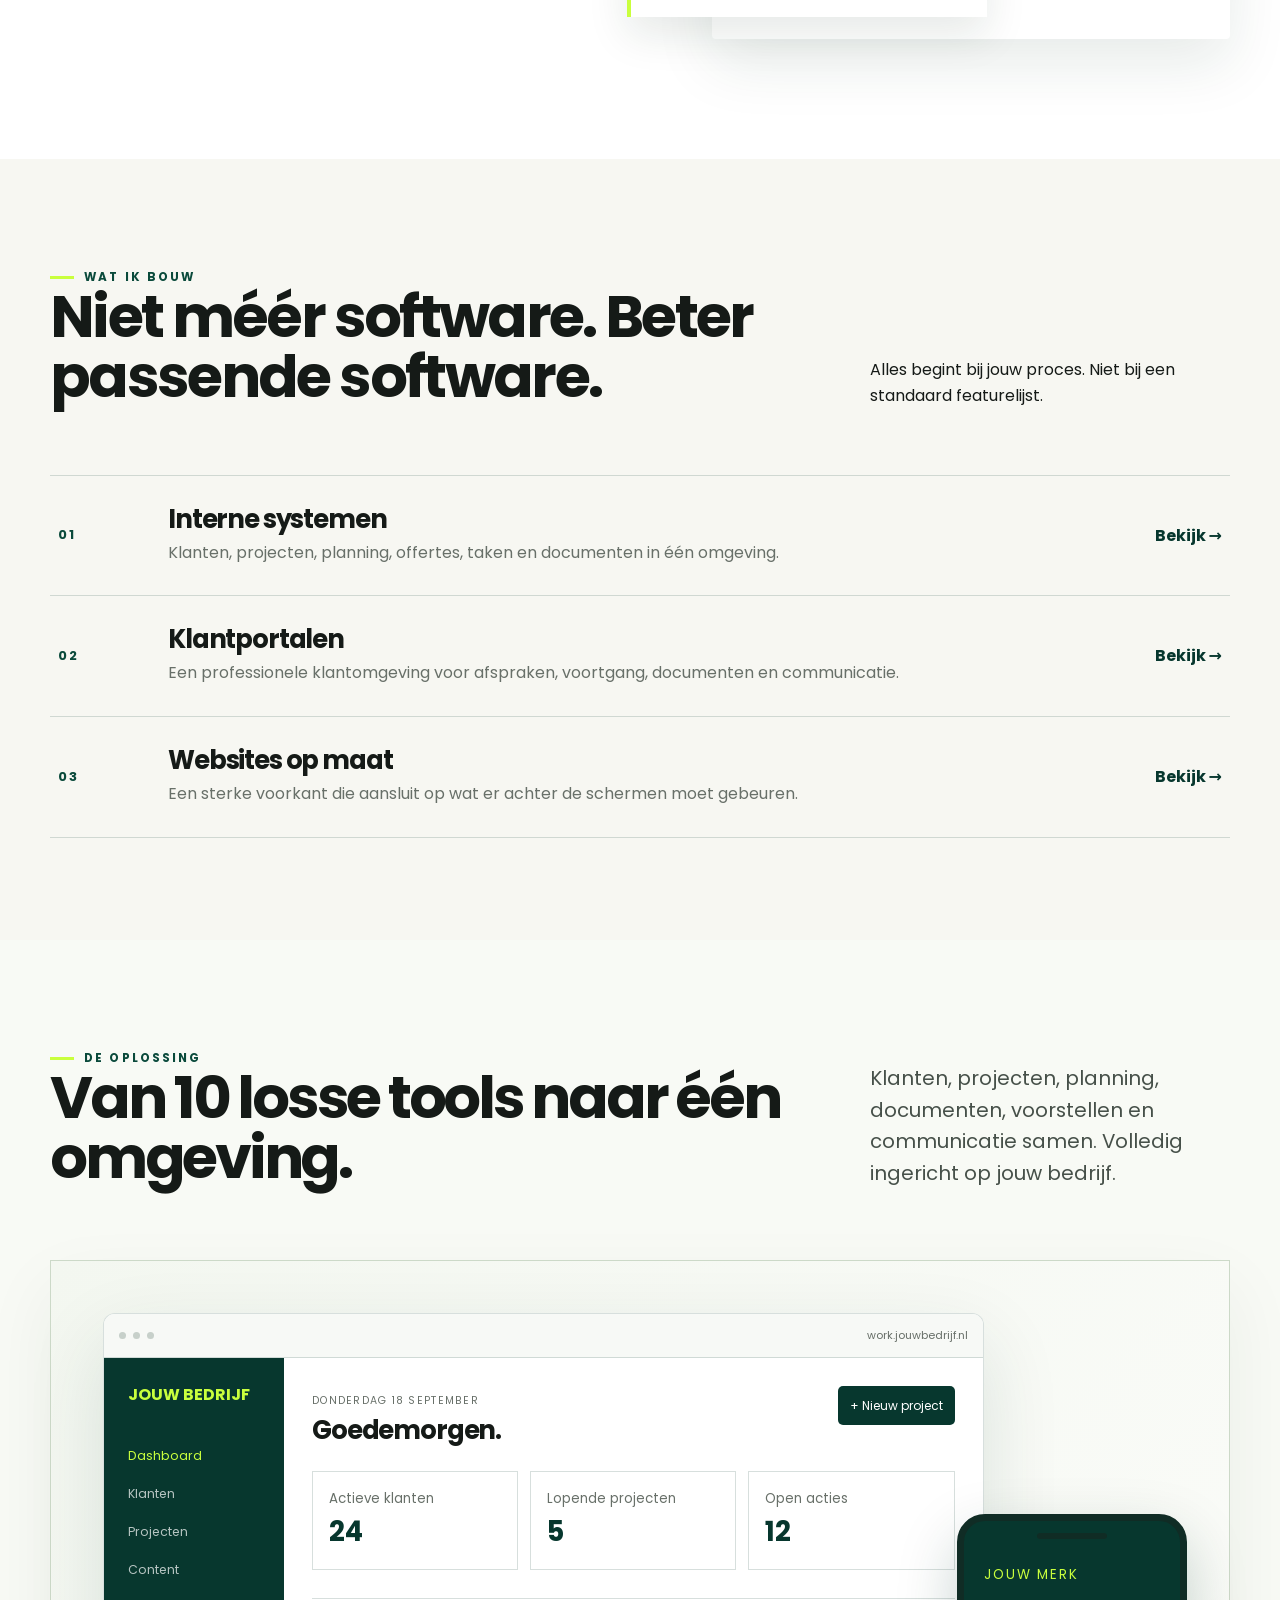
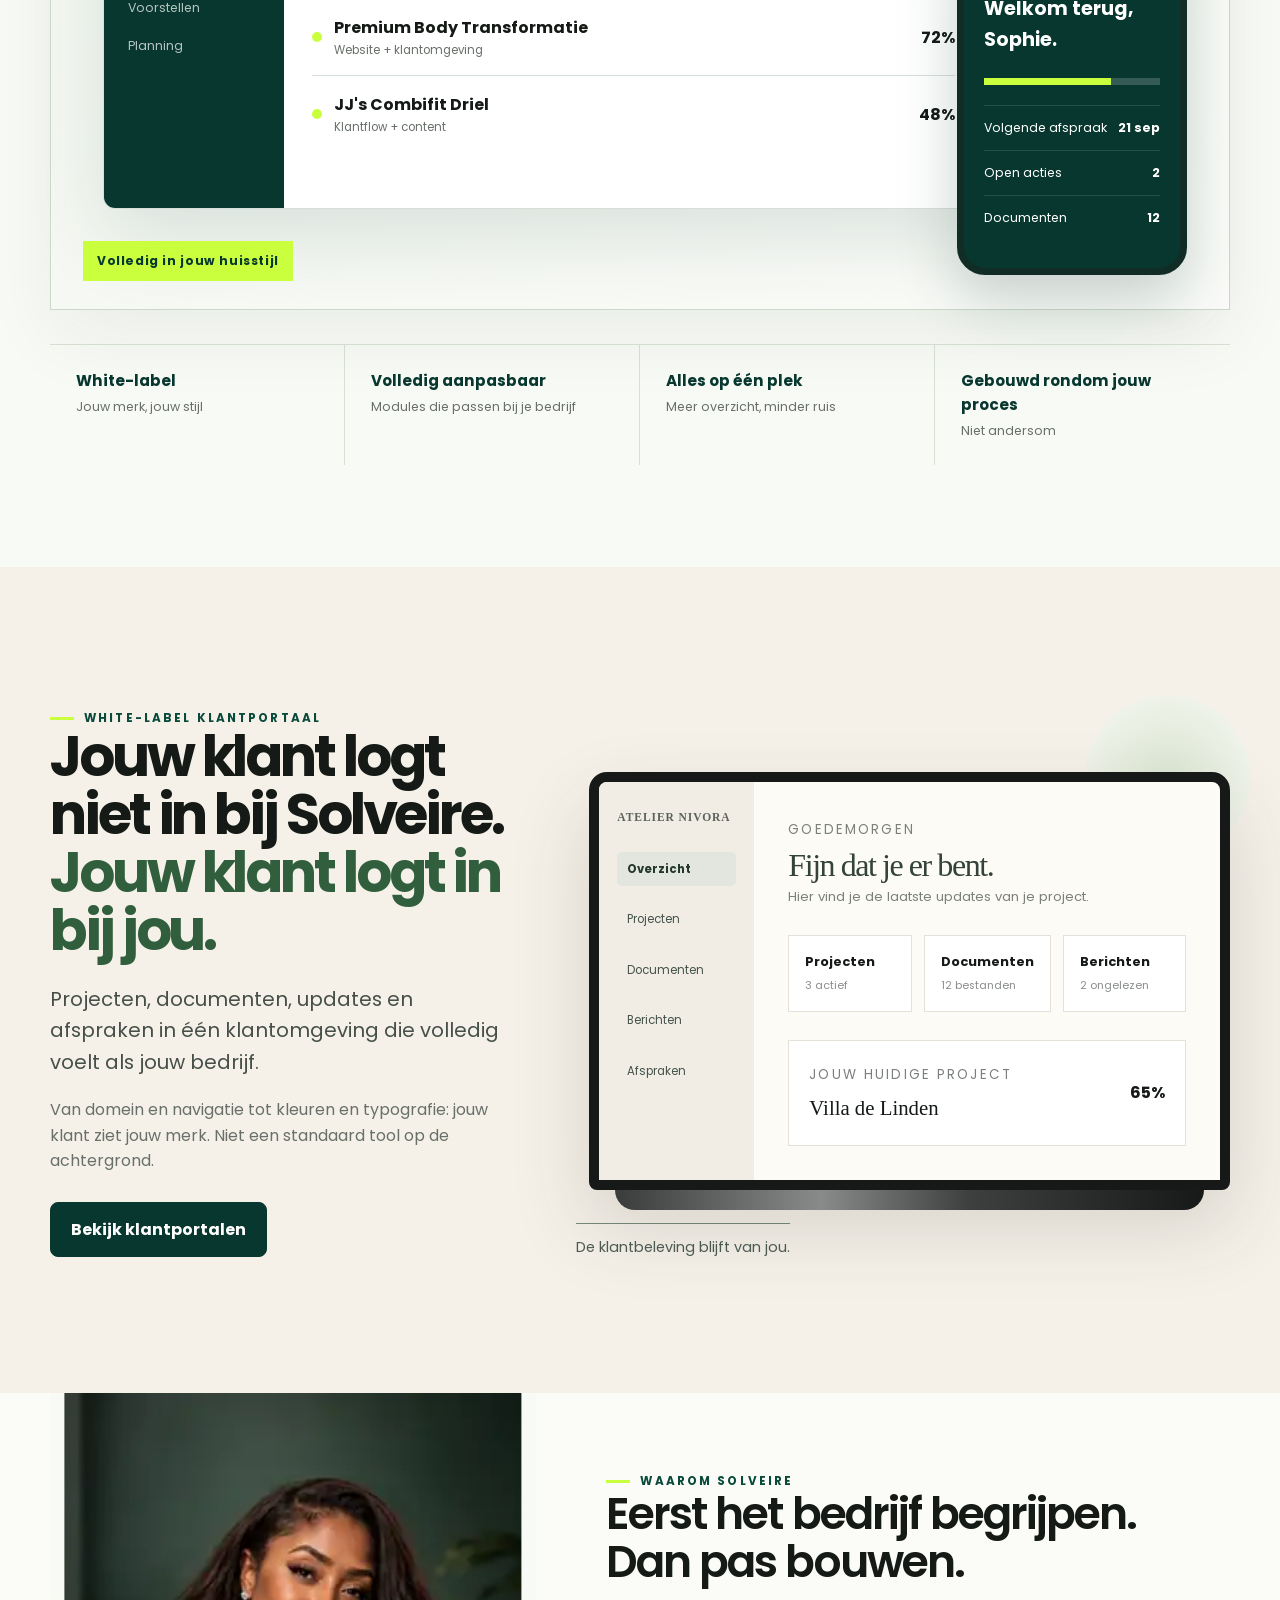
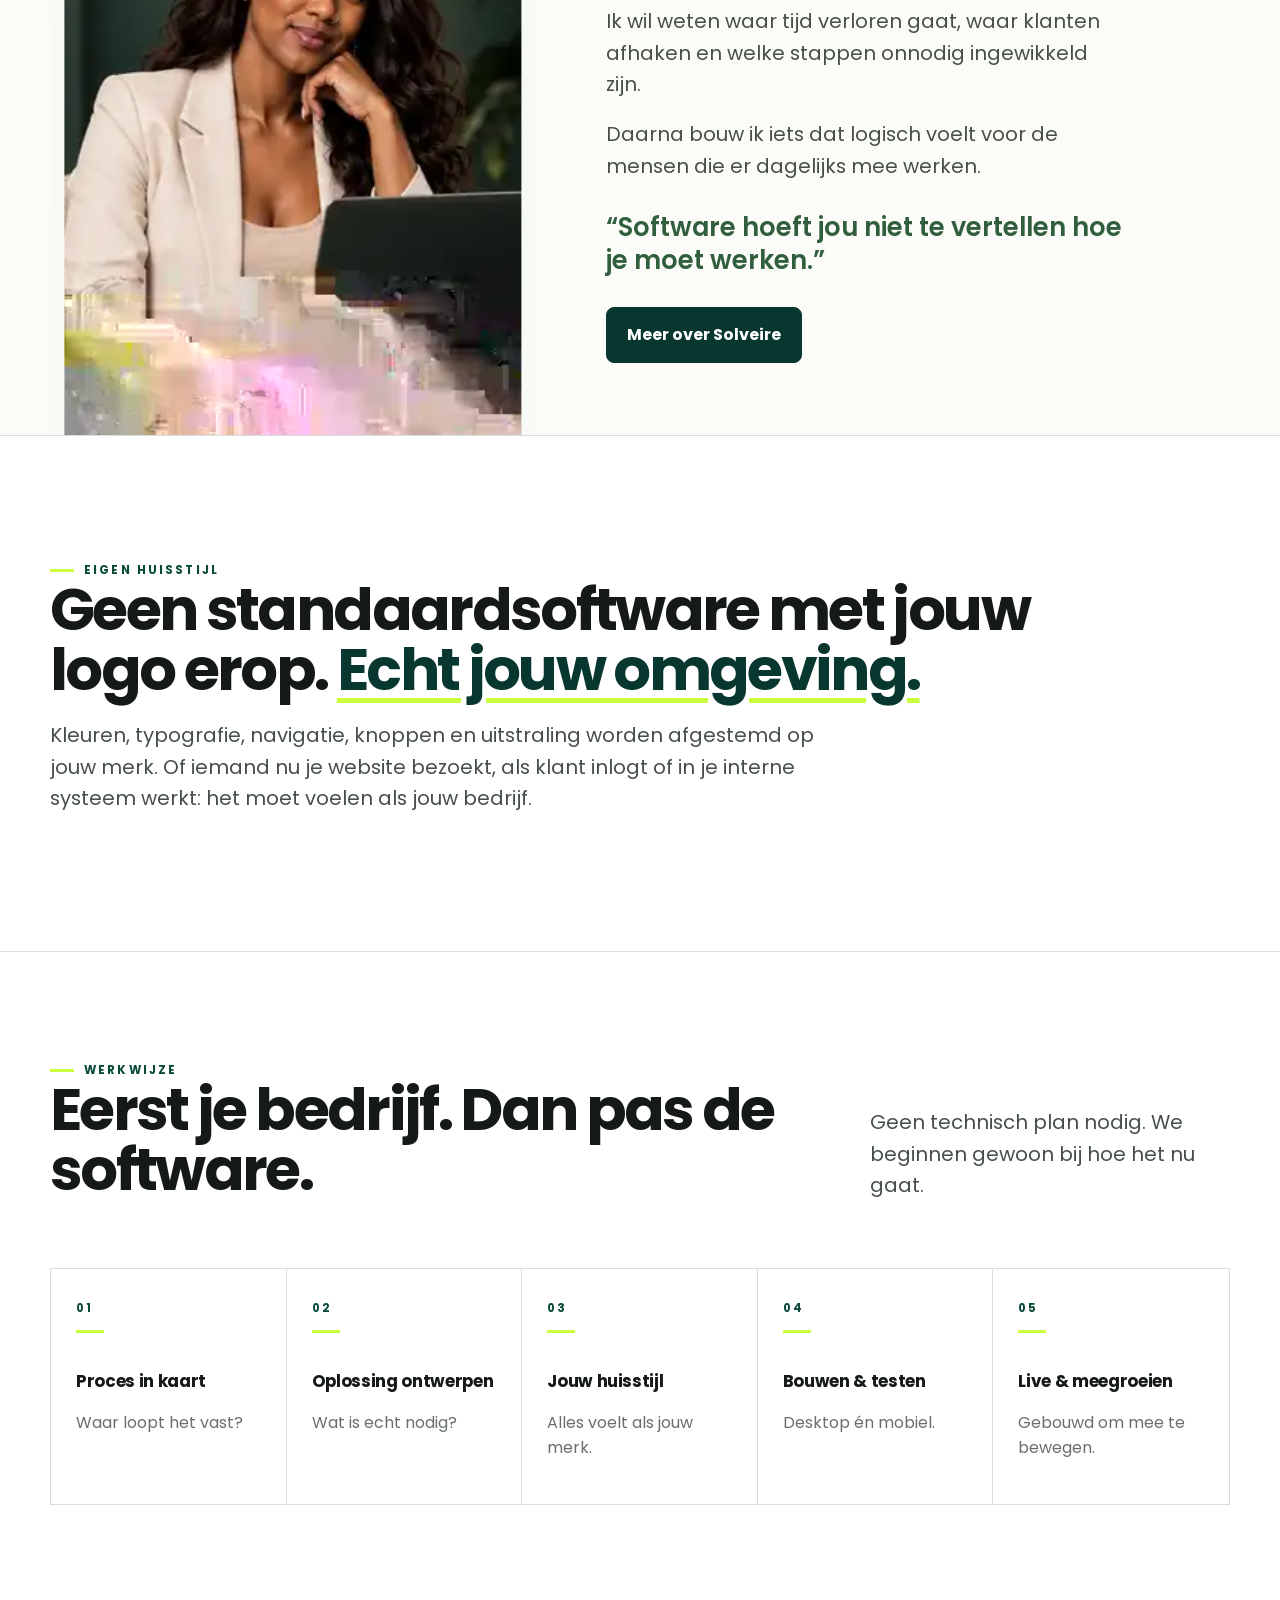
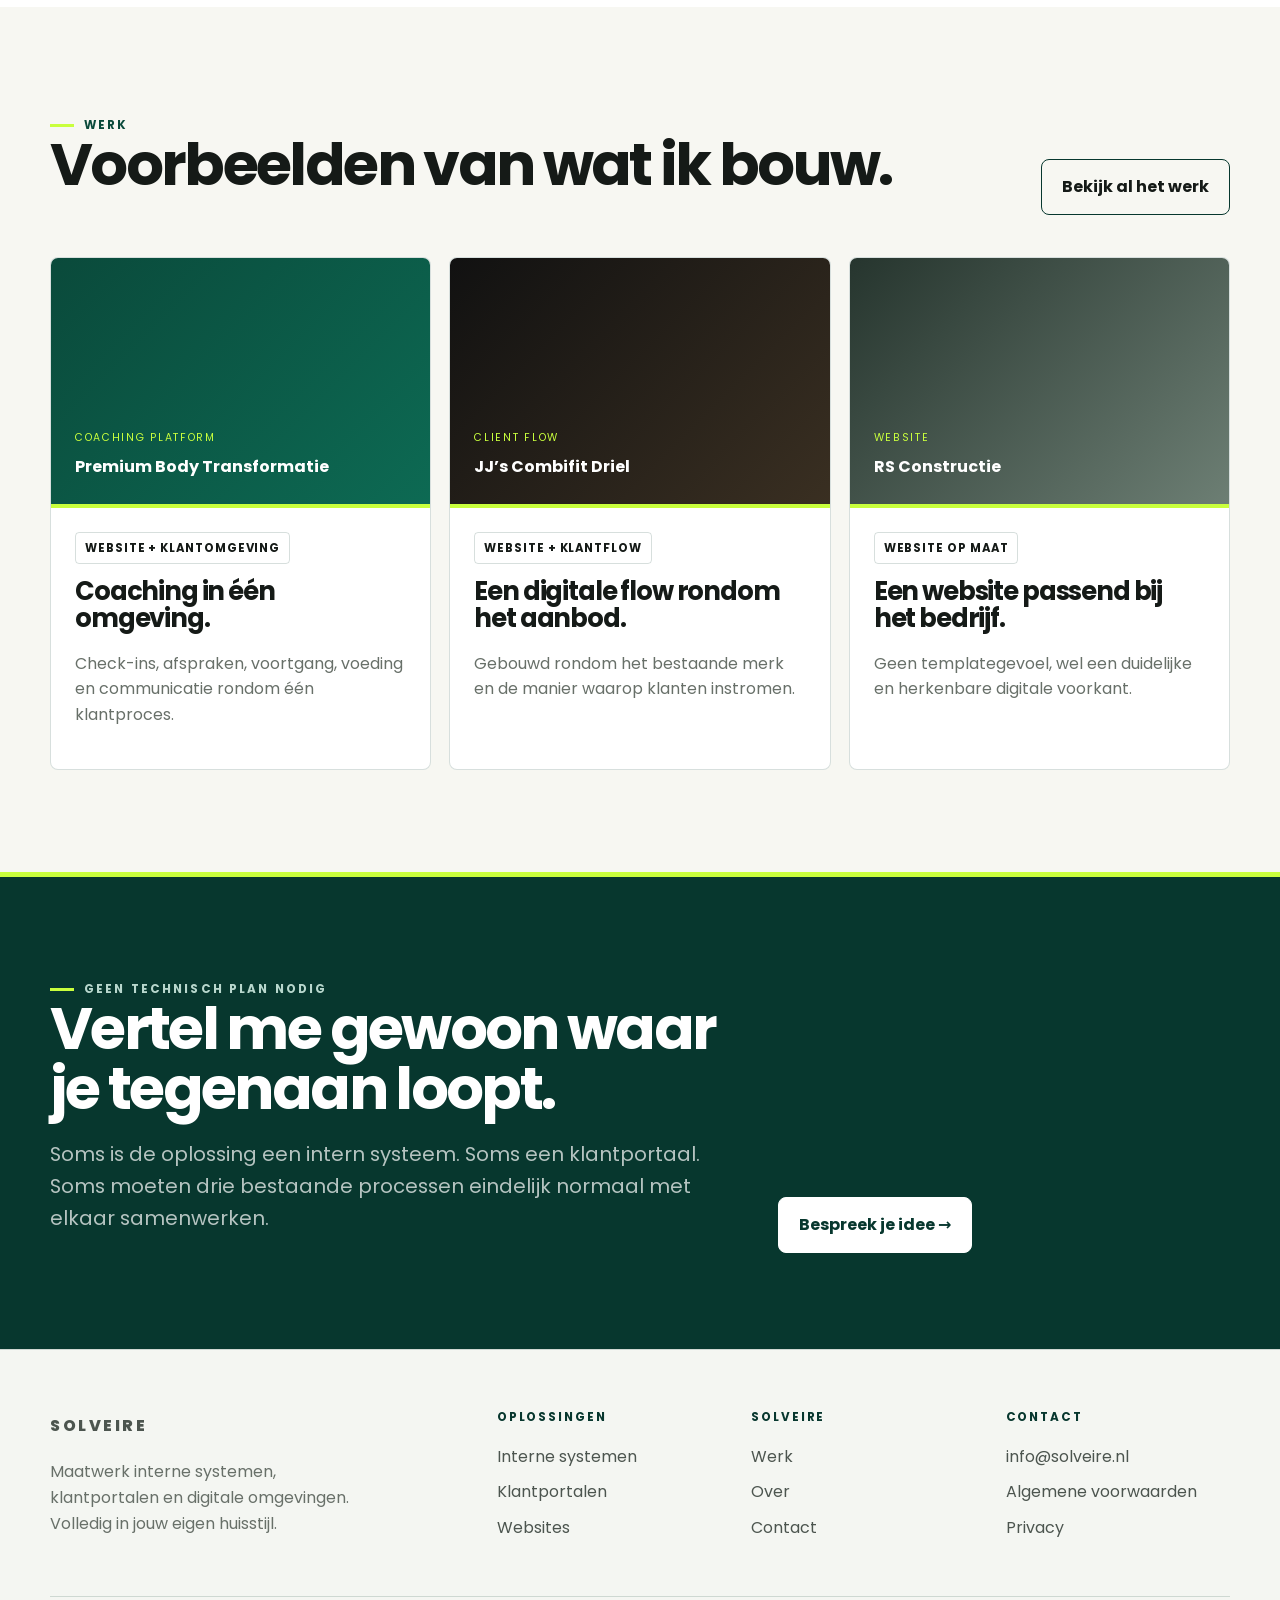
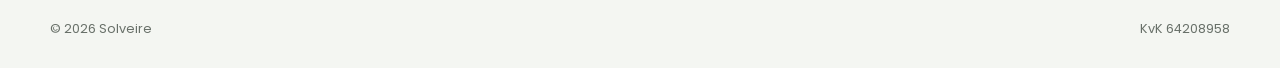
==== commit e84fc2a9: "Use approved composite artwork in homepage hero" ====
--- a/index.html
+++ b/index.html
@@ -8,14 +8,8 @@
     <div class="hero-actions"><a class="btn btn-primary" href="/contact/">Bespreek je idee</a><a class="btn btn-link oldstyle-text-link" href="/werk/">Bekijk mijn werk →</a></div>
     <div class="hero-trust"><span>✓ Geen standaardpakket</span><span>✓ Volledig in jouw huisstijl</span><span>✓ Gebouwd rondom jouw proces</span></div>
   </div>
-  <div class="oldstyle-hero-visual premium-hero-visual">
-    <div class="oldstyle-orbit"></div>
-    <div class="premium-software-frame">
-      <img src="/assets/photos/hero-software-reference.webp" alt="Voorbeeld van een premium maatwerk dashboard">
-    </div>
-    <div class="oldstyle-photo-wrap"><img src="/assets/photos/hero-fullbody.webp" alt="Prescilla van Solveire"></div>
-    <div class="premium-hero-sidecopy">BUILD<br>SYSTEMS<br>AROUND<br>PEOPLE<span></span></div>
-    <div class="premium-hero-signature">Same<br>bigger<br>tomorrow.</div>
+  <div class="oldstyle-hero-visual hero-composite-visual">
+    <img class="hero-composite-image" src="/assets/photos/hero-composite-final.webp" alt="Premium maatwerk dashboard met Prescilla van Solveire">
   </div>
 
 </div></section>
--- a/assets/site.css
+++ b/assets/site.css
@@ -884,3 +884,481 @@
   .oldstyle-orbit{width:320px;height:320px;right:-82px}
   .oldstyle-software{height:205px}
 }
+
+/* Premium reference hero rebuild */
+.oldstyle-hero{
+  background:
+    radial-gradient(circle at 73% 46%,rgba(226,239,218,.82),transparent 28%),
+    linear-gradient(108deg,#fbfcf9 0%,#f7faf4 44%,#eef5e9 100%);
+}
+.oldstyle-hero-grid{
+  grid-template-columns:minmax(0,.88fr) minmax(650px,1.12fr);
+  gap:36px;
+  min-height:720px;
+}
+.oldstyle-hero-copy{
+  padding:105px 0 96px;
+}
+.oldstyle-hero-copy h1{
+  font-family:Poppins,system-ui,sans-serif;
+  font-size:clamp(3.65rem,5vw,5.25rem);
+  line-height:.98;
+  letter-spacing:-.06em;
+  max-width:700px;
+}
+.oldstyle-hero-copy h1 em{
+  font-family:inherit;
+  font-weight:600;
+  color:#466f4c;
+}
+.oldstyle-hero-copy .lead{
+  max-width:600px;
+  font-size:1.05rem;
+  line-height:1.65;
+}
+.hero-actions .btn-primary{
+  border-radius:8px;
+  min-height:54px;
+  padding:0 22px;
+}
+.hero-trust{
+  margin-top:28px;
+  gap:12px 24px;
+}
+.hero-trust span{
+  font-size:.78rem;
+  color:#66756c;
+}
+.premium-hero-visual{
+  position:relative;
+  min-height:720px;
+  overflow:visible;
+  isolation:isolate;
+}
+.premium-hero-visual:before{
+  content:"";
+  position:absolute;
+  right:-16%;
+  bottom:-4%;
+  width:360px;
+  height:310px;
+  opacity:.16;
+  z-index:0;
+  filter:blur(5px);
+  background:
+    radial-gradient(ellipse at 20% 25%,#2c4c2f 0 12%,transparent 13%),
+    radial-gradient(ellipse at 48% 18%,#315535 0 13%,transparent 14%),
+    radial-gradient(ellipse at 70% 42%,#395f3c 0 14%,transparent 15%),
+    radial-gradient(ellipse at 38% 62%,#335736 0 15%,transparent 16%),
+    radial-gradient(ellipse at 80% 72%,#2c4c2f 0 14%,transparent 15%);
+  transform:rotate(-10deg);
+}
+.oldstyle-orbit{
+  width:590px;
+  height:590px;
+  left:auto;
+  right:40px;
+  top:50px;
+  transform:none;
+  z-index:0;
+  background:radial-gradient(circle at 50% 50%,rgba(232,243,224,.58),rgba(247,250,245,.12) 67%,transparent 68%);
+  border:1px solid #acd477;
+}
+.premium-software-frame{
+  position:absolute;
+  z-index:2;
+  left:-30px;
+  top:115px;
+  width:min(760px,80%);
+  border-radius:16px;
+  overflow:hidden;
+  box-shadow:0 34px 90px rgba(33,55,41,.18);
+  transform:rotate(-.4deg);
+  background:#f5efe7;
+  border:1px solid rgba(29,69,46,.12);
+}
+.premium-software-frame img{
+  display:block;
+  width:100%;
+  height:auto;
+}
+.oldstyle-photo-wrap{
+  z-index:4;
+  left:auto;
+  right:-12px;
+  top:62px;
+  width:37%;
+  height:610px;
+  transform:none;
+  overflow:visible;
+}
+.oldstyle-photo-wrap img{
+  width:100%;
+  height:100%;
+  object-fit:contain;
+  object-position:bottom right;
+  filter:drop-shadow(0 22px 25px rgba(31,58,40,.16));
+}
+.premium-hero-sidecopy{
+  position:absolute;
+  z-index:3;
+  right:-82px;
+  top:155px;
+  font-size:.67rem;
+  line-height:1.7;
+  letter-spacing:.28em;
+  color:#6d756e;
+  font-weight:600;
+}
+.premium-hero-sidecopy span{
+  display:block;
+  width:34px;
+  height:1px;
+  background:#6d756e;
+  margin-top:16px;
+}
+.premium-hero-signature{
+  position:absolute;
+  z-index:3;
+  right:-45px;
+  bottom:90px;
+  transform:rotate(-8deg);
+  font-family:"Brush Script MT","Segoe Script",cursive;
+  font-size:1.55rem;
+  line-height:1.05;
+  color:#263b2b;
+  opacity:.8;
+}
+.oldstyle-software{display:none!important}
+.oldstyle-hero-note{display:none!important}
+
+@media(max-width:1180px){
+  .oldstyle-hero-grid{
+    grid-template-columns:minmax(0,.9fr) minmax(560px,1.1fr);
+  }
+  .premium-software-frame{width:78%;left:-10px}
+  .oldstyle-photo-wrap{width:38%;right:0}
+  .premium-hero-sidecopy,.premium-hero-signature{display:none}
+}
+
+@media(max-width:900px){
+  .oldstyle-hero-grid{grid-template-columns:1fr}
+  .oldstyle-hero-copy{padding:68px 0 34px}
+  .premium-hero-visual{
+    min-height:600px;
+    margin-top:12px;
+  }
+  .oldstyle-orbit{
+    width:500px;
+    height:500px;
+    right:-60px;
+    top:35px;
+  }
+  .premium-software-frame{
+    left:0;
+    top:100px;
+    width:88%;
+  }
+  .oldstyle-photo-wrap{
+    width:34%;
+    height:500px;
+    right:2%;
+    top:55px;
+  }
+}
+
+@media(max-width:560px){
+  .oldstyle-hero{
+    background:linear-gradient(180deg,#fbfcf9 0%,#f8faf5 58%,#eef5e9 100%);
+  }
+  .oldstyle-hero-copy{
+    padding:36px 0 0;
+  }
+  .oldstyle-hero-copy h1{
+    font-size:clamp(2.85rem,12vw,3.55rem);
+    line-height:.98;
+    margin-bottom:18px;
+  }
+  .oldstyle-hero-copy h1 em{
+    font-size:.82em;
+    margin-top:7px;
+  }
+  .oldstyle-hero-copy .lead{
+    font-size:.98rem;
+    line-height:1.58;
+    max-width:100%;
+  }
+  .hero-actions .btn-primary{
+    width:100%;
+    min-height:58px;
+    border-radius:10px;
+  }
+  .hero-trust{
+    grid-template-columns:1fr;
+    gap:8px;
+    margin-top:18px;
+  }
+  .premium-hero-visual{
+    min-height:520px;
+    margin-top:28px;
+    overflow:hidden;
+  }
+  .oldstyle-orbit{
+    width:370px;
+    height:370px;
+    right:-105px;
+    top:40px;
+  }
+  .premium-software-frame{
+    left:3%;
+    top:115px;
+    width:88%;
+    border-radius:10px;
+    transform:none;
+    box-shadow:0 24px 55px rgba(33,55,41,.14);
+  }
+  .oldstyle-photo-wrap{
+    width:39%;
+    height:410px;
+    right:-2px;
+    top:58px;
+  }
+  .oldstyle-photo-wrap img{
+    object-position:bottom right;
+  }
+}
+
+@media(max-width:390px){
+  .premium-hero-visual{min-height:485px}
+  .premium-software-frame{top:110px;width:90%}
+  .oldstyle-photo-wrap{width:42%;height:385px}
+  .oldstyle-orbit{width:330px;height:330px;right:-98px}
+}
+
+/* Hero reference asset final tune */
+.premium-hero-visual:before{display:none!important}
+.premium-hero-signature{display:none!important}
+.premium-hero-sidecopy{
+  right:-58px;
+  top:145px;
+  color:#5d665f;
+  opacity:.78;
+}
+.premium-software-frame{
+  left:-18px;
+  top:108px;
+  width:min(790px,82%);
+  border-radius:14px;
+  overflow:hidden;
+  background:#f7f2ea;
+  border:1px solid rgba(54,45,36,.10);
+  box-shadow:0 32px 80px rgba(37,50,41,.15);
+}
+.premium-software-frame img{
+  width:100%;
+  height:auto;
+  display:block;
+  object-fit:cover;
+}
+.oldstyle-photo-wrap{
+  right:-20px;
+  top:82px;
+  width:35%;
+  height:590px;
+  z-index:4;
+}
+.oldstyle-photo-wrap img{
+  object-fit:contain;
+  object-position:bottom right;
+  filter:drop-shadow(0 20px 24px rgba(28,46,35,.14));
+}
+.oldstyle-orbit{
+  right:20px;
+  top:42px;
+  width:610px;
+  height:610px;
+  opacity:.85;
+}
+@media(max-width:1180px){
+  .premium-software-frame{width:80%;left:-8px}
+  .oldstyle-photo-wrap{width:36%;right:-8px}
+}
+@media(max-width:900px){
+  .premium-software-frame{
+    width:86%;
+    left:0;
+    top:95px;
+  }
+  .oldstyle-photo-wrap{
+    width:34%;
+    right:0;
+    top:70px;
+    height:500px;
+  }
+}
+@media(max-width:560px){
+  .premium-hero-visual{min-height:500px}
+  .premium-software-frame{
+    width:91%;
+    left:0;
+    top:125px;
+    border-radius:10px;
+  }
+  .oldstyle-photo-wrap{
+    width:40%;
+    right:-3px;
+    top:68px;
+    height:405px;
+  }
+  .oldstyle-orbit{
+    width:360px;
+    height:360px;
+    right:-105px;
+    top:48px;
+  }
+}
+
+/* Hero visual visibility correction */
+.premium-software-frame{
+  left:-10px;
+  top:102px;
+  width:min(800px,84%);
+  background:#f5efe7;
+  border-radius:16px;
+  overflow:hidden;
+  box-shadow:0 30px 70px rgba(37,50,41,.16);
+}
+.premium-software-frame img{
+  display:block!important;
+  width:100%!important;
+  height:auto!important;
+  object-fit:cover!important;
+  opacity:1!important;
+  visibility:visible!important;
+}
+.oldstyle-photo-wrap{
+  right:-8px;
+  top:56px;
+  width:43%;
+  height:630px;
+  z-index:5;
+}
+.oldstyle-photo-wrap img{
+  display:block!important;
+  width:100%!important;
+  height:100%!important;
+  object-fit:contain!important;
+  object-position:bottom right!important;
+  opacity:1!important;
+  visibility:visible!important;
+  filter:drop-shadow(0 22px 28px rgba(28,46,35,.16));
+}
+.oldstyle-orbit{
+  right:10px;
+  top:38px;
+  width:620px;
+  height:620px;
+}
+@media(max-width:1180px){
+  .premium-software-frame{width:82%;left:-4px}
+  .oldstyle-photo-wrap{width:42%;height:590px;right:-4px}
+}
+@media(max-width:900px){
+  .premium-hero-visual{min-height:590px}
+  .premium-software-frame{width:88%;left:0;top:110px}
+  .oldstyle-photo-wrap{width:40%;height:500px;right:0;top:70px}
+}
+@media(max-width:560px){
+  .premium-hero-visual{min-height:520px}
+  .premium-software-frame{width:92%;left:0;top:130px}
+  .oldstyle-photo-wrap{width:46%;height:430px;right:-6px;top:66px}
+  .oldstyle-orbit{width:365px;height:365px;right:-105px;top:48px}
+}
+
+/* Mobile hero banner integration */
+@media(max-width:560px){
+  .oldstyle-hero{
+    overflow:hidden;
+  }
+
+  .oldstyle-hero-copy{
+    position:relative;
+    z-index:6;
+    padding:30px 0 6px;
+  }
+
+  .oldstyle-hero-copy h1{
+    margin-bottom:16px;
+  }
+
+  .oldstyle-hero-copy .lead{
+    margin-bottom:18px;
+  }
+
+  .hero-actions{
+    margin-bottom:0;
+  }
+
+  .hero-trust{
+    margin-top:16px;
+    margin-bottom:0;
+  }
+
+  .premium-hero-visual{
+    min-height:430px;
+    margin-top:-8px;
+    overflow:hidden;
+  }
+
+  .oldstyle-orbit{
+    width:335px;
+    height:335px;
+    right:-92px;
+    top:6px;
+  }
+
+  .premium-software-frame{
+    width:90%;
+    left:-2%;
+    top:72px;
+    border-radius:12px;
+    box-shadow:0 22px 50px rgba(37,50,41,.14);
+  }
+
+  .oldstyle-photo-wrap{
+    width:42%;
+    height:355px;
+    right:-2px;
+    top:34px;
+    z-index:5;
+  }
+
+  .oldstyle-photo-wrap img{
+    object-position:bottom right!important;
+  }
+}
+
+@media(max-width:390px){
+  .premium-hero-visual{
+    min-height:400px;
+    margin-top:-4px;
+  }
+
+  .oldstyle-orbit{
+    width:305px;
+    height:305px;
+    right:-88px;
+    top:8px;
+  }
+
+  .premium-software-frame{
+    width:91%;
+    top:68px;
+  }
+
+  .oldstyle-photo-wrap{
+    width:44%;
+    height:330px;
+    top:32px;
+  }
+}
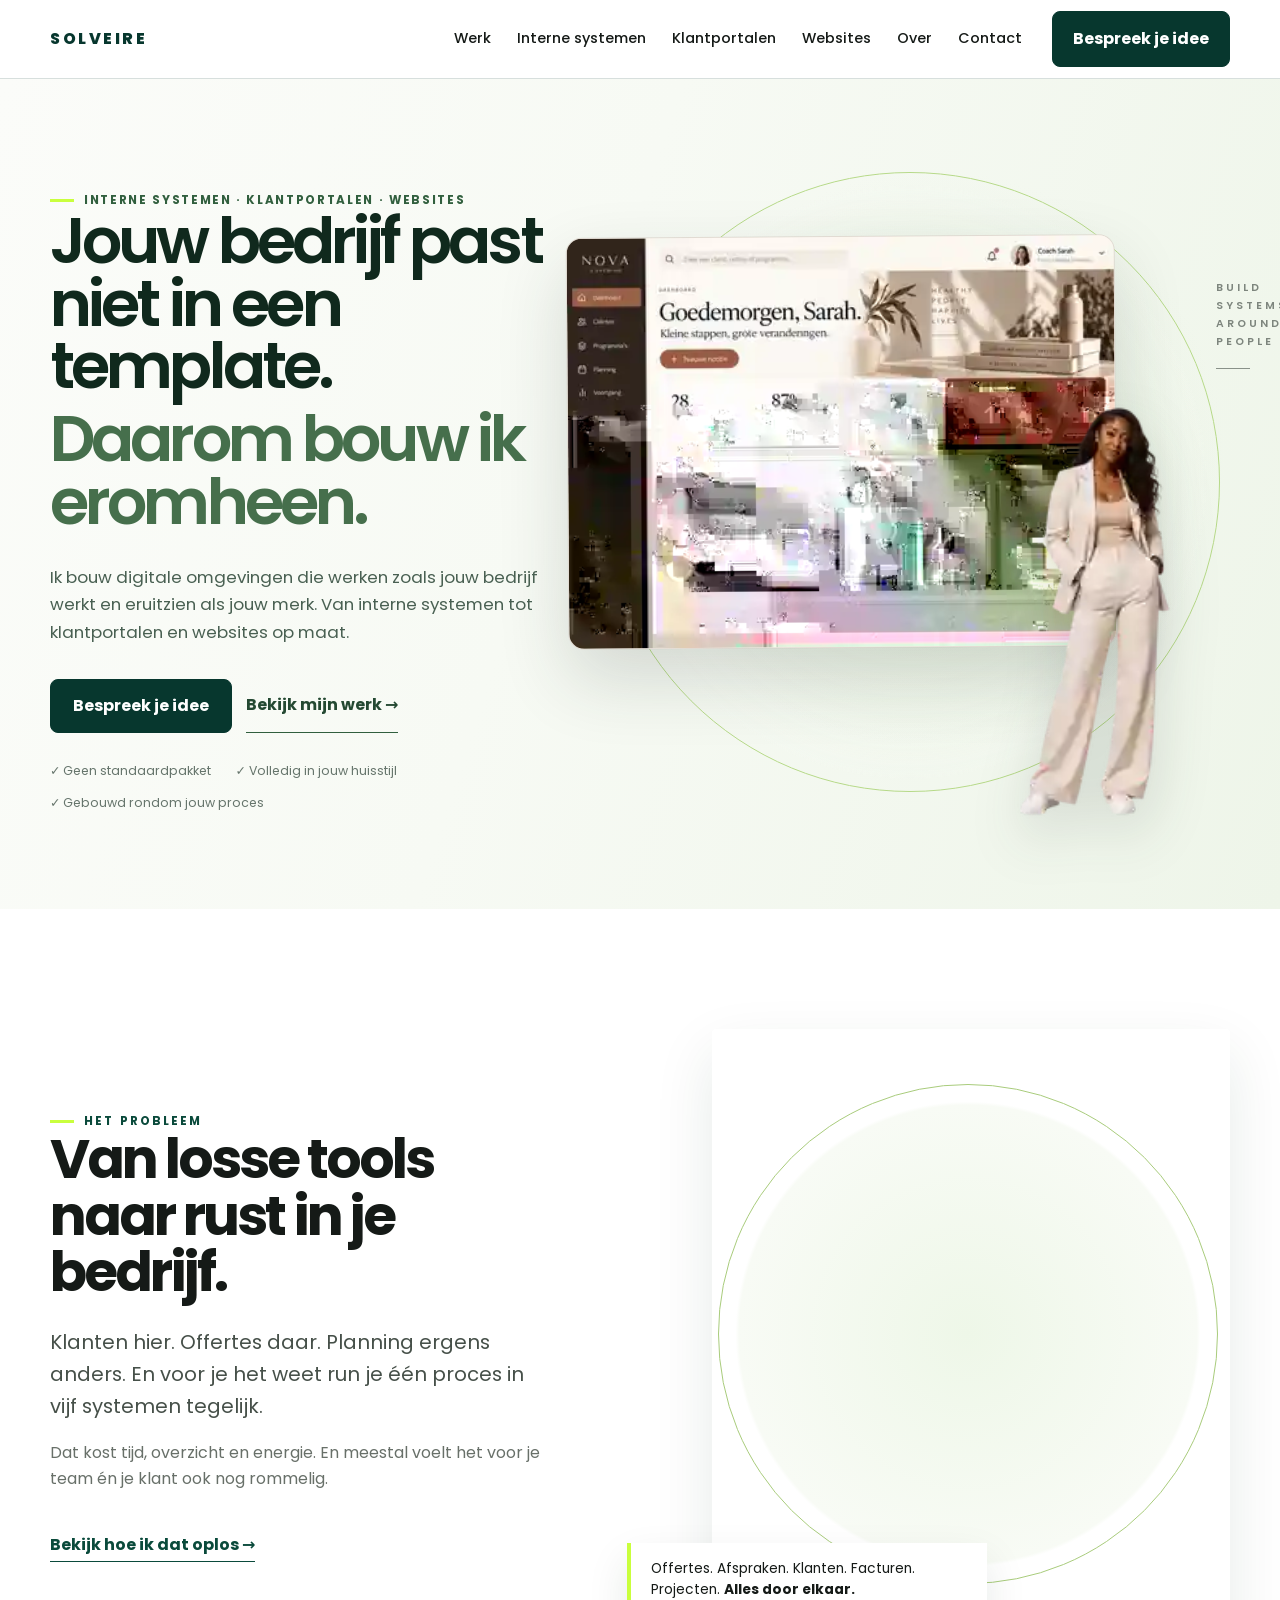
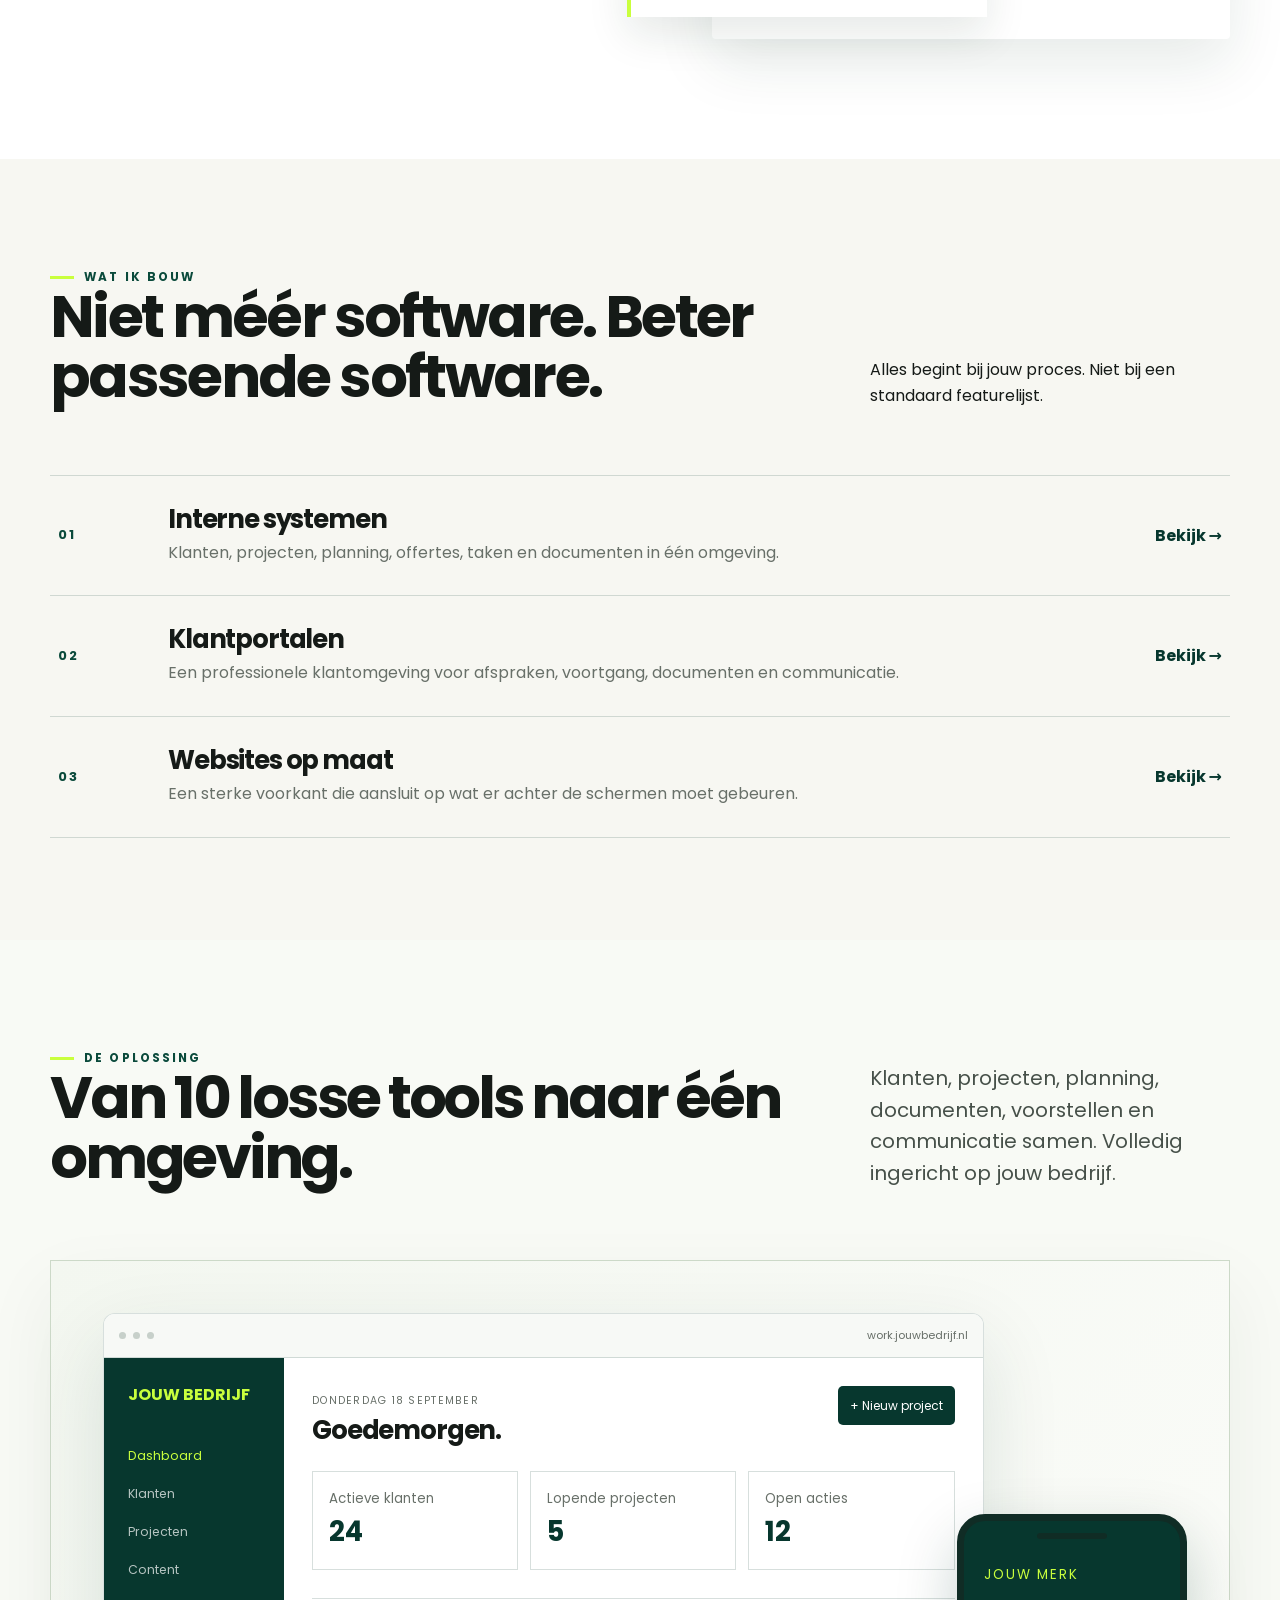
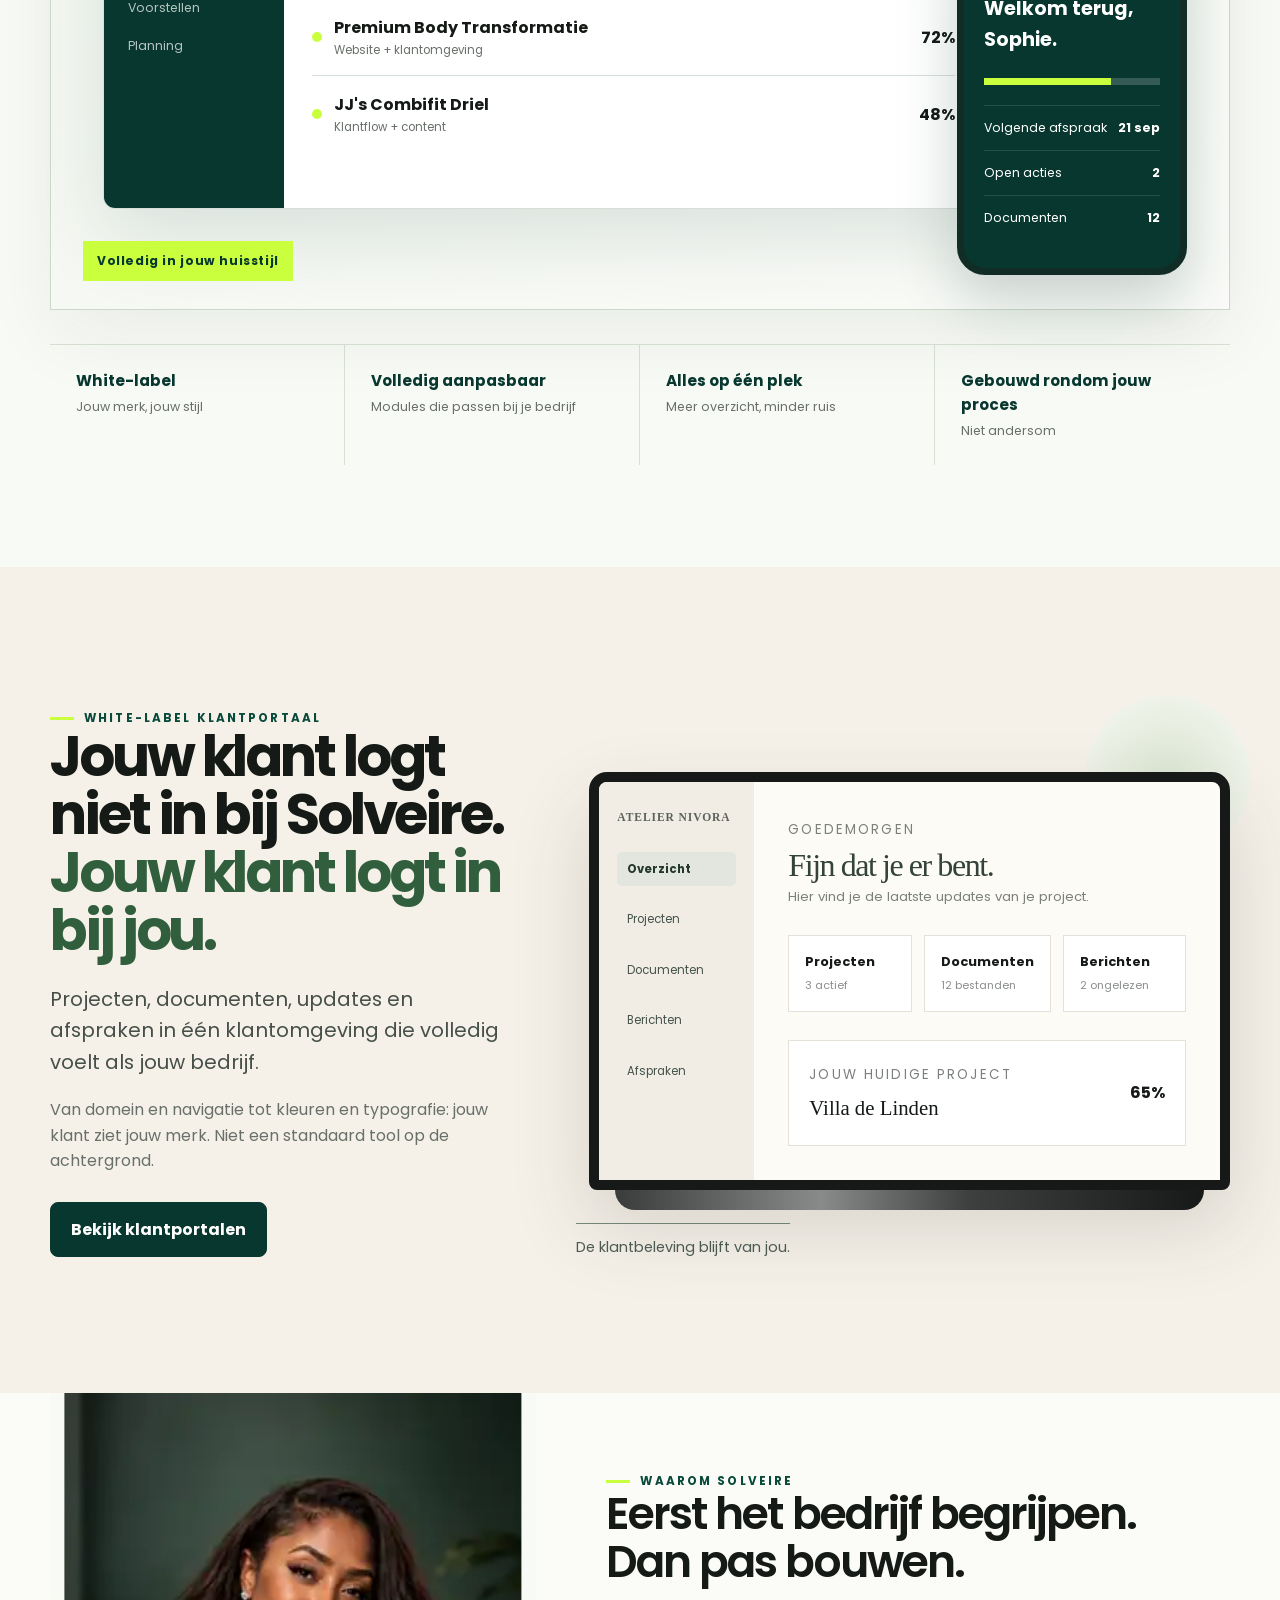
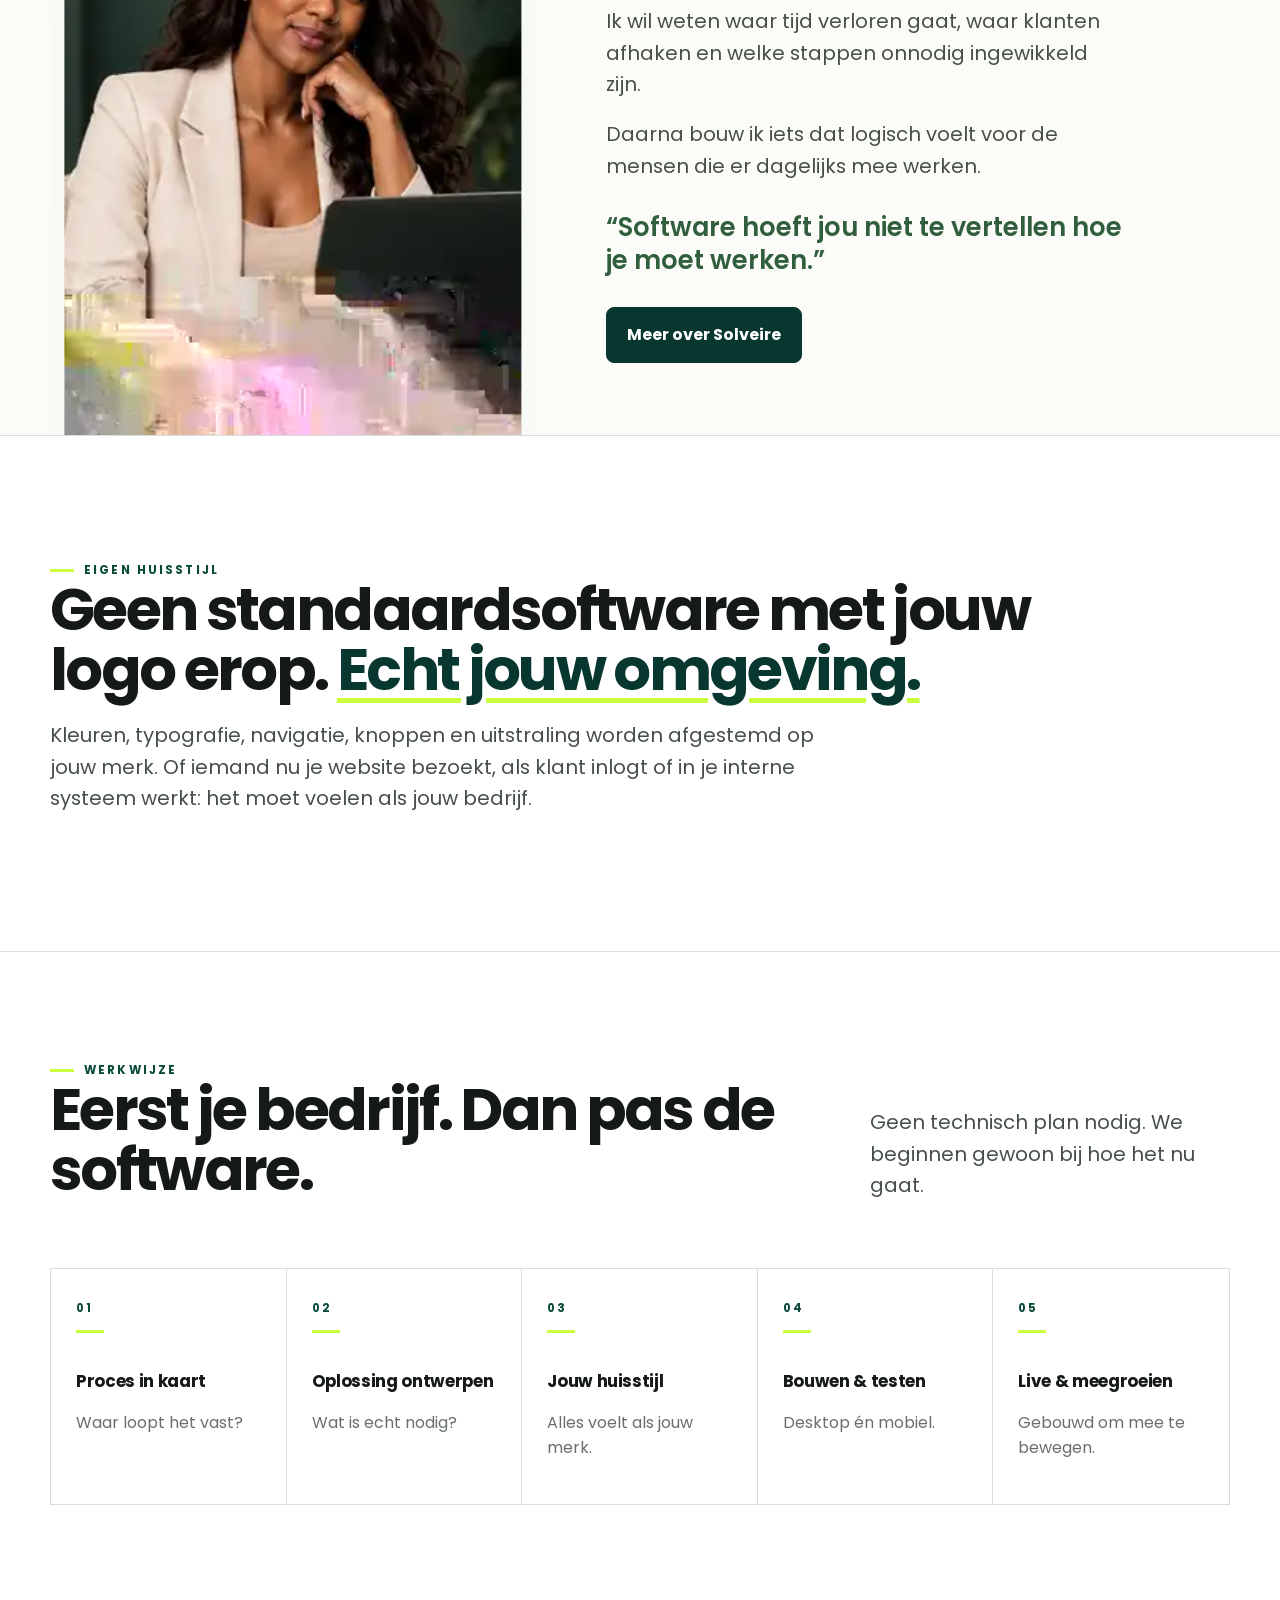
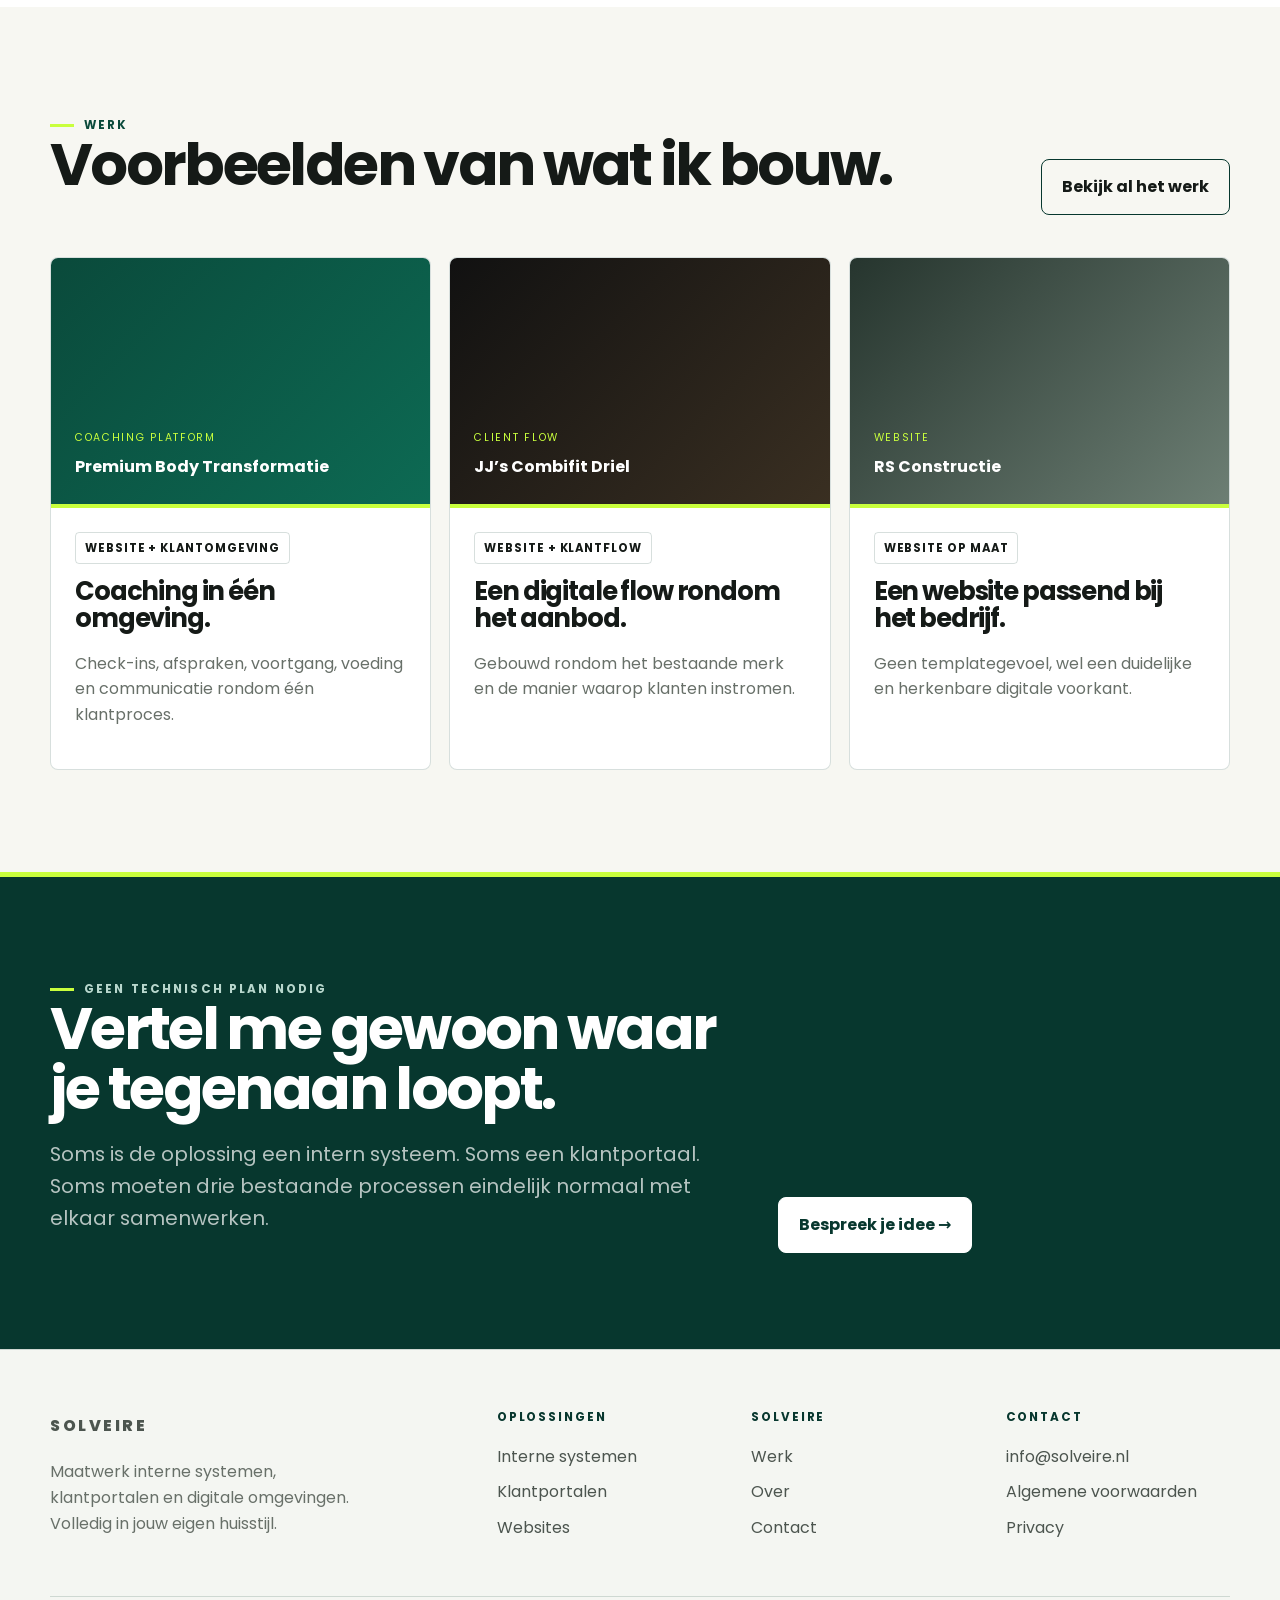
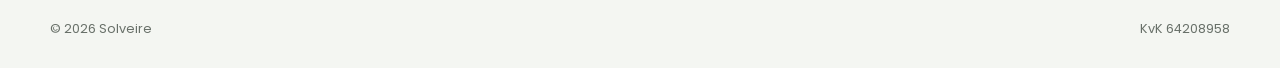
==== commit c05087a6: "Restore working homepage hero markup" ====
--- a/index.html
+++ b/index.html
@@ -8,8 +8,14 @@
     <div class="hero-actions"><a class="btn btn-primary" href="/contact/">Bespreek je idee</a><a class="btn btn-link oldstyle-text-link" href="/werk/">Bekijk mijn werk →</a></div>
     <div class="hero-trust"><span>✓ Geen standaardpakket</span><span>✓ Volledig in jouw huisstijl</span><span>✓ Gebouwd rondom jouw proces</span></div>
   </div>
-  <div class="oldstyle-hero-visual hero-composite-visual">
-    <img class="hero-composite-image" src="/assets/photos/hero-composite-final.webp" alt="Premium maatwerk dashboard met Prescilla van Solveire">
+  <div class="oldstyle-hero-visual premium-hero-visual">
+    <div class="oldstyle-orbit"></div>
+    <div class="premium-software-frame">
+      <img src="/assets/photos/hero-software-reference.webp" alt="Voorbeeld van een premium maatwerk dashboard">
+    </div>
+    <div class="oldstyle-photo-wrap"><img src="/assets/photos/hero-fullbody.webp" alt="Prescilla van Solveire"></div>
+    <div class="premium-hero-sidecopy">BUILD<br>SYSTEMS<br>AROUND<br>PEOPLE<span></span></div>
+    <div class="premium-hero-signature">Same<br>bigger<br>tomorrow.</div>
   </div>
 
 </div></section>
--- a/assets/site.css
+++ b/assets/site.css
@@ -1362,3 +1362,63 @@
     top:32px;
   }
 }
+
+/* Approved composite hero artwork */
+.oldstyle-hero-grid{
+  grid-template-columns:minmax(0,.86fr) minmax(620px,1.14fr);
+  gap:34px;
+  align-items:center;
+}
+.hero-composite-visual{
+  min-height:690px;
+  display:flex;
+  align-items:center;
+  justify-content:center;
+  overflow:visible;
+}
+.hero-composite-image{
+  display:block;
+  width:112%;
+  max-width:none;
+  height:auto;
+  object-fit:contain;
+  transform:translateX(-2%);
+  filter:drop-shadow(0 28px 55px rgba(38,52,42,.10));
+}
+@media(max-width:1180px){
+  .oldstyle-hero-grid{
+    grid-template-columns:minmax(0,.9fr) minmax(560px,1.1fr);
+  }
+  .hero-composite-image{width:108%;transform:translateX(-1%)}
+}
+@media(max-width:900px){
+  .oldstyle-hero-grid{grid-template-columns:1fr}
+  .hero-composite-visual{
+    min-height:auto;
+    margin-top:10px;
+  }
+  .hero-composite-image{
+    width:100%;
+    transform:none;
+  }
+}
+@media(max-width:560px){
+  .oldstyle-hero-copy{padding-bottom:0}
+  .hero-composite-visual{
+    margin-top:4px;
+    min-height:auto;
+    overflow:hidden;
+  }
+  .hero-composite-image{
+    width:132%;
+    max-width:none;
+    margin-left:-16%;
+    transform:none;
+  }
+}
+@media(max-width:390px){
+  .hero-composite-image{
+    width:138%;
+    margin-left:-19%;
+  }
+}
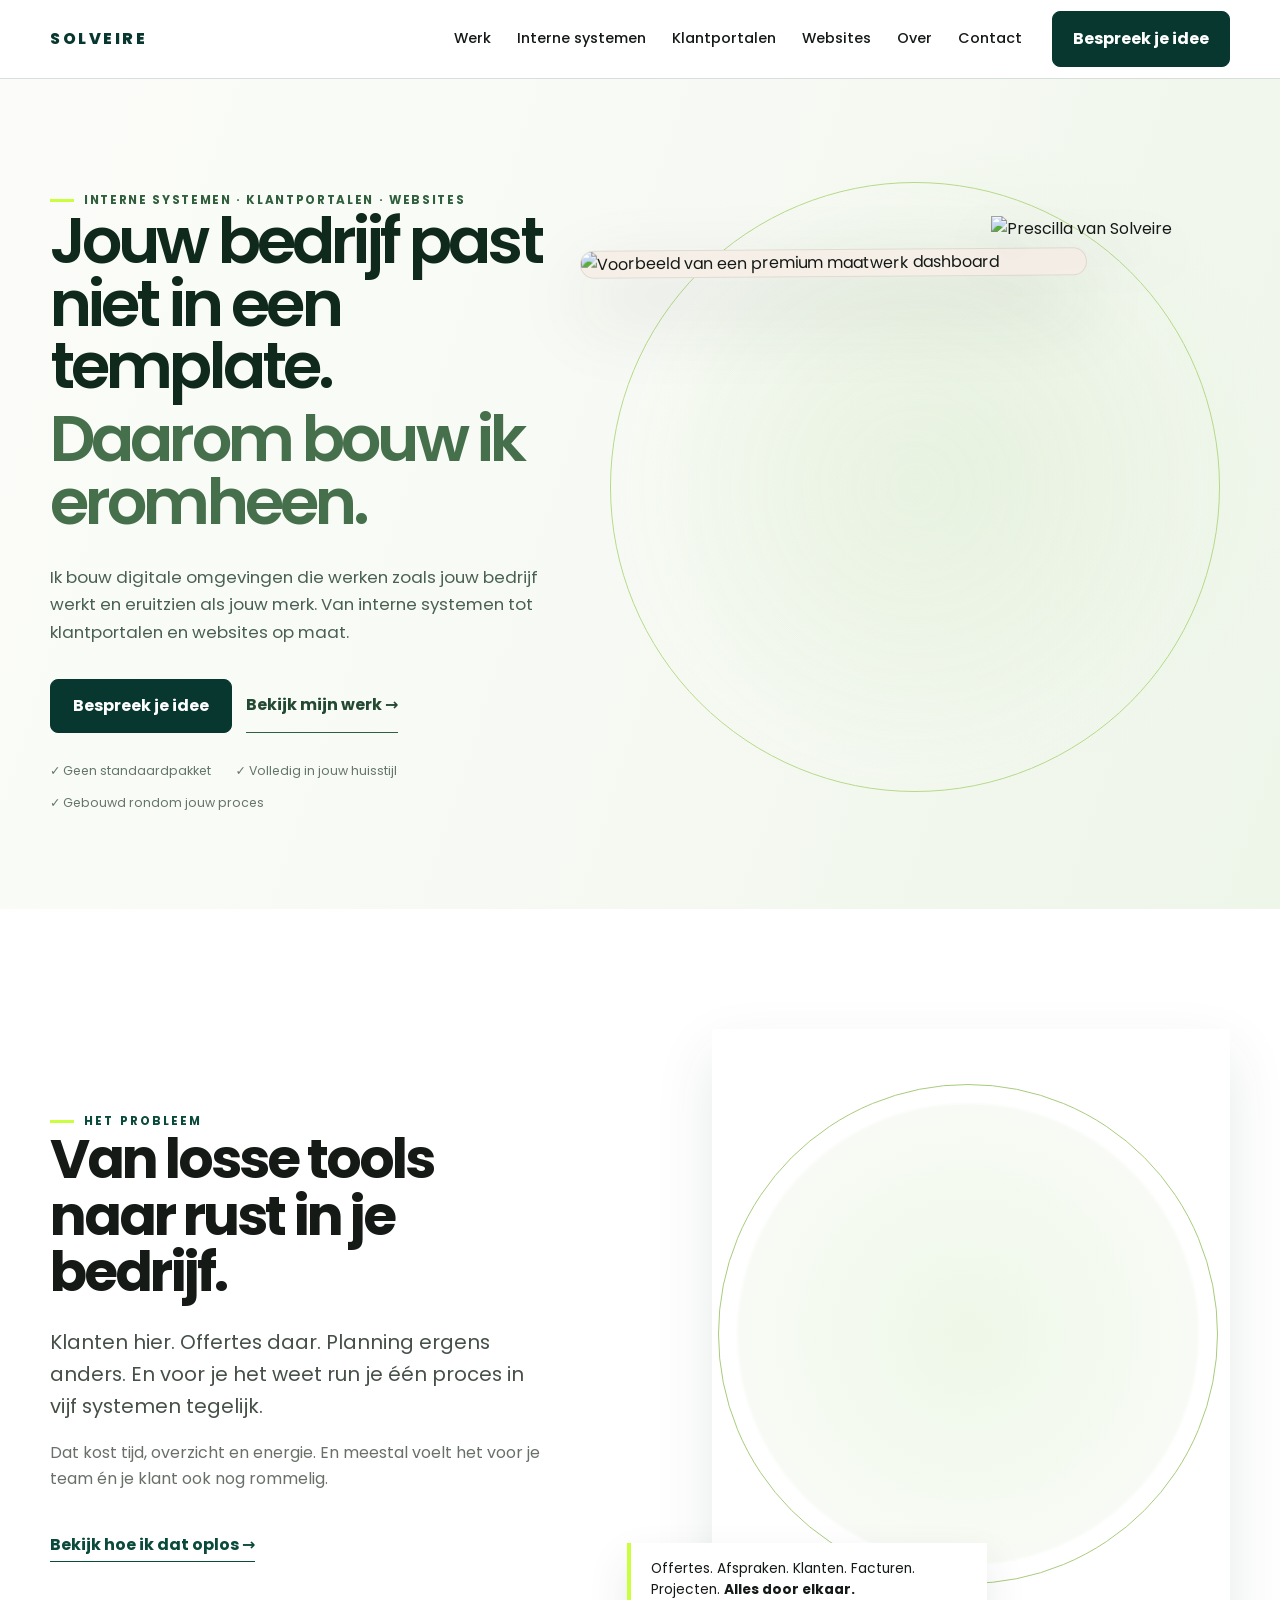
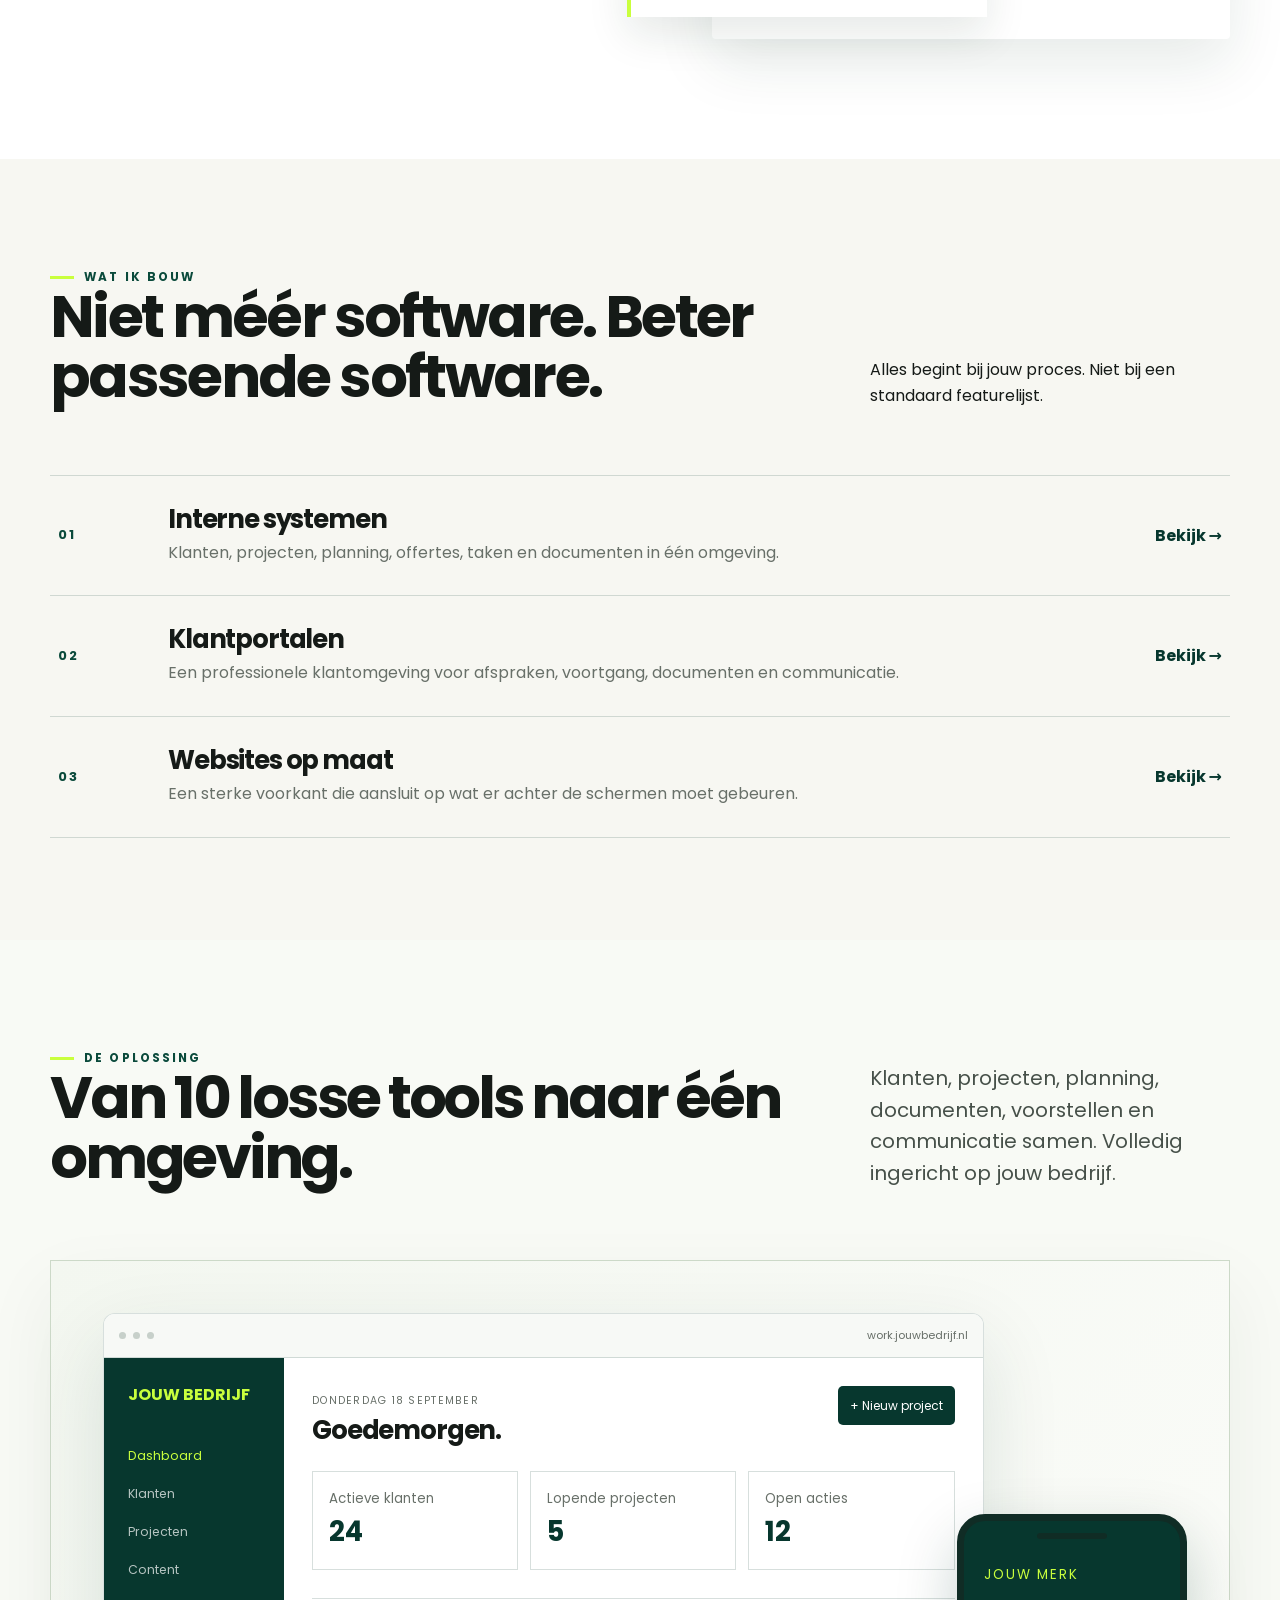
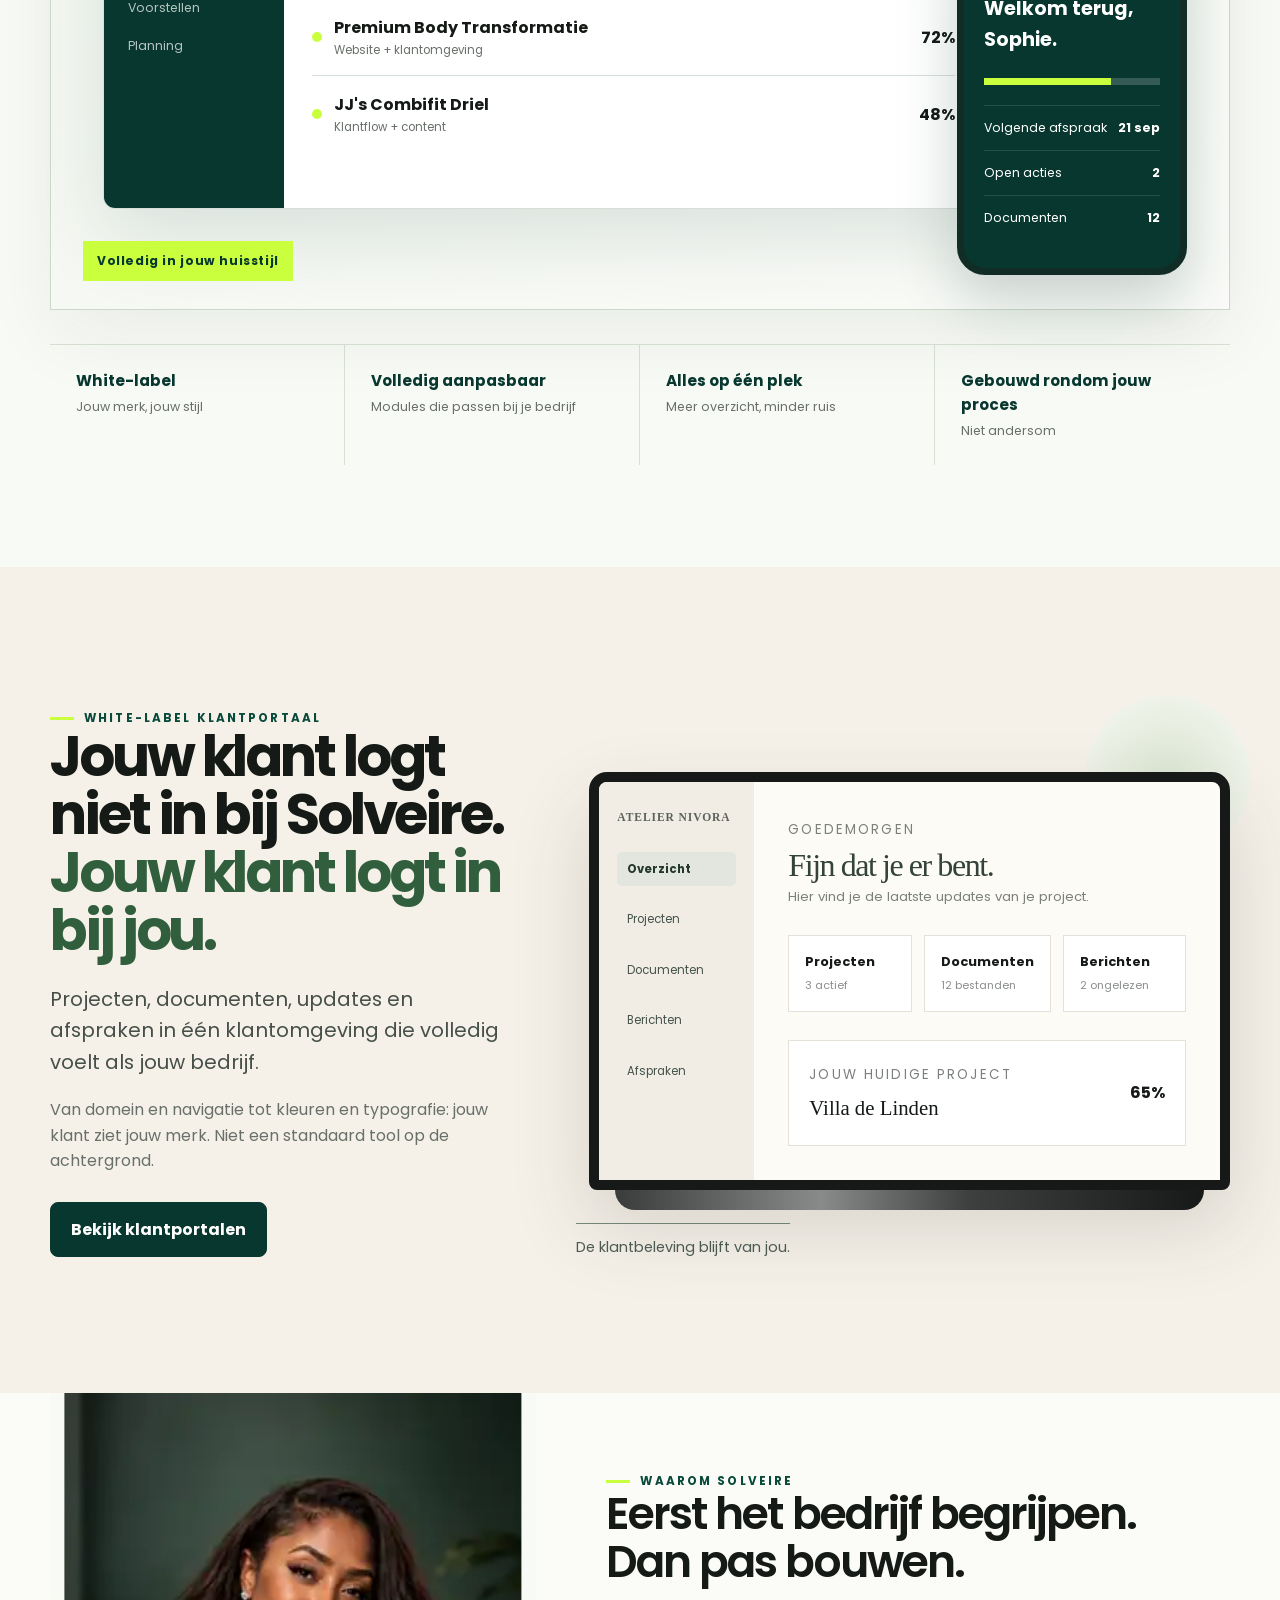
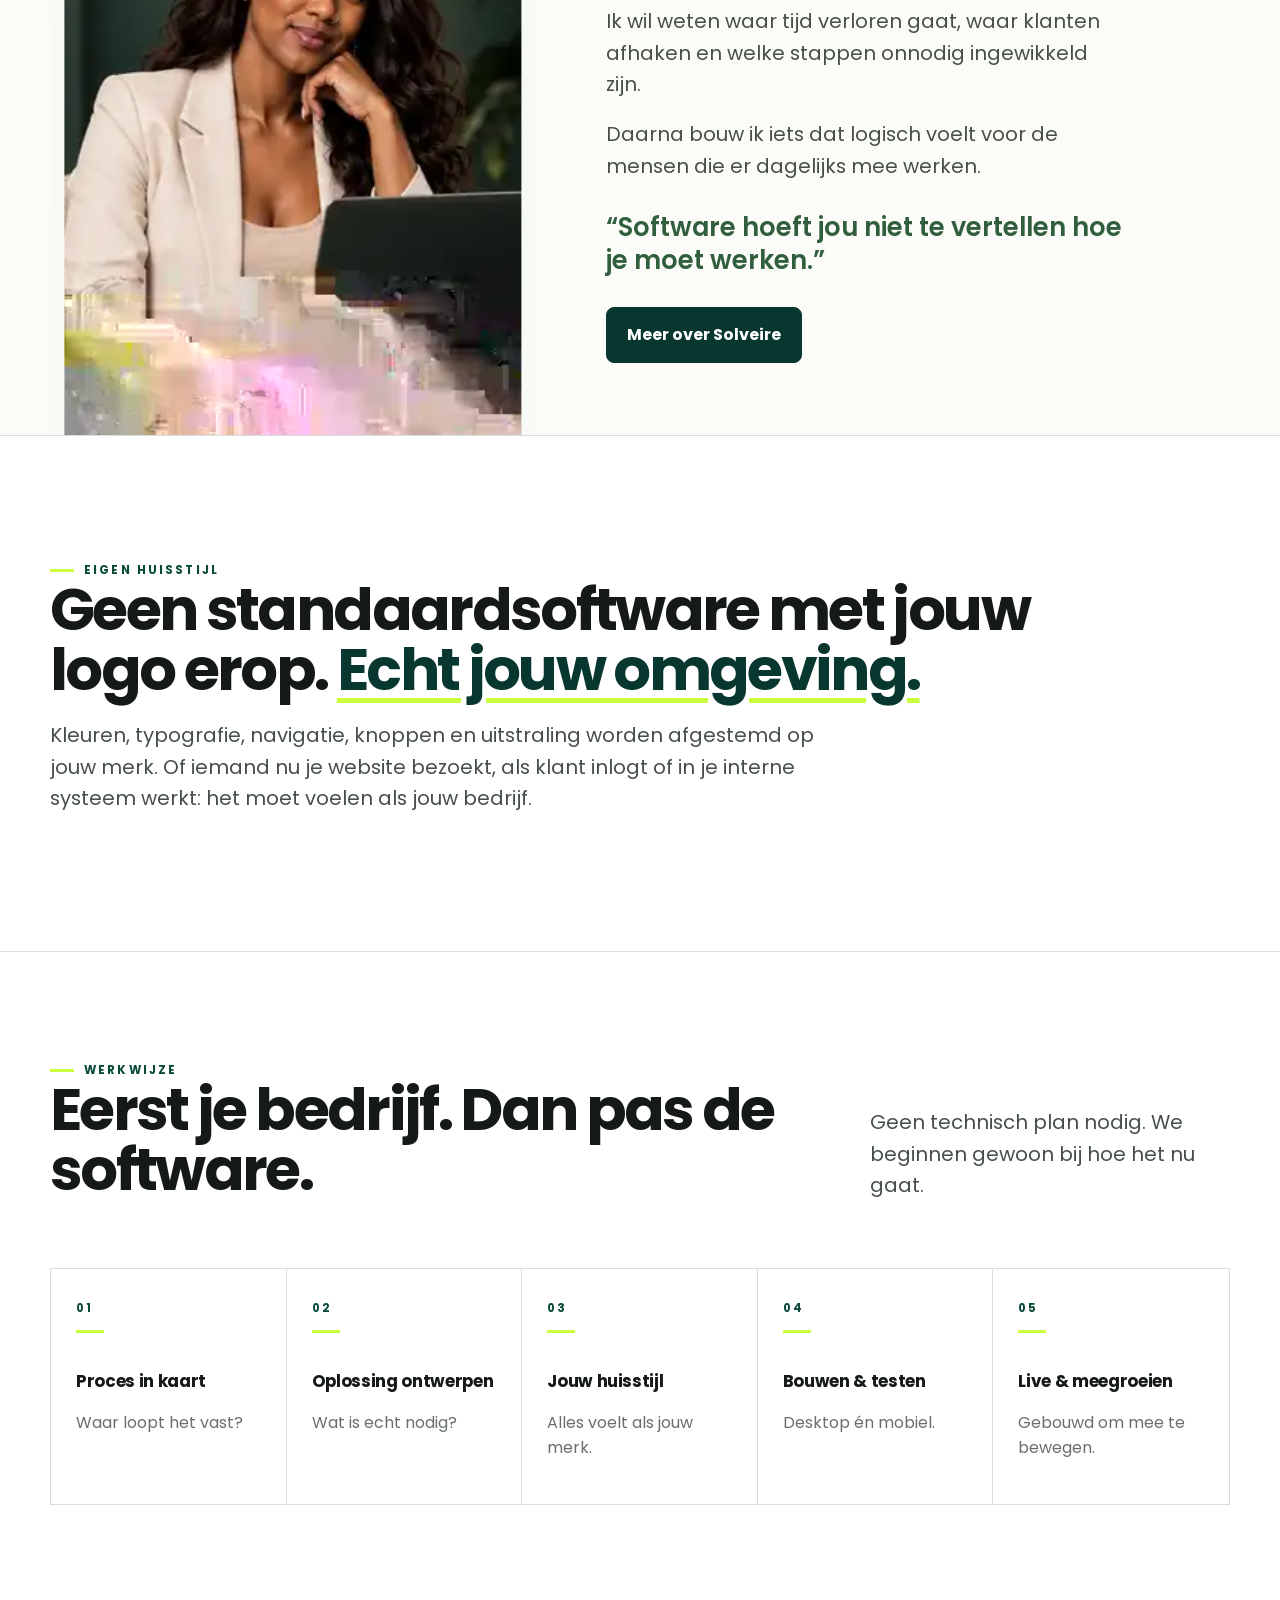
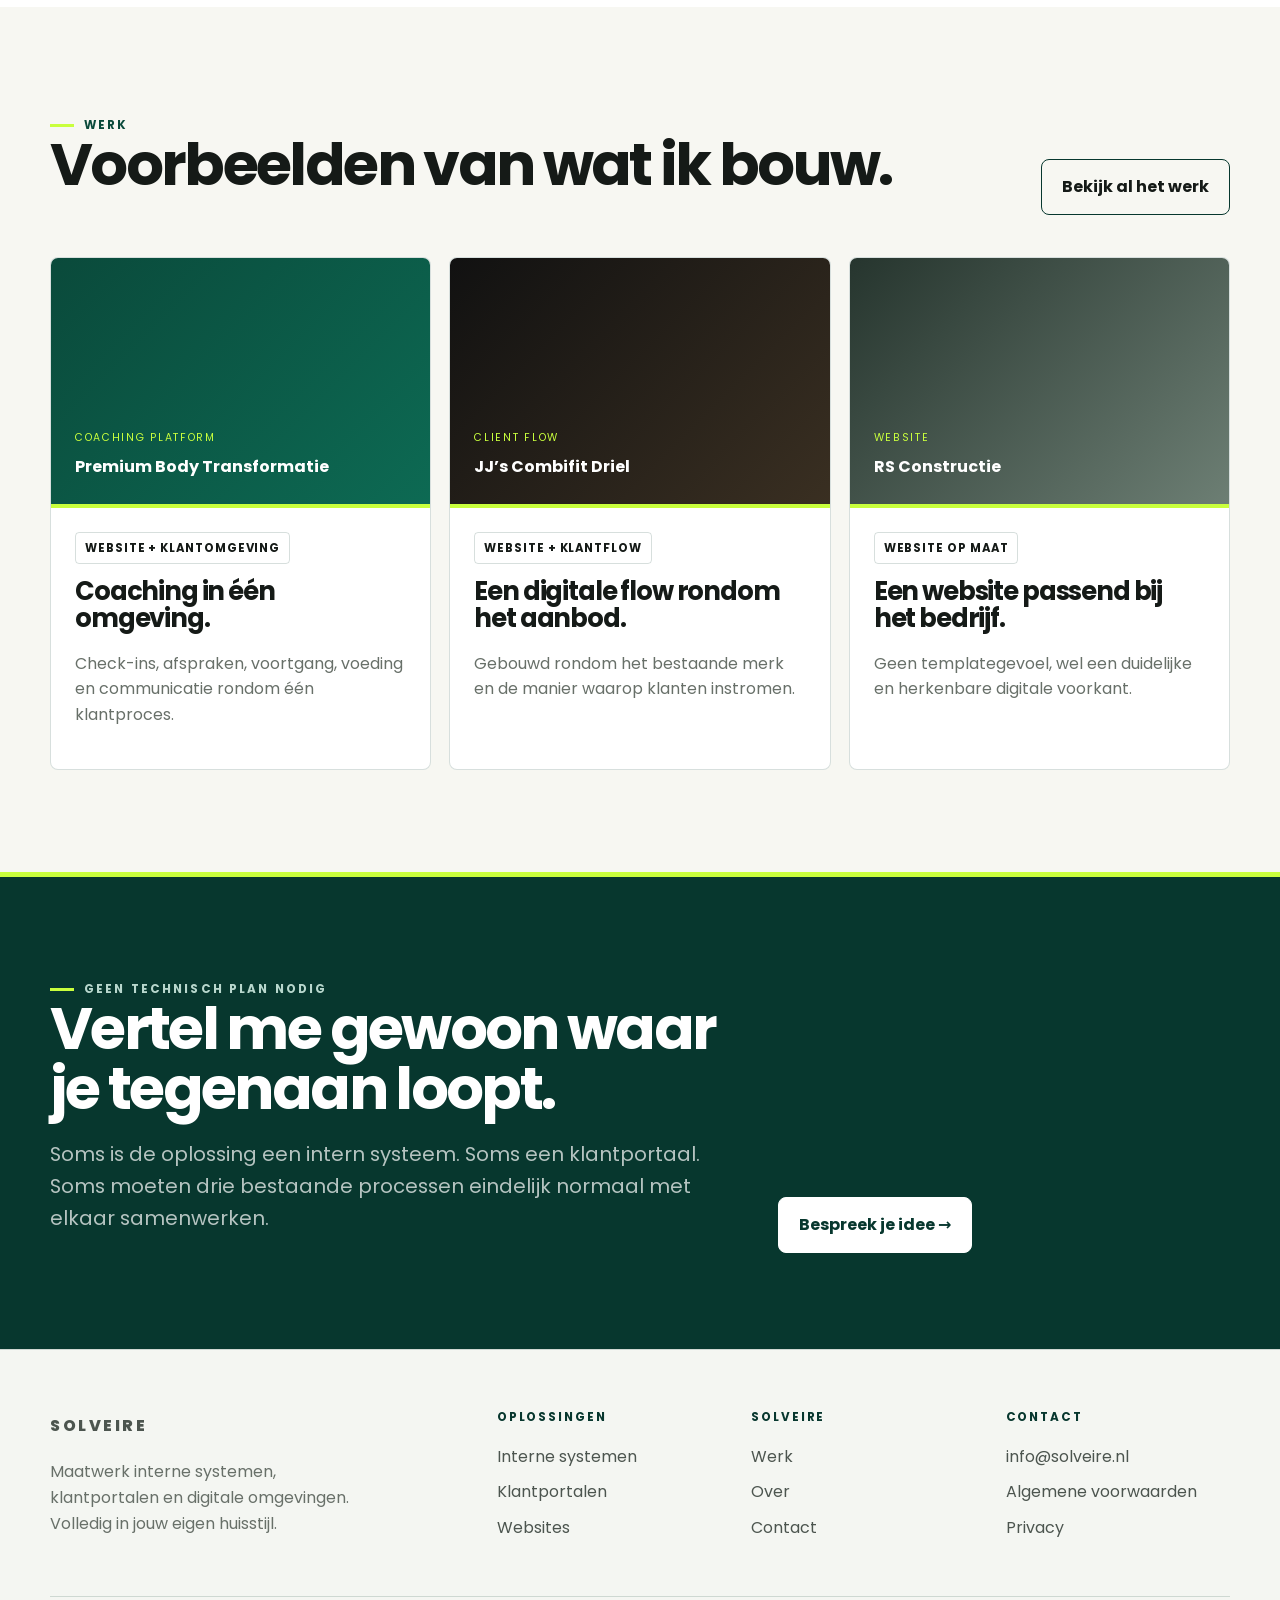
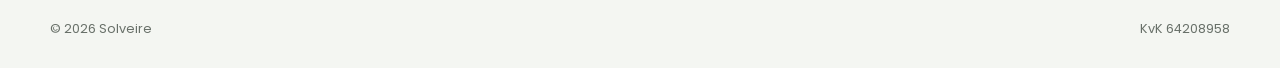
==== commit e9d4b39b: "Rebuild homepage hero structure" ====
--- a/index.html
+++ b/index.html
@@ -11,11 +11,9 @@
   <div class="oldstyle-hero-visual premium-hero-visual">
     <div class="oldstyle-orbit"></div>
     <div class="premium-software-frame">
-      <img src="/assets/photos/hero-software-reference.webp" alt="Voorbeeld van een premium maatwerk dashboard">
+      <img src="/assets/photos/hero-dashboard-clean.jpg" alt="Voorbeeld van een premium maatwerk dashboard">
     </div>
-    <div class="oldstyle-photo-wrap"><img src="/assets/photos/hero-fullbody.webp" alt="Prescilla van Solveire"></div>
-    <div class="premium-hero-sidecopy">BUILD<br>SYSTEMS<br>AROUND<br>PEOPLE<span></span></div>
-    <div class="premium-hero-signature">Same<br>bigger<br>tomorrow.</div>
+    <div class="oldstyle-photo-wrap"><img src="/assets/photos/hero-founder-clean.png" alt="Prescilla van Solveire"></div>
   </div>
 
 </div></section>
--- a/assets/site.css
+++ b/assets/site.css
@@ -1363,62 +1363,163 @@
   }
 }
 
-/* Approved composite hero artwork */
+/* Final approved hero composition */
+.premium-hero-sidecopy,
+.premium-hero-signature{display:none!important}
+
+.oldstyle-hero{
+  background:
+    radial-gradient(circle at 76% 46%,rgba(228,240,220,.74),transparent 30%),
+    linear-gradient(108deg,#fbfcf9 0%,#f7faf4 48%,#eef5e9 100%);
+}
+
 .oldstyle-hero-grid{
-  grid-template-columns:minmax(0,.86fr) minmax(620px,1.14fr);
+  grid-template-columns:minmax(0,.88fr) minmax(620px,1.12fr);
   gap:34px;
   align-items:center;
 }
-.hero-composite-visual{
-  min-height:690px;
-  display:flex;
-  align-items:center;
-  justify-content:center;
+
+.premium-hero-visual{
+  min-height:700px;
+  position:relative;
+  isolation:isolate;
   overflow:visible;
 }
-.hero-composite-image{
-  display:block;
-  width:112%;
-  max-width:none;
-  height:auto;
-  object-fit:contain;
-  transform:translateX(-2%);
-  filter:drop-shadow(0 28px 55px rgba(38,52,42,.10));
-}
+
+.oldstyle-orbit{
+  position:absolute;
+  z-index:0;
+  width:610px;
+  height:610px;
+  right:10px;
+  top:38px;
+  border:1px solid #acd477;
+  border-radius:50%;
+  background:radial-gradient(circle,rgba(232,243,224,.55),rgba(247,250,245,.10) 68%,transparent 69%);
+}
+
+.premium-software-frame{
+  position:absolute;
+  z-index:2;
+  left:-8px;
+  top:105px;
+  width:79%;
+  border-radius:16px;
+  overflow:hidden;
+  background:#f5efe7;
+  border:1px solid rgba(54,45,36,.10);
+  box-shadow:0 32px 80px rgba(37,50,41,.15);
+}
+
+.premium-software-frame img{
+  display:block!important;
+  width:100%!important;
+  height:auto!important;
+  opacity:1!important;
+  visibility:visible!important;
+  object-fit:cover!important;
+}
+
+.oldstyle-photo-wrap{
+  position:absolute;
+  z-index:4;
+  right:2px;
+  top:72px;
+  width:37%;
+  height:595px;
+  overflow:visible;
+  background:transparent!important;
+  box-shadow:none!important;
+}
+
+.oldstyle-photo-wrap img{
+  display:block!important;
+  width:100%!important;
+  height:100%!important;
+  object-fit:contain!important;
+  object-position:bottom right!important;
+  opacity:1!important;
+  visibility:visible!important;
+  filter:drop-shadow(0 22px 26px rgba(28,46,35,.14));
+}
+
 @media(max-width:1180px){
   .oldstyle-hero-grid{
-    grid-template-columns:minmax(0,.9fr) minmax(560px,1.1fr);
-  }
-  .hero-composite-image{width:108%;transform:translateX(-1%)}
-}
+    grid-template-columns:minmax(0,.92fr) minmax(560px,1.08fr);
+  }
+  .premium-software-frame{width:80%;left:0}
+  .oldstyle-photo-wrap{width:38%;height:560px}
+  .oldstyle-orbit{width:570px;height:570px}
+}
+
 @media(max-width:900px){
   .oldstyle-hero-grid{grid-template-columns:1fr}
-  .hero-composite-visual{
-    min-height:auto;
-    margin-top:10px;
-  }
-  .hero-composite-image{
-    width:100%;
-    transform:none;
-  }
-}
+  .premium-hero-visual{
+    min-height:560px;
+    margin-top:4px;
+  }
+  .oldstyle-orbit{
+    width:470px;
+    height:470px;
+    right:-68px;
+    top:26px;
+  }
+  .premium-software-frame{
+    width:88%;
+    left:0;
+    top:86px;
+  }
+  .oldstyle-photo-wrap{
+    width:36%;
+    height:470px;
+    right:0;
+    top:50px;
+  }
+}
+
 @media(max-width:560px){
   .oldstyle-hero-copy{padding-bottom:0}
-  .hero-composite-visual{
-    margin-top:4px;
-    min-height:auto;
+  .premium-hero-visual{
+    min-height:455px;
+    margin-top:-4px;
     overflow:hidden;
   }
-  .hero-composite-image{
-    width:132%;
-    max-width:none;
-    margin-left:-16%;
-    transform:none;
-  }
-}
+  .oldstyle-orbit{
+    width:335px;
+    height:335px;
+    right:-88px;
+    top:18px;
+  }
+  .premium-software-frame{
+    width:91%;
+    left:-2%;
+    top:74px;
+    border-radius:12px;
+    box-shadow:0 22px 50px rgba(37,50,41,.14);
+  }
+  .oldstyle-photo-wrap{
+    width:43%;
+    height:365px;
+    right:-3px;
+    top:38px;
+  }
+}
+
 @media(max-width:390px){
-  .hero-composite-image{
-    width:138%;
-    margin-left:-19%;
-  }
-}
+  .premium-hero-visual{min-height:420px}
+  .oldstyle-orbit{
+    width:305px;
+    height:305px;
+    right:-82px;
+    top:18px;
+  }
+  .premium-software-frame{
+    width:92%;
+    top:70px;
+  }
+  .oldstyle-photo-wrap{
+    width:45%;
+    height:340px;
+    top:35px;
+  }
+}
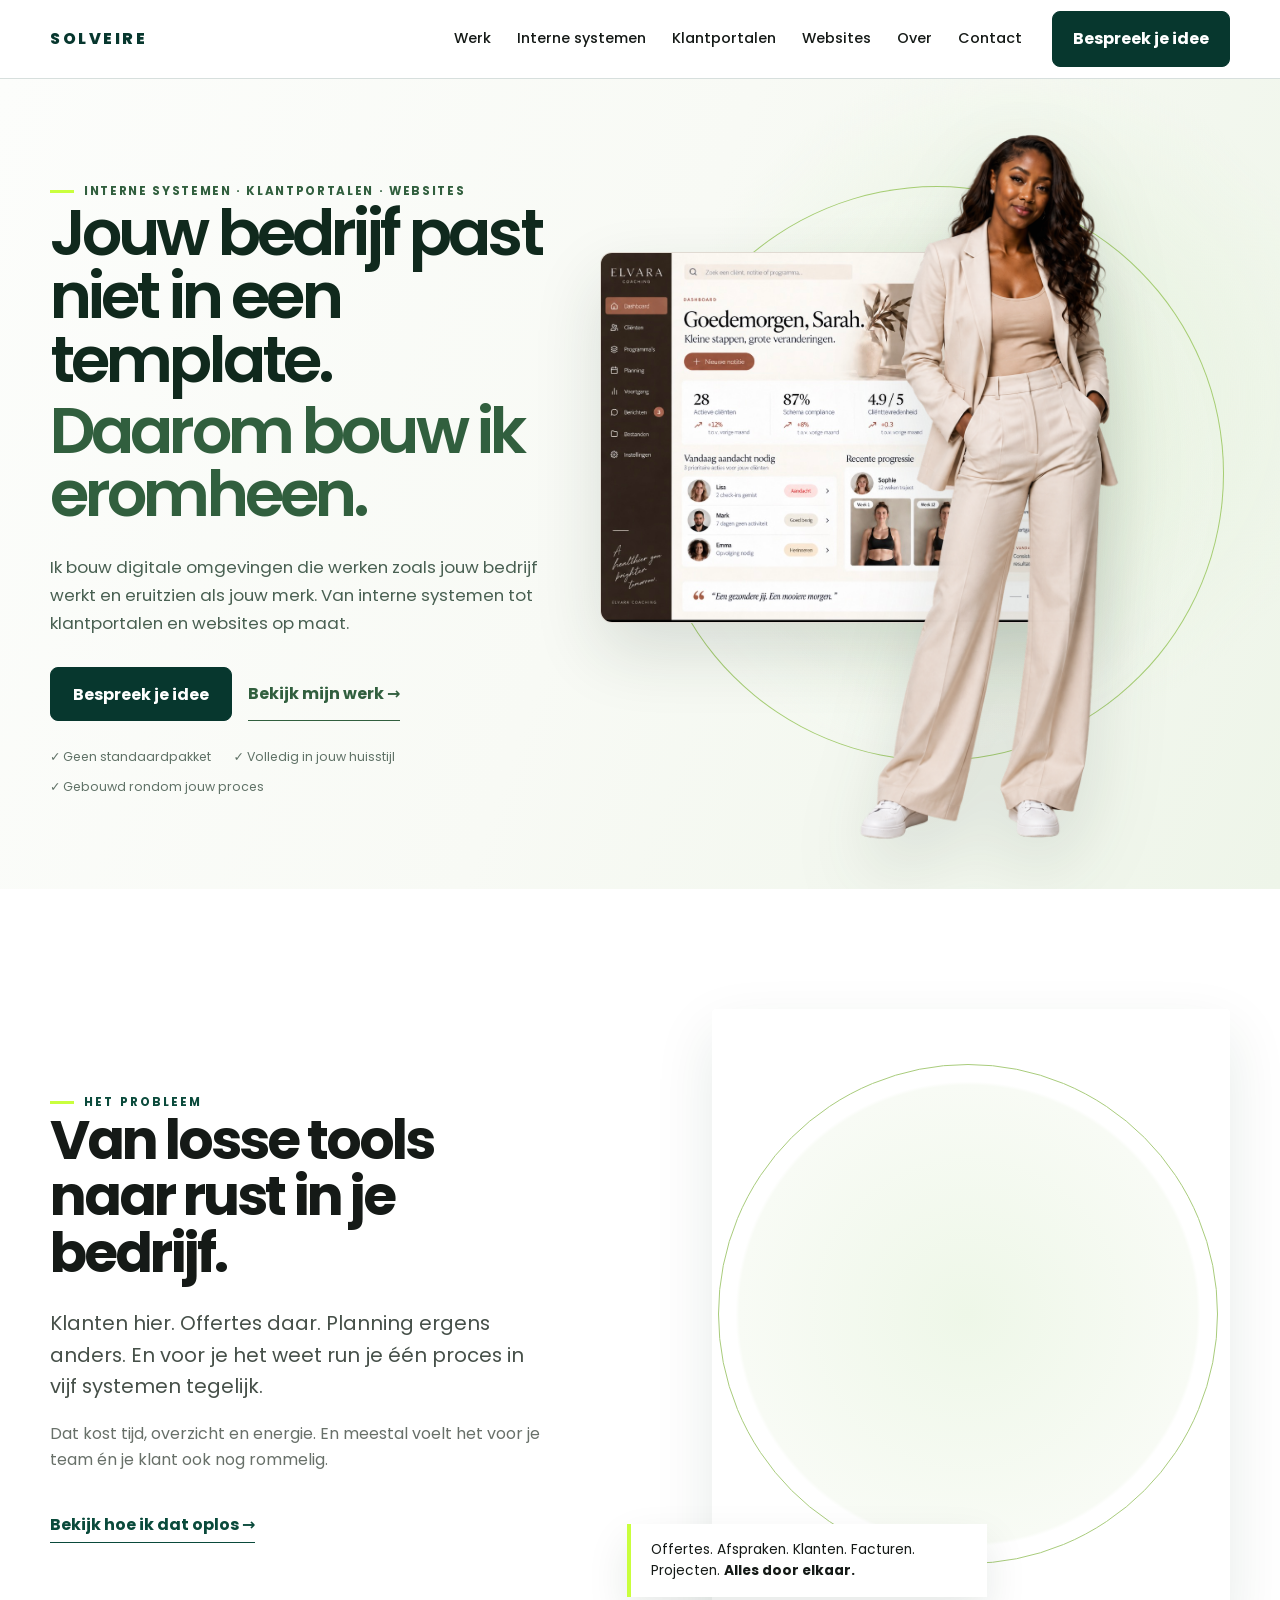
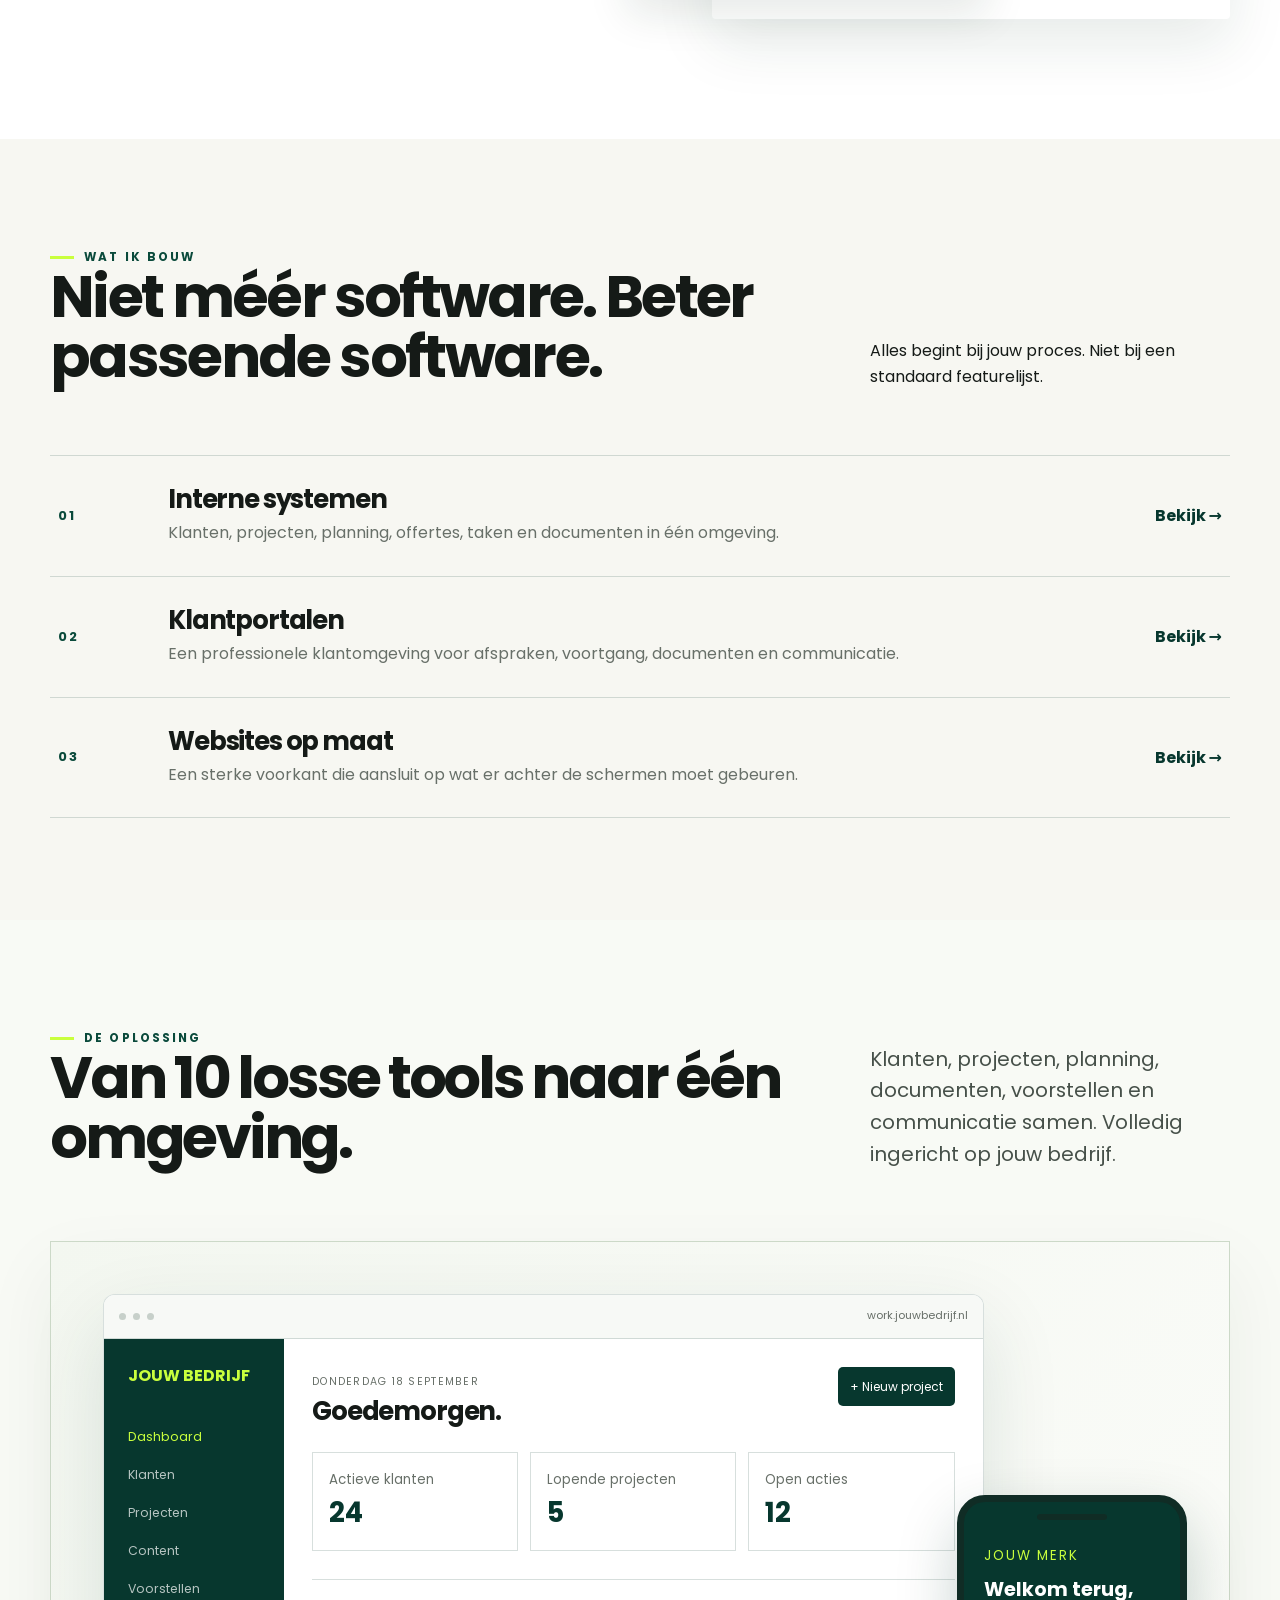
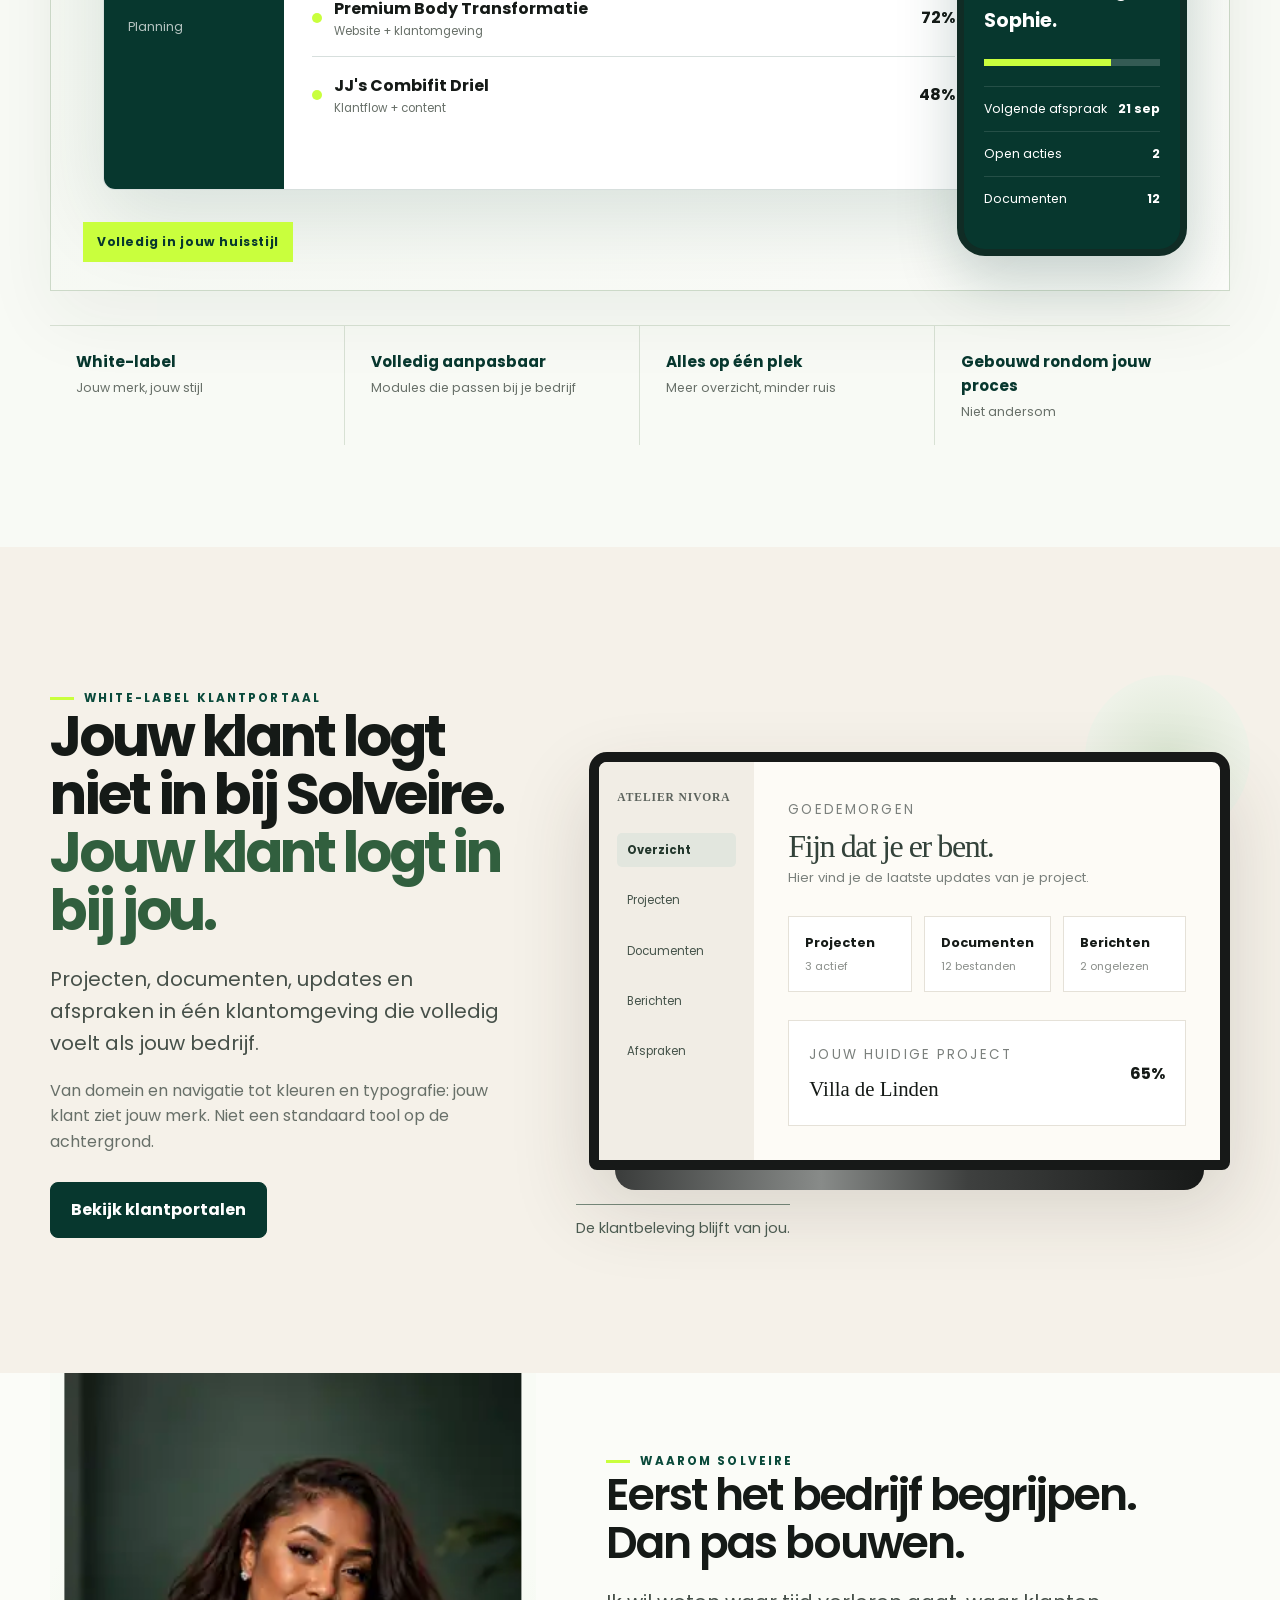
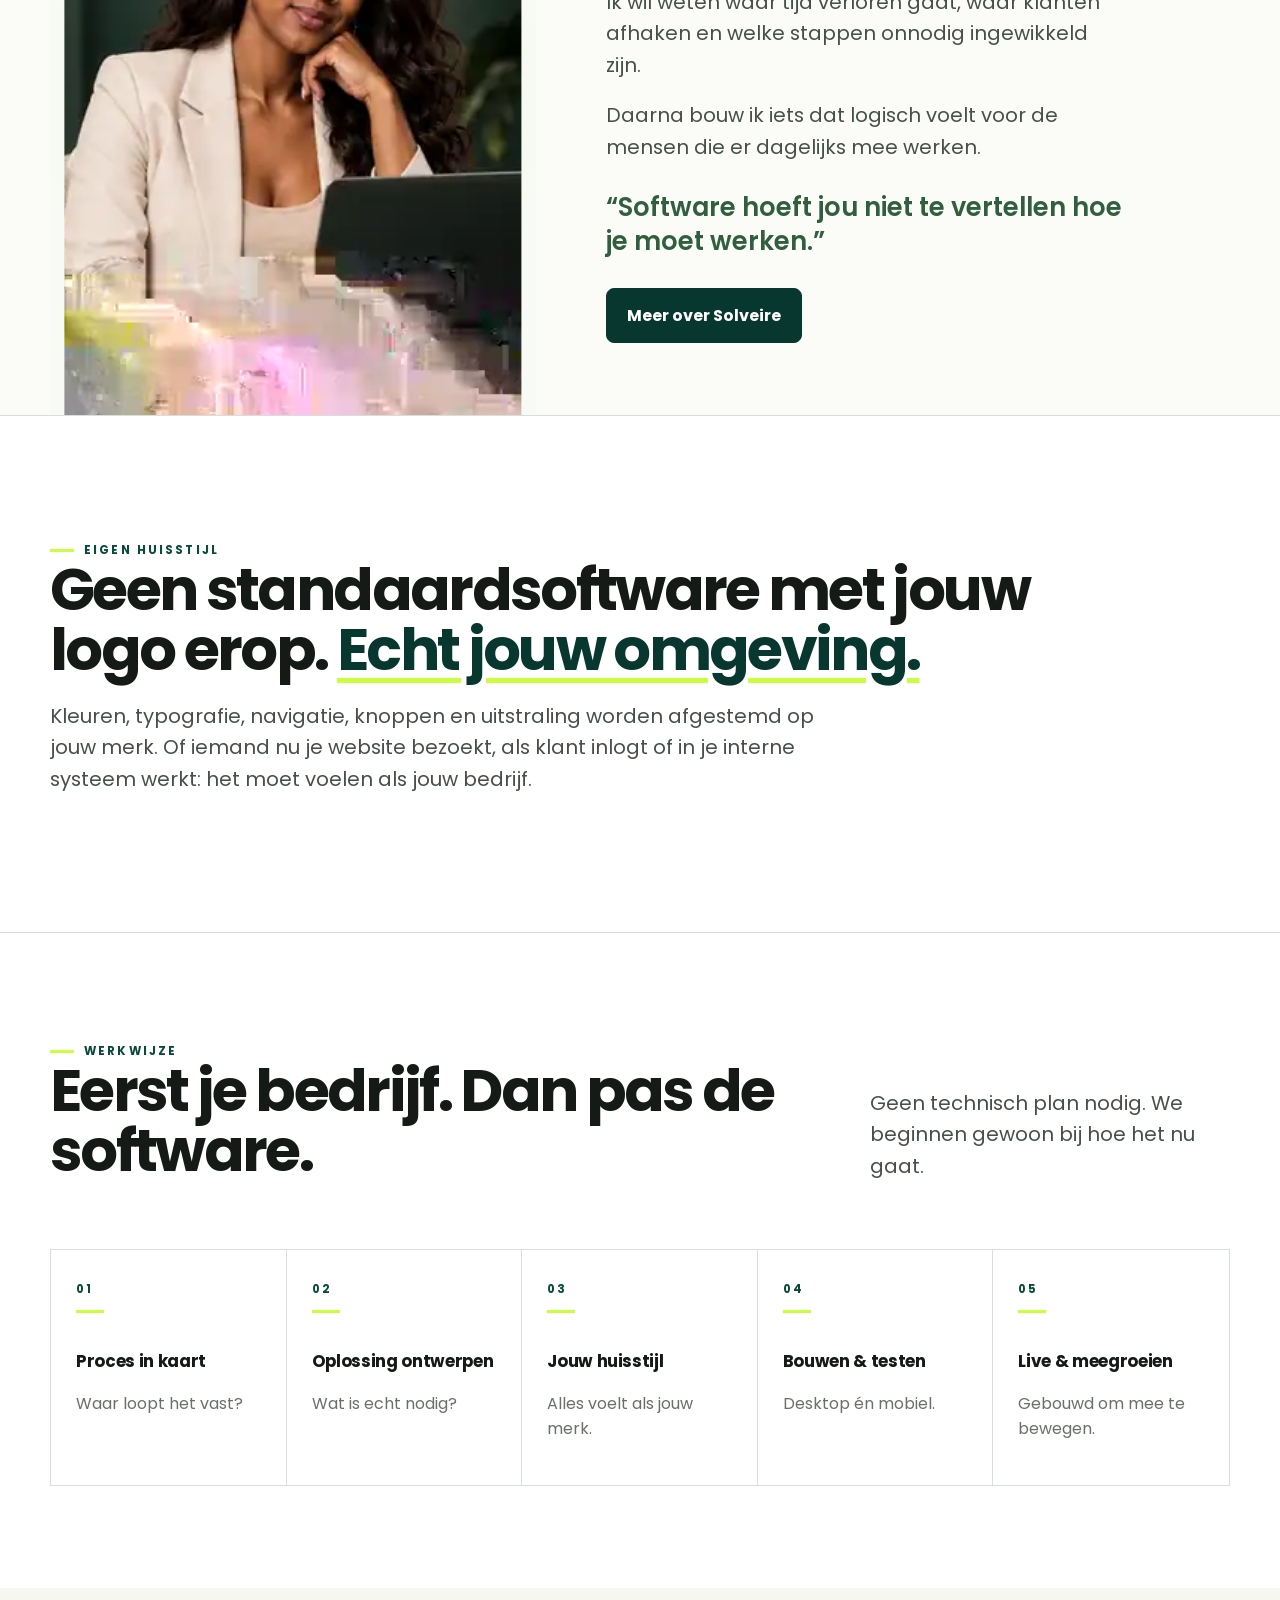
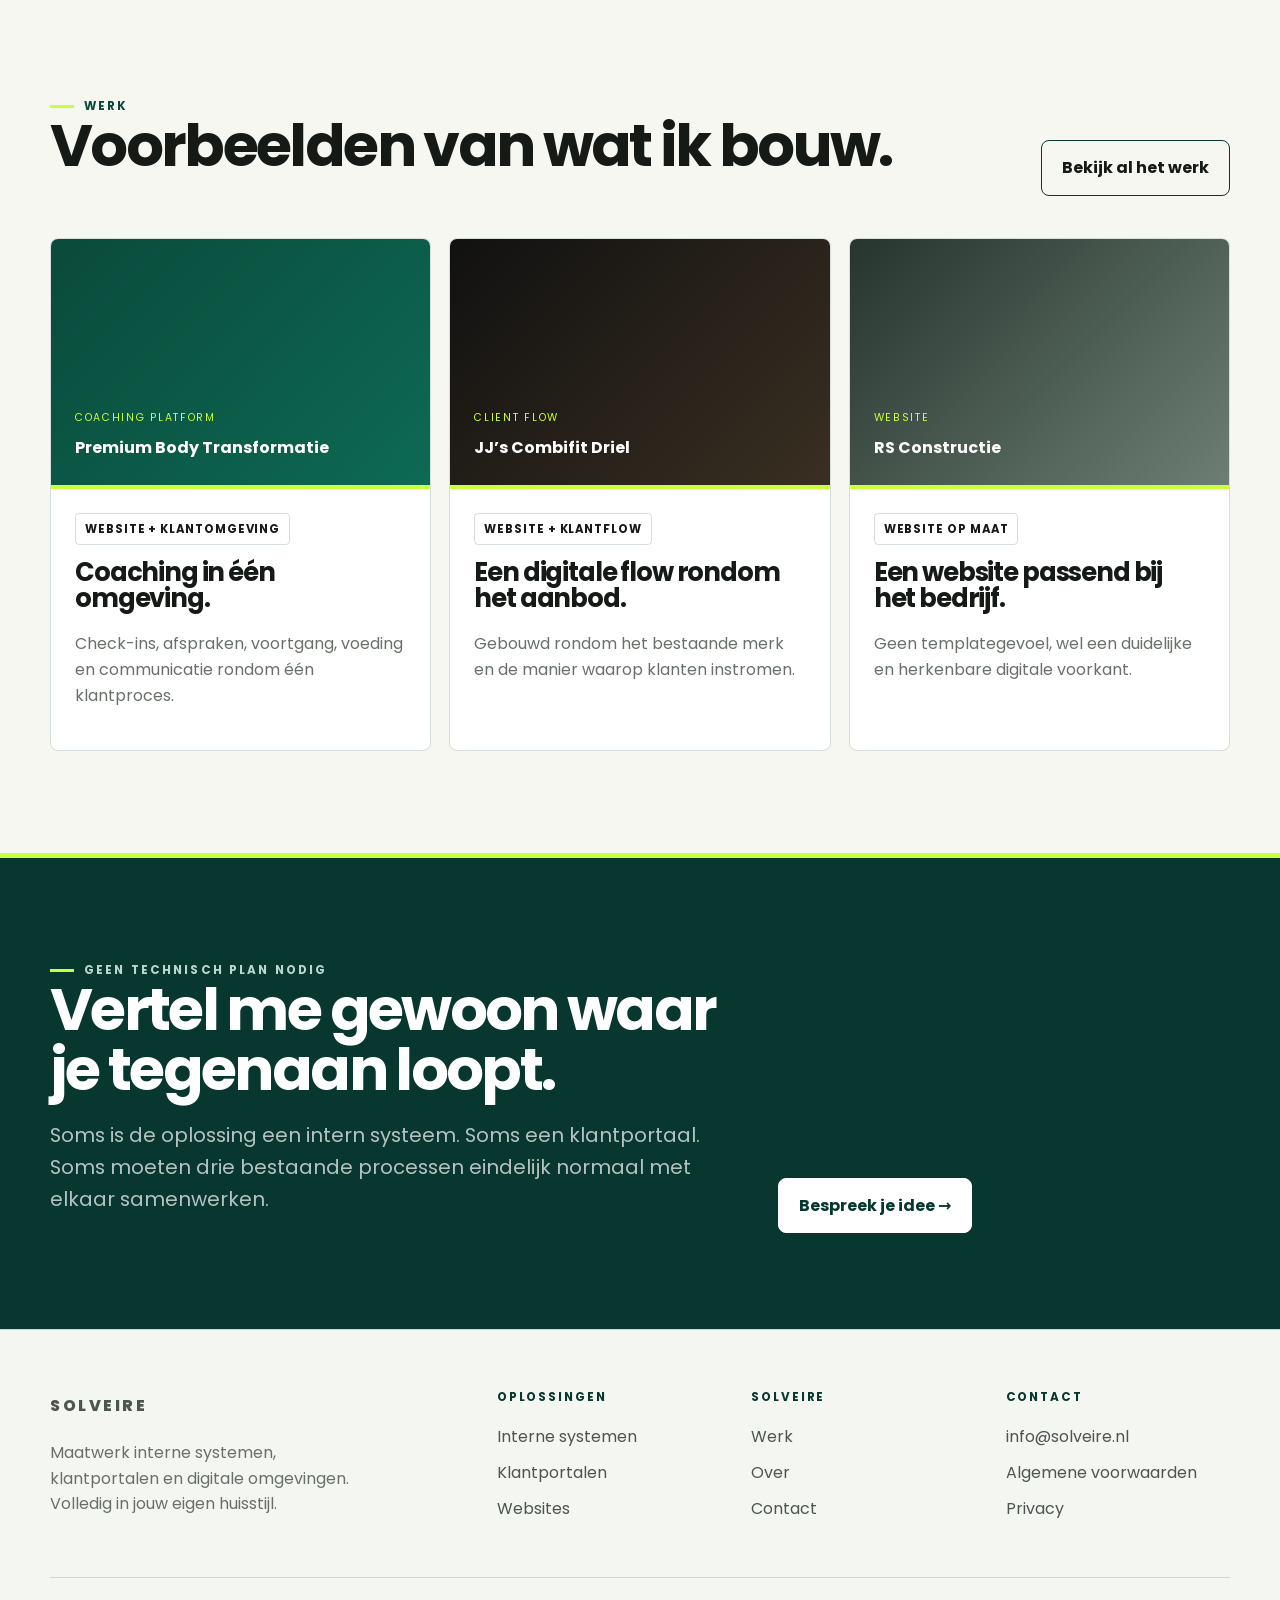
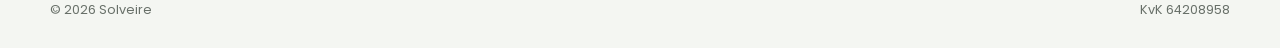
==== commit f8225c3c: "Bust hero asset cache" ====
--- a/index.html
+++ b/index.html
@@ -1,4 +1,4 @@
-<!doctype html><html lang="nl"><head><meta charset="utf-8"><meta name="viewport" content="width=device-width,initial-scale=1"><title>Solveire — Maatwerk systemen, klantportalen & websites</title><meta name="description" content="Digitale omgevingen gebouwd rondom hoe jouw bedrijf echt werkt. Volledig in jouw eigen huisstijl."><link rel="stylesheet" href="/assets/site.css"></head><body><header class="site-header"><div class="wrap nav"><a class="brand" href="/">SOLVEIRE</a><button class="menu-btn" data-menu aria-label="Menu">☰</button><nav class="nav-links"><a href="/werk/">Werk</a><a href="/interne-systemen/">Interne systemen</a><a href="/klantportalen/">Klantportalen</a><a href="/websites/">Websites</a><a href="/over/">Over</a><a href="/contact/">Contact</a></nav><a class="btn btn-primary" href="/contact/">Bespreek je idee</a></div></header>
+<!doctype html><html lang="nl"><head><meta charset="utf-8"><meta name="viewport" content="width=device-width,initial-scale=1"><title>Solveire — Maatwerk systemen, klantportalen & websites</title><meta name="description" content="Digitale omgevingen gebouwd rondom hoe jouw bedrijf echt werkt. Volledig in jouw eigen huisstijl."><link rel="stylesheet" href="/assets/site.css?v=20260919-2247"></head><body><header class="site-header"><div class="wrap nav"><a class="brand" href="/">SOLVEIRE</a><button class="menu-btn" data-menu aria-label="Menu">☰</button><nav class="nav-links"><a href="/werk/">Werk</a><a href="/interne-systemen/">Interne systemen</a><a href="/klantportalen/">Klantportalen</a><a href="/websites/">Websites</a><a href="/over/">Over</a><a href="/contact/">Contact</a></nav><a class="btn btn-primary" href="/contact/">Bespreek je idee</a></div></header>
 <main>
 <section class="hero oldstyle-hero"><div class="wrap oldstyle-hero-grid">
   <div class="oldstyle-hero-copy">
@@ -13,7 +13,7 @@
     <div class="premium-software-frame">
       <img src="/assets/photos/hero-dashboard-clean.jpg" alt="Voorbeeld van een premium maatwerk dashboard">
     </div>
-    <div class="oldstyle-photo-wrap"><img src="/assets/photos/hero-founder-clean.png" alt="Prescilla van Solveire"></div>
+    <div class="oldstyle-photo-wrap"><img src="/assets/photos/hero-founder-clean.png?v=20260919-2247" alt="Prescilla van Solveire"></div>
   </div>
 
 </div></section>
--- a/assets/site.css
+++ b/assets/site.css
@@ -885,363 +885,149 @@
   .oldstyle-software{height:205px}
 }
 
-/* Premium reference hero rebuild */
+/* Definitive homepage hero — 2026-09-19 */
+.premium-hero-sidecopy,
+.premium-hero-signature,
+.oldstyle-software,
+.oldstyle-hero-note{display:none!important}
+
 .oldstyle-hero{
+  padding:0;
+  overflow:hidden;
+  border-bottom:0;
   background:
-    radial-gradient(circle at 73% 46%,rgba(226,239,218,.82),transparent 28%),
-    linear-gradient(108deg,#fbfcf9 0%,#f7faf4 44%,#eef5e9 100%);
-}
+    radial-gradient(circle at 76% 43%,rgba(226,240,216,.72),transparent 31%),
+    linear-gradient(108deg,#fbfcf9 0%,#f8faf5 47%,#eef5e9 100%);
+}
+.oldstyle-hero:after{display:none}
+
 .oldstyle-hero-grid{
-  grid-template-columns:minmax(0,.88fr) minmax(650px,1.12fr);
-  gap:36px;
   min-height:720px;
+  display:grid;
+  grid-template-columns:minmax(0,.9fr) minmax(620px,1.1fr);
+  gap:28px;
+  align-items:center;
+  position:relative;
 }
 .oldstyle-hero-copy{
-  padding:105px 0 96px;
+  align-self:center;
+  position:relative;
+  z-index:6;
+  padding:96px 0 92px;
 }
 .oldstyle-hero-copy h1{
-  font-family:Poppins,system-ui,sans-serif;
-  font-size:clamp(3.65rem,5vw,5.25rem);
-  line-height:.98;
+  font-family:Poppins,Inter,ui-sans-serif,system-ui,sans-serif;
+  font-size:clamp(3.6rem,5vw,5.25rem);
+  font-weight:600;
+  line-height:.99;
   letter-spacing:-.06em;
-  max-width:700px;
+  max-width:710px;
+  margin-bottom:28px;
+  color:#10291d;
 }
 .oldstyle-hero-copy h1 em{
-  font-family:inherit;
-  font-weight:600;
-  color:#466f4c;
+  display:block;
+  margin-top:8px;
+  font:inherit;
+  font-style:normal;
+  color:#315f3e;
 }
 .oldstyle-hero-copy .lead{
-  max-width:600px;
+  max-width:610px;
   font-size:1.05rem;
-  line-height:1.65;
+  line-height:1.66;
+  color:#496052;
+}
+.oldstyle-hero-copy .eyebrow{
+  color:#315f3e;
+  letter-spacing:.14em;
+}
+.hero-actions{
+  display:flex;
+  gap:16px;
+  flex-wrap:wrap;
+  margin-top:30px;
 }
 .hero-actions .btn-primary{
-  border-radius:8px;
   min-height:54px;
   padding:0 22px;
+  border-radius:8px;
+}
+.oldstyle-text-link{
+  padding:12px 0;
+  border:0!important;
+  border-bottom:1px solid #315f3e!important;
+  border-radius:0!important;
+  background:none!important;
+  box-shadow:none!important;
+  color:#315f3e;
 }
 .hero-trust{
-  margin-top:28px;
-  gap:12px 24px;
-}
-.hero-trust span{
+  display:flex;
+  flex-wrap:wrap;
+  gap:10px 22px;
+  margin-top:26px;
+  color:#607267;
   font-size:.78rem;
-  color:#66756c;
-}
+}
+.hero-trust span{display:inline-flex;align-items:center;gap:6px}
+
 .premium-hero-visual{
   position:relative;
-  min-height:720px;
+  min-height:690px;
+  isolation:isolate;
   overflow:visible;
-  isolation:isolate;
-}
-.premium-hero-visual:before{
-  content:"";
+}
+.oldstyle-orbit{
   position:absolute;
-  right:-16%;
-  bottom:-4%;
-  width:360px;
-  height:310px;
-  opacity:.16;
   z-index:0;
-  filter:blur(5px);
-  background:
-    radial-gradient(ellipse at 20% 25%,#2c4c2f 0 12%,transparent 13%),
-    radial-gradient(ellipse at 48% 18%,#315535 0 13%,transparent 14%),
-    radial-gradient(ellipse at 70% 42%,#395f3c 0 14%,transparent 15%),
-    radial-gradient(ellipse at 38% 62%,#335736 0 15%,transparent 16%),
-    radial-gradient(ellipse at 80% 72%,#2c4c2f 0 14%,transparent 15%);
-  transform:rotate(-10deg);
-}
-.oldstyle-orbit{
   width:590px;
   height:590px;
+  right:12px;
+  top:43px;
   left:auto;
-  right:40px;
-  top:50px;
   transform:none;
-  z-index:0;
-  background:radial-gradient(circle at 50% 50%,rgba(232,243,224,.58),rgba(247,250,245,.12) 67%,transparent 68%);
-  border:1px solid #acd477;
+  border:1px solid rgba(160,202,105,.92);
+  border-radius:50%;
+  background:radial-gradient(circle,rgba(232,243,224,.56),rgba(247,250,245,.10) 68%,transparent 69%);
 }
 .premium-software-frame{
   position:absolute;
   z-index:2;
-  left:-30px;
-  top:115px;
-  width:min(760px,80%);
-  border-radius:16px;
-  overflow:hidden;
-  box-shadow:0 34px 90px rgba(33,55,41,.18);
-  transform:rotate(-.4deg);
-  background:#f5efe7;
-  border:1px solid rgba(29,69,46,.12);
-}
-.premium-software-frame img{
-  display:block;
-  width:100%;
-  height:auto;
-}
-.oldstyle-photo-wrap{
-  z-index:4;
-  left:auto;
-  right:-12px;
-  top:62px;
-  width:37%;
-  height:610px;
-  transform:none;
-  overflow:visible;
-}
-.oldstyle-photo-wrap img{
-  width:100%;
-  height:100%;
-  object-fit:contain;
-  object-position:bottom right;
-  filter:drop-shadow(0 22px 25px rgba(31,58,40,.16));
-}
-.premium-hero-sidecopy{
-  position:absolute;
-  z-index:3;
-  right:-82px;
-  top:155px;
-  font-size:.67rem;
-  line-height:1.7;
-  letter-spacing:.28em;
-  color:#6d756e;
-  font-weight:600;
-}
-.premium-hero-sidecopy span{
-  display:block;
-  width:34px;
-  height:1px;
-  background:#6d756e;
-  margin-top:16px;
-}
-.premium-hero-signature{
-  position:absolute;
-  z-index:3;
-  right:-45px;
-  bottom:90px;
-  transform:rotate(-8deg);
-  font-family:"Brush Script MT","Segoe Script",cursive;
-  font-size:1.55rem;
-  line-height:1.05;
-  color:#263b2b;
-  opacity:.8;
-}
-.oldstyle-software{display:none!important}
-.oldstyle-hero-note{display:none!important}
-
-@media(max-width:1180px){
-  .oldstyle-hero-grid{
-    grid-template-columns:minmax(0,.9fr) minmax(560px,1.1fr);
-  }
-  .premium-software-frame{width:78%;left:-10px}
-  .oldstyle-photo-wrap{width:38%;right:0}
-  .premium-hero-sidecopy,.premium-hero-signature{display:none}
-}
-
-@media(max-width:900px){
-  .oldstyle-hero-grid{grid-template-columns:1fr}
-  .oldstyle-hero-copy{padding:68px 0 34px}
-  .premium-hero-visual{
-    min-height:600px;
-    margin-top:12px;
-  }
-  .oldstyle-orbit{
-    width:500px;
-    height:500px;
-    right:-60px;
-    top:35px;
-  }
-  .premium-software-frame{
-    left:0;
-    top:100px;
-    width:88%;
-  }
-  .oldstyle-photo-wrap{
-    width:34%;
-    height:500px;
-    right:2%;
-    top:55px;
-  }
-}
-
-@media(max-width:560px){
-  .oldstyle-hero{
-    background:linear-gradient(180deg,#fbfcf9 0%,#f8faf5 58%,#eef5e9 100%);
-  }
-  .oldstyle-hero-copy{
-    padding:36px 0 0;
-  }
-  .oldstyle-hero-copy h1{
-    font-size:clamp(2.85rem,12vw,3.55rem);
-    line-height:.98;
-    margin-bottom:18px;
-  }
-  .oldstyle-hero-copy h1 em{
-    font-size:.82em;
-    margin-top:7px;
-  }
-  .oldstyle-hero-copy .lead{
-    font-size:.98rem;
-    line-height:1.58;
-    max-width:100%;
-  }
-  .hero-actions .btn-primary{
-    width:100%;
-    min-height:58px;
-    border-radius:10px;
-  }
-  .hero-trust{
-    grid-template-columns:1fr;
-    gap:8px;
-    margin-top:18px;
-  }
-  .premium-hero-visual{
-    min-height:520px;
-    margin-top:28px;
-    overflow:hidden;
-  }
-  .oldstyle-orbit{
-    width:370px;
-    height:370px;
-    right:-105px;
-    top:40px;
-  }
-  .premium-software-frame{
-    left:3%;
-    top:115px;
-    width:88%;
-    border-radius:10px;
-    transform:none;
-    box-shadow:0 24px 55px rgba(33,55,41,.14);
-  }
-  .oldstyle-photo-wrap{
-    width:39%;
-    height:410px;
-    right:-2px;
-    top:58px;
-  }
-  .oldstyle-photo-wrap img{
-    object-position:bottom right;
-  }
-}
-
-@media(max-width:390px){
-  .premium-hero-visual{min-height:485px}
-  .premium-software-frame{top:110px;width:90%}
-  .oldstyle-photo-wrap{width:42%;height:385px}
-  .oldstyle-orbit{width:330px;height:330px;right:-98px}
-}
-
-/* Hero reference asset final tune */
-.premium-hero-visual:before{display:none!important}
-.premium-hero-signature{display:none!important}
-.premium-hero-sidecopy{
-  right:-58px;
-  top:145px;
-  color:#5d665f;
-  opacity:.78;
-}
-.premium-software-frame{
-  left:-18px;
-  top:108px;
-  width:min(790px,82%);
+  left:0;
+  top:105px;
+  width:80%;
+  max-width:760px;
   border-radius:14px;
   overflow:hidden;
-  background:#f7f2ea;
+  background:#f4eee6;
   border:1px solid rgba(54,45,36,.10);
-  box-shadow:0 32px 80px rgba(37,50,41,.15);
-}
-.premium-software-frame img{
-  width:100%;
-  height:auto;
-  display:block;
-  object-fit:cover;
-}
-.oldstyle-photo-wrap{
-  right:-20px;
-  top:82px;
-  width:35%;
-  height:590px;
-  z-index:4;
-}
-.oldstyle-photo-wrap img{
-  object-fit:contain;
-  object-position:bottom right;
-  filter:drop-shadow(0 20px 24px rgba(28,46,35,.14));
-}
-.oldstyle-orbit{
-  right:20px;
-  top:42px;
-  width:610px;
-  height:610px;
-  opacity:.85;
-}
-@media(max-width:1180px){
-  .premium-software-frame{width:80%;left:-8px}
-  .oldstyle-photo-wrap{width:36%;right:-8px}
-}
-@media(max-width:900px){
-  .premium-software-frame{
-    width:86%;
-    left:0;
-    top:95px;
-  }
-  .oldstyle-photo-wrap{
-    width:34%;
-    right:0;
-    top:70px;
-    height:500px;
-  }
-}
-@media(max-width:560px){
-  .premium-hero-visual{min-height:500px}
-  .premium-software-frame{
-    width:91%;
-    left:0;
-    top:125px;
-    border-radius:10px;
-  }
-  .oldstyle-photo-wrap{
-    width:40%;
-    right:-3px;
-    top:68px;
-    height:405px;
-  }
-  .oldstyle-orbit{
-    width:360px;
-    height:360px;
-    right:-105px;
-    top:48px;
-  }
-}
-
-/* Hero visual visibility correction */
-.premium-software-frame{
-  left:-10px;
-  top:102px;
-  width:min(800px,84%);
-  background:#f5efe7;
-  border-radius:16px;
-  overflow:hidden;
-  box-shadow:0 30px 70px rgba(37,50,41,.16);
+  box-shadow:0 28px 70px rgba(37,50,41,.14);
+  transform:translateZ(0);
 }
 .premium-software-frame img{
   display:block!important;
   width:100%!important;
   height:auto!important;
+  aspect-ratio:760/573;
   object-fit:cover!important;
   opacity:1!important;
   visibility:visible!important;
 }
 .oldstyle-photo-wrap{
-  right:-8px;
-  top:56px;
-  width:43%;
-  height:630px;
-  z-index:5;
+  position:absolute;
+  z-index:4;
+  right:-2px;
+  top:58px;
+  width:37%;
+  height:610px;
+  left:auto;
+  transform:none;
+  overflow:visible;
+  background:transparent!important;
+  border-radius:0;
+  box-shadow:none!important;
+  pointer-events:none;
 }
 .oldstyle-photo-wrap img{
   display:block!important;
@@ -1251,275 +1037,381 @@
   object-position:bottom right!important;
   opacity:1!important;
   visibility:visible!important;
-  filter:drop-shadow(0 22px 28px rgba(28,46,35,.16));
-}
-.oldstyle-orbit{
-  right:10px;
-  top:38px;
-  width:620px;
-  height:620px;
-}
+  filter:drop-shadow(0 19px 22px rgba(28,46,35,.13));
+}
+
 @media(max-width:1180px){
-  .premium-software-frame{width:82%;left:-4px}
-  .oldstyle-photo-wrap{width:42%;height:590px;right:-4px}
-}
+  .oldstyle-hero-grid{
+    grid-template-columns:minmax(0,.95fr) minmax(540px,1.05fr);
+  }
+  .premium-software-frame{width:81%}
+  .oldstyle-photo-wrap{width:38%;height:570px}
+  .oldstyle-orbit{width:550px;height:550px}
+}
+
 @media(max-width:900px){
-  .premium-hero-visual{min-height:590px}
-  .premium-software-frame{width:88%;left:0;top:110px}
-  .oldstyle-photo-wrap{width:40%;height:500px;right:0;top:70px}
-}
-@media(max-width:560px){
-  .premium-hero-visual{min-height:520px}
-  .premium-software-frame{width:92%;left:0;top:130px}
-  .oldstyle-photo-wrap{width:46%;height:430px;right:-6px;top:66px}
-  .oldstyle-orbit{width:365px;height:365px;right:-105px;top:48px}
-}
-
-/* Mobile hero banner integration */
+  .oldstyle-hero-grid{
+    grid-template-columns:1fr;
+    gap:0;
+    min-height:auto;
+  }
+  .oldstyle-hero-copy{padding:66px 0 26px}
+  .premium-hero-visual{
+    min-height:545px;
+    margin-top:0;
+  }
+  .oldstyle-orbit{
+    width:455px;
+    height:455px;
+    right:-55px;
+    top:26px;
+  }
+  .premium-software-frame{
+    width:87%;
+    left:0;
+    top:82px;
+  }
+  .oldstyle-photo-wrap{
+    width:36%;
+    height:465px;
+    right:0;
+    top:45px;
+  }
+}
+
 @media(max-width:560px){
   .oldstyle-hero{
-    overflow:hidden;
-  }
-
+    background:linear-gradient(180deg,#fbfcf9 0%,#f8faf5 56%,#eef5e9 100%);
+  }
+  .oldstyle-hero-grid{
+    display:block;
+    min-height:auto;
+  }
   .oldstyle-hero-copy{
-    position:relative;
-    z-index:6;
-    padding:30px 0 6px;
-  }
-
+    padding:30px 0 8px;
+  }
+  .oldstyle-hero-copy .eyebrow{
+    font-size:.67rem;
+    line-height:1.45;
+    letter-spacing:.13em;
+    margin-bottom:17px;
+  }
   .oldstyle-hero-copy h1{
-    margin-bottom:16px;
-  }
-
+    font-size:clamp(2.75rem,12vw,3.5rem);
+    line-height:.98;
+    letter-spacing:-.058em;
+    max-width:100%;
+    margin-bottom:17px;
+  }
+  .oldstyle-hero-copy h1 em{
+    margin-top:7px;
+    font-size:.84em;
+    line-height:1.02;
+  }
   .oldstyle-hero-copy .lead{
-    margin-bottom:18px;
-  }
-
+    max-width:100%;
+    margin:0 0 18px;
+    font-size:.98rem;
+    line-height:1.56;
+  }
   .hero-actions{
-    margin-bottom:0;
-  }
-
+    display:block;
+    margin-top:0;
+  }
+  .hero-actions .btn-primary{
+    width:100%;
+    min-height:58px;
+    border-radius:10px;
+    justify-content:center;
+  }
+  .hero-actions .oldstyle-text-link{
+    display:inline-flex;
+    width:auto;
+    margin-top:13px;
+    padding:4px 0 5px;
+    font-size:.92rem;
+  }
   .hero-trust{
-    margin-top:16px;
-    margin-bottom:0;
-  }
-
-  .premium-hero-visual{
-    min-height:430px;
-    margin-top:-8px;
-    overflow:hidden;
-  }
-
-  .oldstyle-orbit{
-    width:335px;
-    height:335px;
-    right:-92px;
-    top:6px;
-  }
-
-  .premium-software-frame{
-    width:90%;
-    left:-2%;
-    top:72px;
-    border-radius:12px;
-    box-shadow:0 22px 50px rgba(37,50,41,.14);
-  }
-
-  .oldstyle-photo-wrap{
-    width:42%;
-    height:355px;
-    right:-2px;
-    top:34px;
-    z-index:5;
-  }
-
-  .oldstyle-photo-wrap img{
-    object-position:bottom right!important;
-  }
-}
-
-@media(max-width:390px){
+    display:grid;
+    grid-template-columns:1fr;
+    gap:8px;
+    margin:17px 0 0;
+    font-size:.79rem;
+  }
   .premium-hero-visual{
     min-height:400px;
-    margin-top:-4px;
-  }
-
+    margin-top:6px;
+    overflow:hidden;
+  }
   .oldstyle-orbit{
-    width:305px;
-    height:305px;
-    right:-88px;
-    top:8px;
-  }
-
-  .premium-software-frame{
-    width:91%;
-    top:68px;
-  }
-
-  .oldstyle-photo-wrap{
-    width:44%;
-    height:330px;
-    top:32px;
-  }
-}
-
-/* Final approved hero composition */
-.premium-hero-sidecopy,
-.premium-hero-signature{display:none!important}
-
-.oldstyle-hero{
-  background:
-    radial-gradient(circle at 76% 46%,rgba(228,240,220,.74),transparent 30%),
-    linear-gradient(108deg,#fbfcf9 0%,#f7faf4 48%,#eef5e9 100%);
-}
-
-.oldstyle-hero-grid{
-  grid-template-columns:minmax(0,.88fr) minmax(620px,1.12fr);
-  gap:34px;
-  align-items:center;
-}
-
-.premium-hero-visual{
-  min-height:700px;
-  position:relative;
-  isolation:isolate;
-  overflow:visible;
-}
-
-.oldstyle-orbit{
-  position:absolute;
-  z-index:0;
-  width:610px;
-  height:610px;
-  right:10px;
-  top:38px;
-  border:1px solid #acd477;
-  border-radius:50%;
-  background:radial-gradient(circle,rgba(232,243,224,.55),rgba(247,250,245,.10) 68%,transparent 69%);
-}
-
-.premium-software-frame{
-  position:absolute;
-  z-index:2;
-  left:-8px;
-  top:105px;
-  width:79%;
-  border-radius:16px;
-  overflow:hidden;
-  background:#f5efe7;
-  border:1px solid rgba(54,45,36,.10);
-  box-shadow:0 32px 80px rgba(37,50,41,.15);
-}
-
-.premium-software-frame img{
-  display:block!important;
-  width:100%!important;
-  height:auto!important;
-  opacity:1!important;
-  visibility:visible!important;
-  object-fit:cover!important;
-}
-
-.oldstyle-photo-wrap{
-  position:absolute;
-  z-index:4;
-  right:2px;
-  top:72px;
-  width:37%;
-  height:595px;
-  overflow:visible;
-  background:transparent!important;
-  box-shadow:none!important;
-}
-
-.oldstyle-photo-wrap img{
-  display:block!important;
-  width:100%!important;
-  height:100%!important;
-  object-fit:contain!important;
-  object-position:bottom right!important;
-  opacity:1!important;
-  visibility:visible!important;
-  filter:drop-shadow(0 22px 26px rgba(28,46,35,.14));
-}
-
-@media(max-width:1180px){
-  .oldstyle-hero-grid{
-    grid-template-columns:minmax(0,.92fr) minmax(560px,1.08fr);
-  }
-  .premium-software-frame{width:80%;left:0}
-  .oldstyle-photo-wrap{width:38%;height:560px}
-  .oldstyle-orbit{width:570px;height:570px}
-}
-
-@media(max-width:900px){
-  .oldstyle-hero-grid{grid-template-columns:1fr}
-  .premium-hero-visual{
-    min-height:560px;
-    margin-top:4px;
-  }
-  .oldstyle-orbit{
-    width:470px;
-    height:470px;
-    right:-68px;
-    top:26px;
-  }
-  .premium-software-frame{
-    width:88%;
-    left:0;
-    top:86px;
-  }
-  .oldstyle-photo-wrap{
-    width:36%;
-    height:470px;
-    right:0;
-    top:50px;
-  }
-}
-
-@media(max-width:560px){
-  .oldstyle-hero-copy{padding-bottom:0}
-  .premium-hero-visual{
-    min-height:455px;
-    margin-top:-4px;
-    overflow:hidden;
-  }
-  .oldstyle-orbit{
-    width:335px;
-    height:335px;
-    right:-88px;
-    top:18px;
+    width:310px;
+    height:310px;
+    right:-78px;
+    top:6px;
   }
   .premium-software-frame{
     width:91%;
     left:-2%;
-    top:74px;
-    border-radius:12px;
-    box-shadow:0 22px 50px rgba(37,50,41,.14);
+    top:58px;
+    border-radius:10px;
+    box-shadow:0 20px 46px rgba(37,50,41,.13);
   }
   .oldstyle-photo-wrap{
-    width:43%;
-    height:365px;
-    right:-3px;
-    top:38px;
+    width:42%;
+    height:330px;
+    right:-2px;
+    top:23px;
+    z-index:5;
+  }
+  .oldstyle-photo-wrap img{
+    object-position:bottom right!important;
+    filter:drop-shadow(0 14px 18px rgba(28,46,35,.12));
   }
 }
 
 @media(max-width:390px){
-  .premium-hero-visual{min-height:420px}
+  .oldstyle-hero-copy h1{font-size:2.7rem}
+  .premium-hero-visual{min-height:372px}
   .oldstyle-orbit{
-    width:305px;
-    height:305px;
-    right:-82px;
-    top:18px;
+    width:285px;
+    height:285px;
+    right:-76px;
+    top:8px;
   }
   .premium-software-frame{
     width:92%;
-    top:70px;
+    top:56px;
+  }
+  .oldstyle-photo-wrap{
+    width:44%;
+    height:305px;
+    top:22px;
+  }
+}
+
+
+/* Hero polish — clean uploaded assets */
+.oldstyle-hero{
+  background:
+    radial-gradient(circle at 79% 39%,rgba(224,239,214,.78),transparent 30%),
+    linear-gradient(110deg,#fcfdfb 0%,#f8faf5 48%,#eef5e9 100%);
+}
+.oldstyle-hero-grid{
+  min-height:700px;
+  grid-template-columns:minmax(0,.9fr) minmax(590px,1.1fr);
+  gap:34px;
+}
+.premium-hero-visual{min-height:660px}
+.oldstyle-orbit{
+  width:575px;
+  height:575px;
+  right:6px;
+  top:42px;
+  background:radial-gradient(circle,rgba(231,243,222,.62),rgba(248,251,246,.12) 68%,transparent 69%);
+}
+.premium-software-frame{
+  left:0;
+  top:102px;
+  width:81%;
+  max-width:760px;
+  border-radius:12px;
+  box-shadow:0 28px 68px rgba(31,48,38,.14);
+}
+.premium-software-frame img{
+  aspect-ratio:auto!important;
+  object-fit:contain!important;
+  background:#f4eee6;
+}
+.oldstyle-photo-wrap{
+  right:-6px;
+  top:52px;
+  width:38%;
+  height:585px;
+}
+.oldstyle-photo-wrap img{
+  object-fit:contain!important;
+  object-position:bottom right!important;
+}
+@media(max-width:1180px){
+  .oldstyle-hero-grid{grid-template-columns:minmax(0,.95fr) minmax(520px,1.05fr)}
+  .premium-software-frame{width:82%}
+  .oldstyle-photo-wrap{width:39%;height:550px}
+}
+@media(max-width:900px){
+  .oldstyle-hero-copy{padding:58px 0 18px}
+  .premium-hero-visual{min-height:500px}
+  .premium-software-frame{width:88%;top:68px}
+  .oldstyle-photo-wrap{width:38%;height:430px;top:32px}
+  .oldstyle-orbit{width:430px;height:430px;top:18px;right:-42px}
+}
+@media(max-width:560px){
+  .oldstyle-hero-copy{padding:28px 0 4px}
+  .premium-hero-visual{min-height:355px;margin-top:8px}
+  .premium-software-frame{
+    width:92%;
+    left:-1%;
+    top:42px;
+    border-radius:9px;
+    box-shadow:0 18px 42px rgba(31,48,38,.13);
+  }
+  .oldstyle-photo-wrap{
+    width:41%;
+    height:300px;
+    right:-3px;
+    top:14px;
+  }
+  .oldstyle-orbit{
+    width:286px;
+    height:286px;
+    right:-68px;
+    top:0;
+  }
+}
+@media(max-width:390px){
+  .premium-hero-visual{min-height:332px}
+  .premium-software-frame{width:93%;top:40px}
+  .oldstyle-photo-wrap{width:43%;height:282px;top:12px}
+  .oldstyle-orbit{width:268px;height:268px;right:-70px}
+}
+
+/* Final founder scale adjustment — 2026-09-19 */
+@media(min-width:901px){
+  .premium-hero-visual{
+    min-height:680px;
+  }
+  .premium-software-frame{
+    width:78%;
+    left:0;
+    top:108px;
   }
   .oldstyle-photo-wrap{
     width:45%;
-    height:340px;
-    top:35px;
-  }
-}
+    height:680px;
+    right:20px;
+    top:18px;
+  }
+}
+
+@media(max-width:900px) and (min-width:561px){
+  .premium-hero-visual{
+    min-height:535px;
+  }
+  .premium-software-frame{
+    width:86%;
+    left:0;
+    top:76px;
+  }
+  .oldstyle-photo-wrap{
+    width:44%;
+    height:500px;
+    right:8px;
+    top:18px;
+  }
+}
+
+@media(max-width:560px){
+  .premium-hero-visual{
+    min-height:410px;
+    margin-top:8px;
+  }
+  .premium-software-frame{
+    width:91%;
+    left:-1%;
+    top:56px;
+  }
+  .oldstyle-photo-wrap{
+    width:49%;
+    height:350px;
+    right:-5px;
+    top:8px;
+  }
+}
+
+@media(max-width:390px){
+  .premium-hero-visual{
+    min-height:385px;
+  }
+  .premium-software-frame{
+    width:92%;
+    top:54px;
+  }
+  .oldstyle-photo-wrap{
+    width:51%;
+    height:328px;
+    right:-7px;
+    top:8px;
+  }
+}
+
+
+/* Founder visual scale correction — 2026-09-19 */
+/* The PNG contains substantial transparent side padding, so scale the image itself,
+   not only its wrapper. This makes the visible founder materially larger. */
+@media(min-width:901px){
+  .oldstyle-photo-wrap img{
+    transform:scale(1.42)!important;
+    transform-origin:bottom right!important;
+  }
+  .oldstyle-photo-wrap{
+    right:8px;
+  }
+}
+
+@media(max-width:900px) and (min-width:561px){
+  .oldstyle-photo-wrap img{
+    transform:scale(1.36)!important;
+    transform-origin:bottom right!important;
+  }
+}
+
+@media(max-width:560px){
+  .oldstyle-photo-wrap img{
+    transform:scale(1.30)!important;
+    transform-origin:bottom right!important;
+  }
+}
+
+@media(max-width:390px){
+  .oldstyle-photo-wrap img{
+    transform:scale(1.27)!important;
+    transform-origin:bottom right!important;
+  }
+}
+
+/* Founder visible-size hard override — 2026-09-19 */
+@media(min-width:901px){
+  .oldstyle-photo-wrap{
+    width:46%!important;
+    height:700px!important;
+    right:-8px!important;
+    top:4px!important;
+  }
+  .oldstyle-photo-wrap img{
+    transform:scale(1.68)!important;
+    transform-origin:bottom right!important;
+  }
+}
+@media(max-width:900px) and (min-width:561px){
+  .oldstyle-photo-wrap{
+    width:46%!important;
+    height:520px!important;
+    right:-4px!important;
+    top:6px!important;
+  }
+  .oldstyle-photo-wrap img{
+    transform:scale(1.52)!important;
+    transform-origin:bottom right!important;
+  }
+}
+@media(max-width:560px){
+  .oldstyle-photo-wrap{
+    width:50%!important;
+    height:365px!important;
+    right:-8px!important;
+    top:0!important;
+  }
+  .oldstyle-photo-wrap img{
+    transform:scale(1.42)!important;
+    transform-origin:bottom right!important;
+  }
+}
